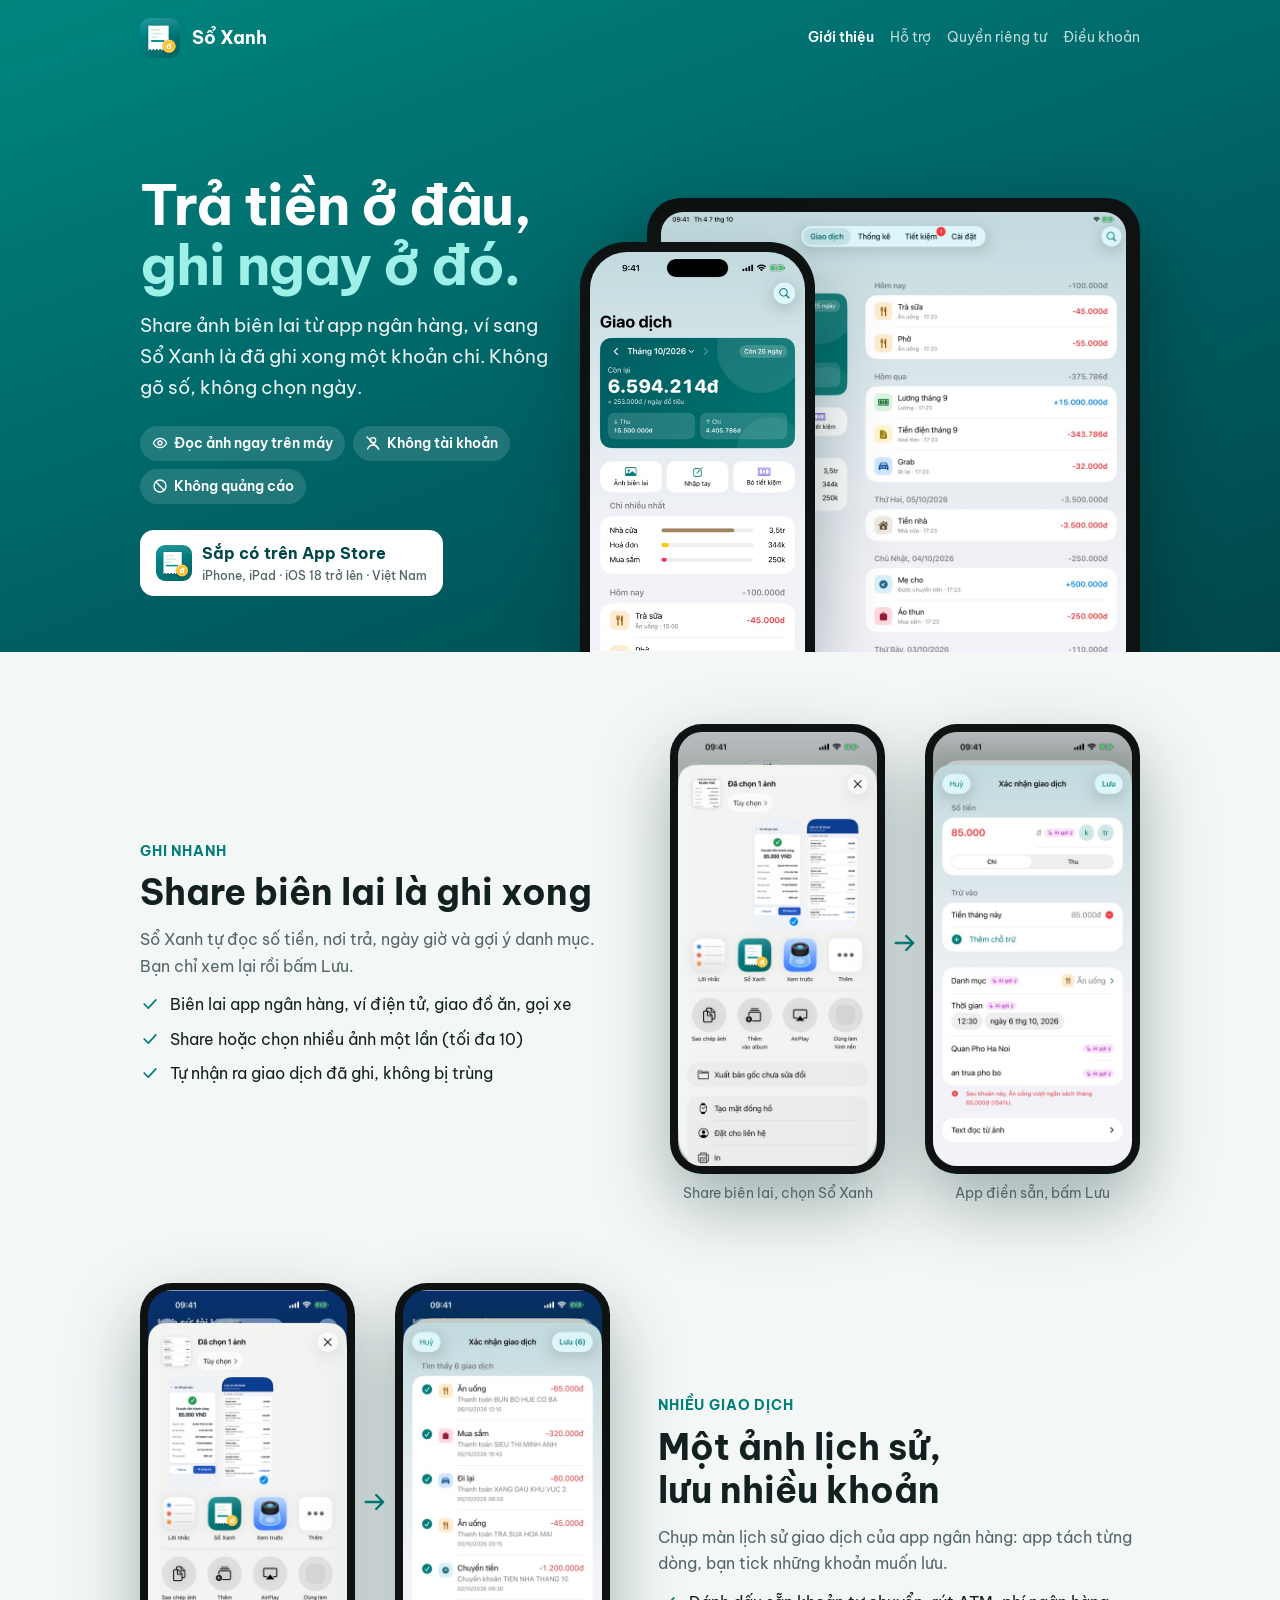
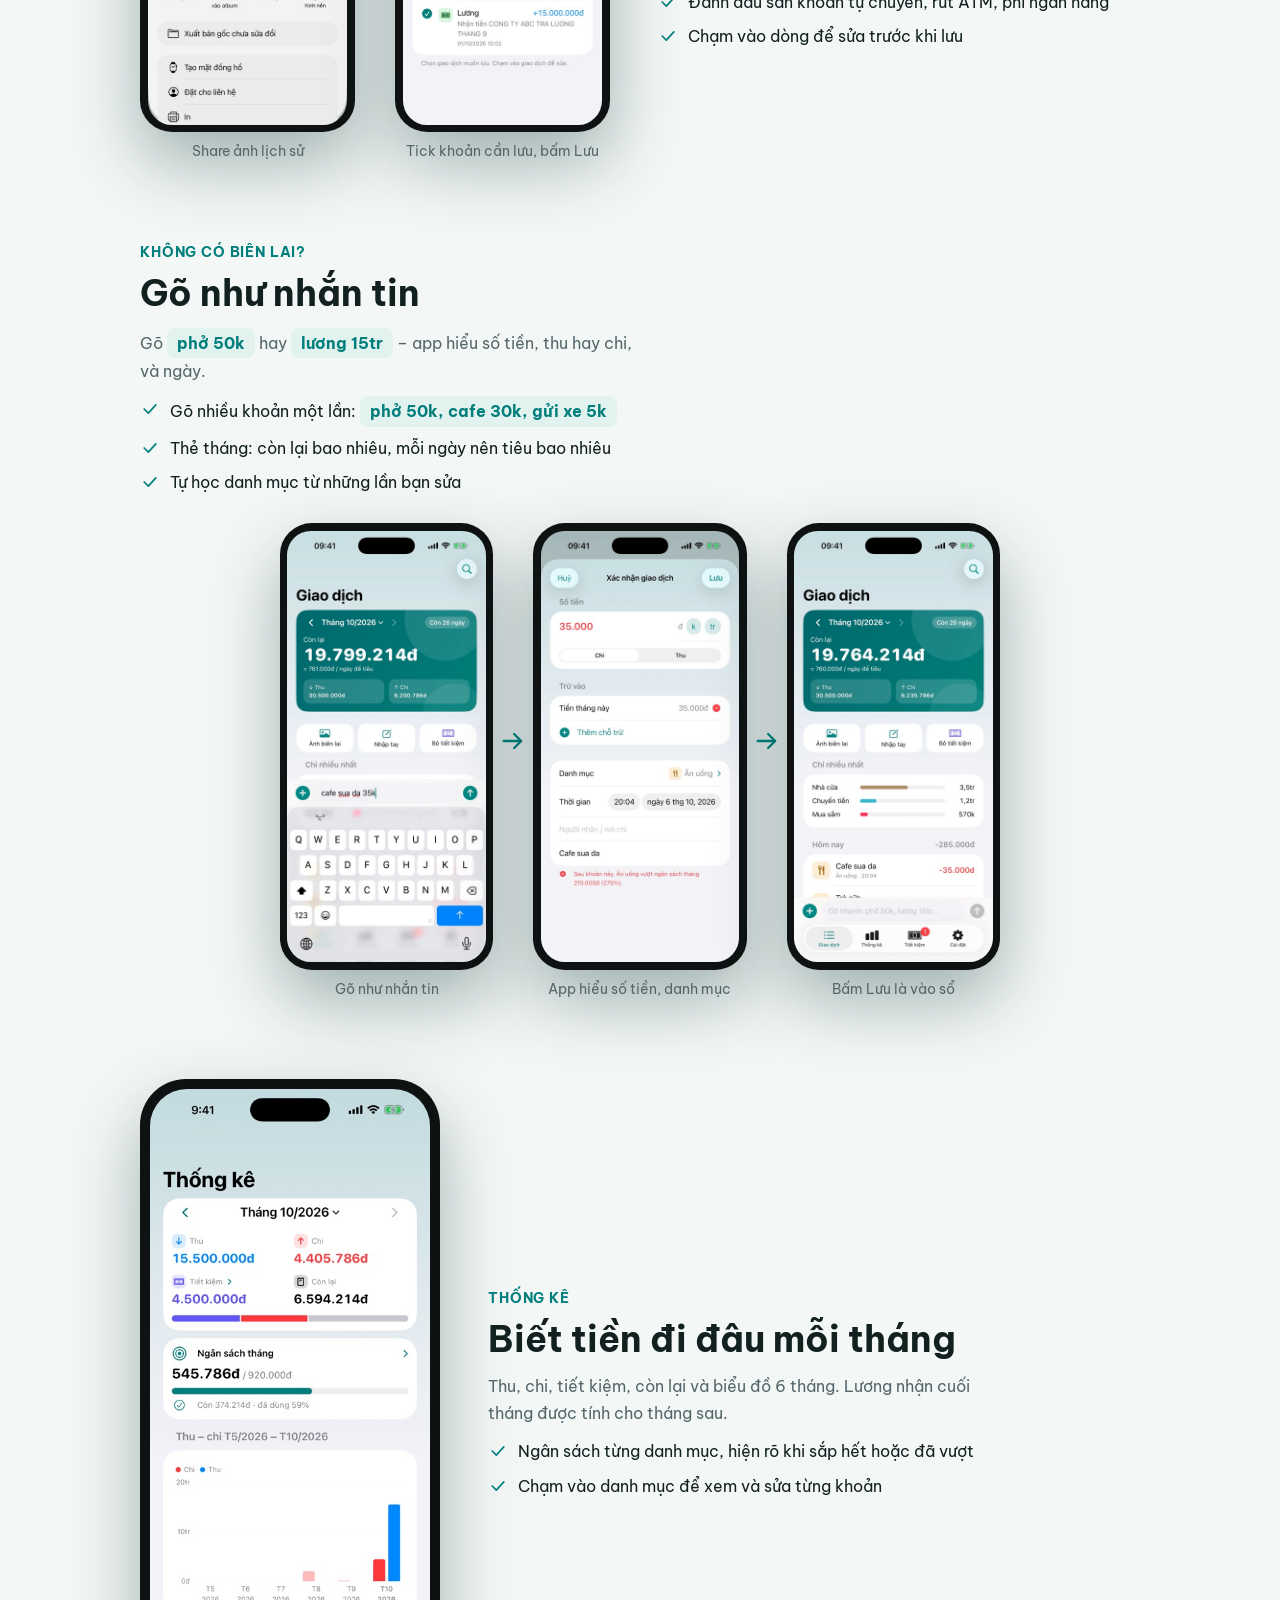
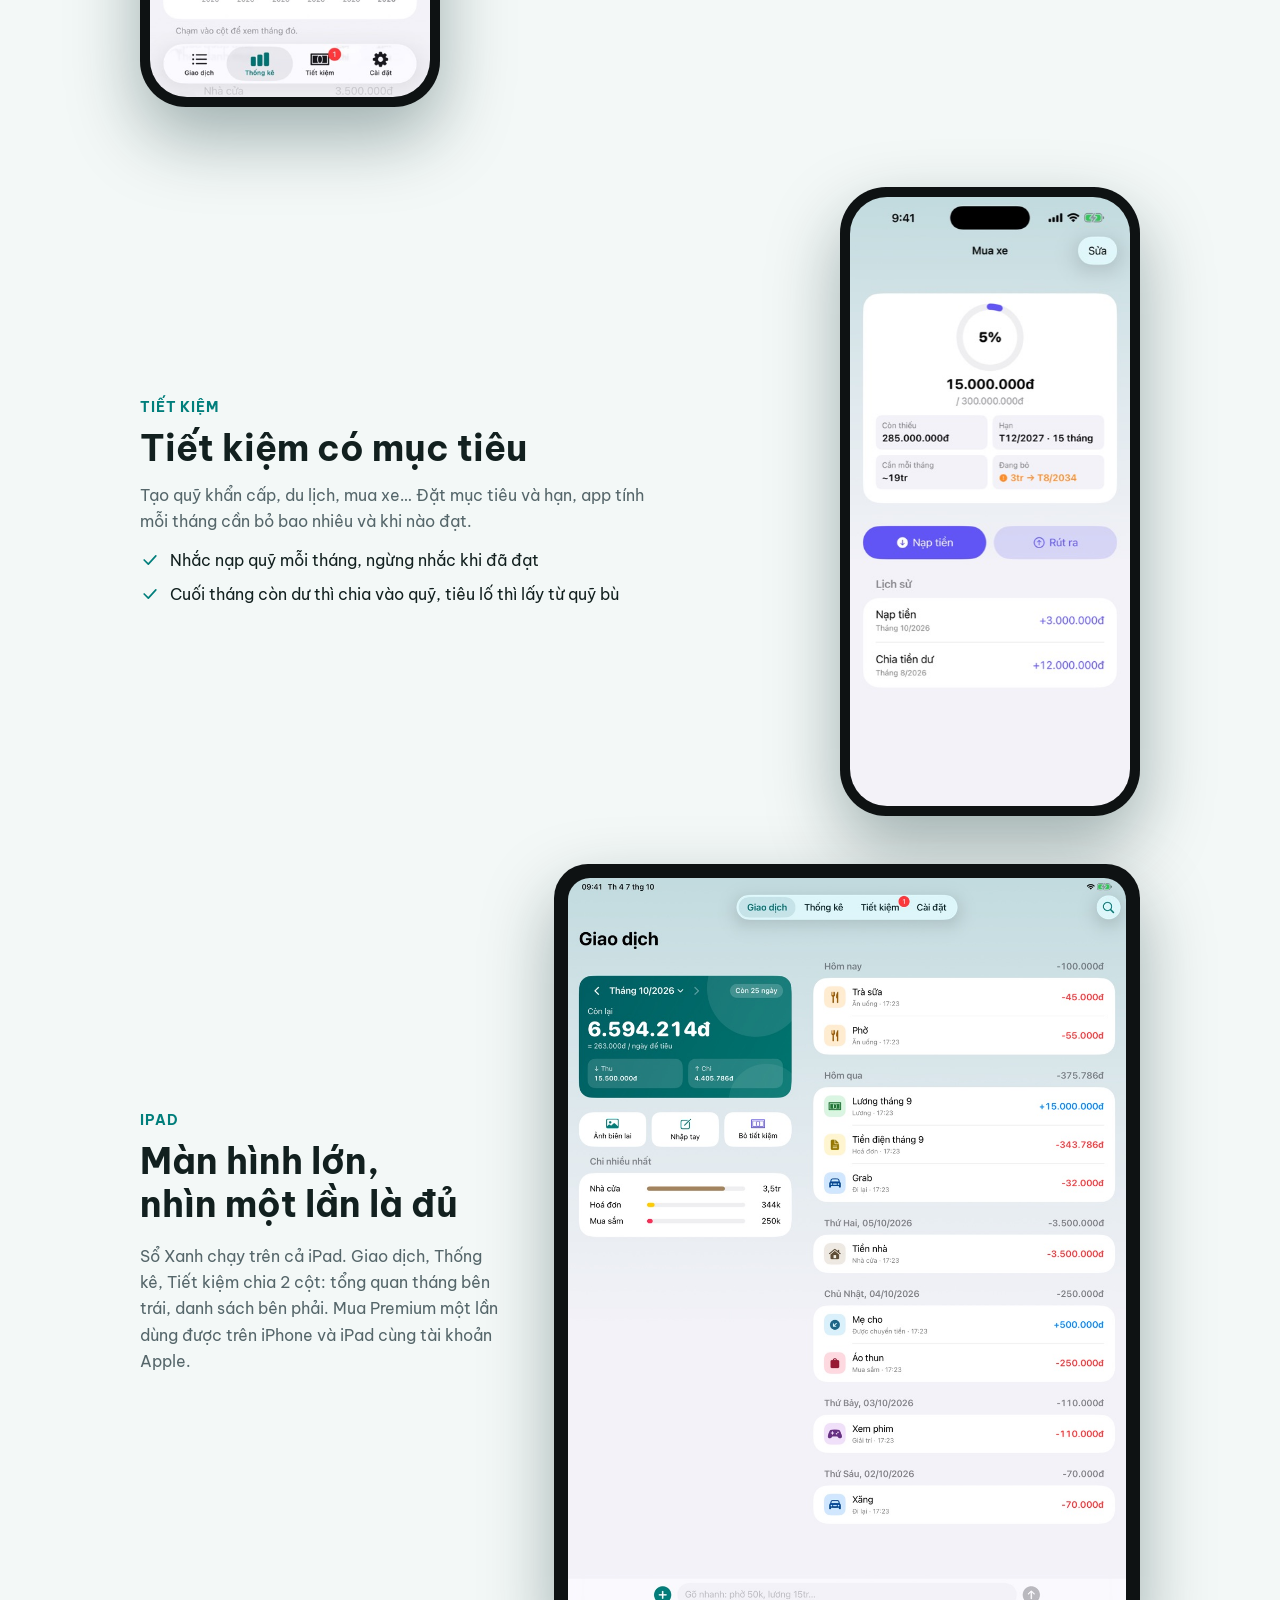
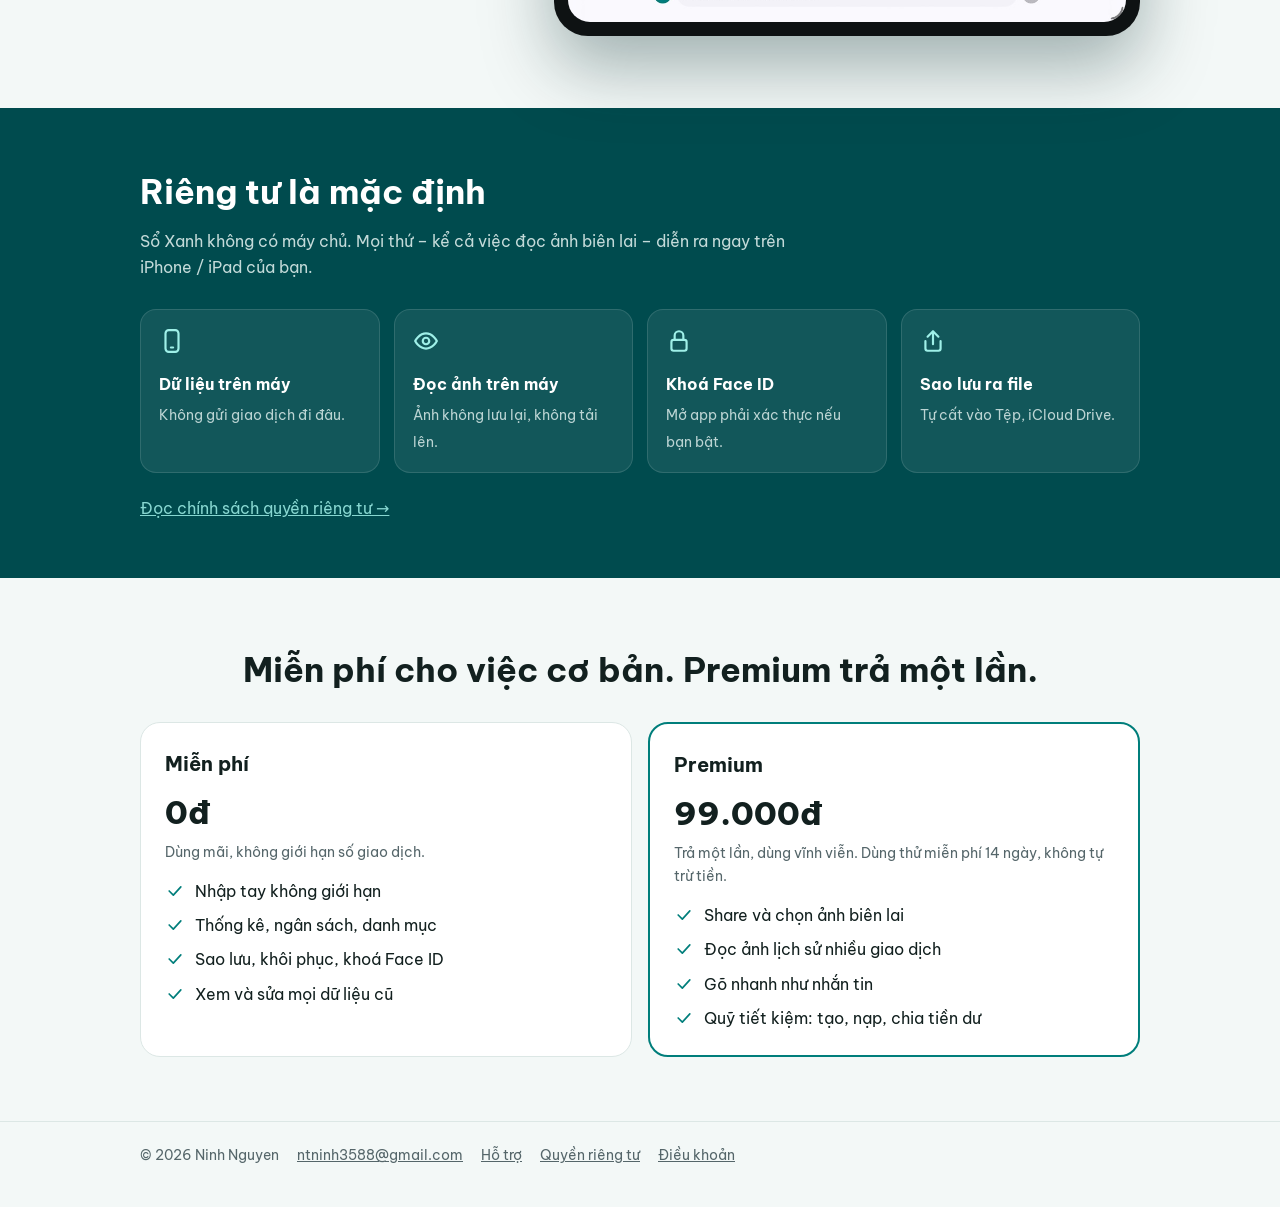
==== index.html @ c9057c03 "Đầu trang: iPad phía sau, iPhone phía trước" ====
<!doctype html>
<html lang="vi">
<head>
<meta charset="utf-8">
<meta name="viewport" content="width=device-width, initial-scale=1">
<title>Sổ Xanh – Chi Tiêu Thông Minh</title>
<meta name="description" content="Sổ Xanh: share ảnh biên lai là ghi xong khoản chi. Đọc ảnh ngay trên máy, không tài khoản, không quảng cáo. Có cho iPhone và iPad.">
<link rel="preconnect" href="https://fonts.googleapis.com"><link rel="preconnect" href="https://fonts.gstatic.com" crossorigin>
<link rel="stylesheet" href="https://fonts.googleapis.com/css2?family=Be+Vietnam+Pro:wght@400;500;600;700;800&display=swap">
<link rel="stylesheet" href="style.css?v=f14e13b2">
<link rel="icon" href="icon.png">
<link rel="apple-touch-icon" href="icon.png">
</head>
<body>

<div class="hero">
<header class="wrap top" style="color:#fff"><img src="icon.png" alt=""><a class="brand" href="index.html">Sổ Xanh</a>
<nav style="--muted:rgba(255,255,255,.75);--accent:#fff"><a href="index.html" aria-current="page">Giới thiệu</a><a href="support.html">Hỗ trợ</a><a href="privacy.html">Quyền riêng tư</a><a href="terms.html">Điều khoản</a></nav></header>
<div class="wrap inner">
<div>
<h1>Trả tiền ở đâu,<br><span>ghi ngay ở đó.</span></h1>
<p class="lead">Share ảnh biên lai từ app ngân hàng, ví sang Sổ Xanh là đã ghi xong một khoản chi. Không gõ số, không chọn ngày.</p>
<ul class="badges"><li><svg class="i" viewBox="0 0 24 24" fill="none" stroke="currentColor" stroke-width="2" stroke-linecap="round" stroke-linejoin="round" aria-hidden="true"><path d="M2 12s3.5-7 10-7 10 7 10 7-3.5 7-10 7S2 12 2 12z"/><circle cx="12" cy="12" r="3"/></svg>Đọc ảnh ngay trên máy</li><li><svg class="i" viewBox="0 0 24 24" fill="none" stroke="currentColor" stroke-width="2" stroke-linecap="round" stroke-linejoin="round" aria-hidden="true"><circle cx="12" cy="8" r="4"/><path d="M4 21c1.5-4 4.5-6 8-6s6.5 2 8 6"/><path d="M3 3l18 18"/></svg>Không tài khoản</li><li><svg class="i" viewBox="0 0 24 24" fill="none" stroke="currentColor" stroke-width="2" stroke-linecap="round" stroke-linejoin="round" aria-hidden="true"><circle cx="12" cy="12" r="9"/><path d="M6 6l12 12"/></svg>Không quảng cáo</li></ul>
<div class="soon"><img src="icon.png" alt="" width="36" height="36" style="border-radius:9px"><div>Sắp có trên App Store<small>iPhone, iPad · iOS 18 trở lên · Việt Nam</small></div></div>
</div>
<div class="shot duo"><div class="tablet hero-tablet"><img src="img/ipad-giao-dich.jpg" alt="Sổ Xanh trên iPad: màn Giao dịch 2 cột"></div><div class="device"><img src="img/2-main.jpg" alt="Tab Giao dịch trên iPhone: thẻ tháng còn lại 6.594.214đ, chi nhiều nhất, danh sách hôm nay"></div></div>
</div>
</div>
<main class="wrap features"><div class="feature pair"><div class="text"><p class="kicker">Ghi nhanh</p><h2>Share biên lai là ghi xong</h2><p>Sổ Xanh tự đọc số tiền, nơi trả, ngày giờ và gợi ý danh mục. Bạn chỉ xem lại rồi bấm Lưu.</p><ul><li><svg class="i" viewBox="0 0 24 24" fill="none" stroke="currentColor" stroke-width="2" stroke-linecap="round" stroke-linejoin="round" aria-hidden="true"><path d="M5 12l5 5 9-10"/></svg><span>Biên lai app ngân hàng, ví điện tử, giao đồ ăn, gọi xe</span></li><li><svg class="i" viewBox="0 0 24 24" fill="none" stroke="currentColor" stroke-width="2" stroke-linecap="round" stroke-linejoin="round" aria-hidden="true"><path d="M5 12l5 5 9-10"/></svg><span>Share hoặc chọn nhiều ảnh một lần (tối đa 10)</span></li><li><svg class="i" viewBox="0 0 24 24" fill="none" stroke="currentColor" stroke-width="2" stroke-linecap="round" stroke-linejoin="round" aria-hidden="true"><path d="M5 12l5 5 9-10"/></svg><span>Tự nhận ra giao dịch đã ghi, không bị trùng</span></li></ul></div><div class="flow"><figure><div class="device"><img src="img/share-receipt.jpg" alt="Bảng chia sẻ của ảnh biên lai chuyển tiền 85.000 VND, có icon Sổ Xanh" loading="lazy" width="220"></div><figcaption>Share biên lai, chọn Sổ Xanh</figcaption></figure><svg class="i" viewBox="0 0 24 24" fill="none" stroke="currentColor" stroke-width="2" stroke-linecap="round" stroke-linejoin="round" aria-hidden="true"><path d="M4 12h15M13 6l6 6-6 6"/></svg><figure><div class="device"><img src="img/share-receipt-form.jpg" alt="Màn xác nhận điền sẵn 85.000đ, danh mục Ăn uống, ngày giờ, nơi trả" loading="lazy" width="220"></div><figcaption>App điền sẵn, bấm Lưu</figcaption></figure></div></div>
<div class="feature pair flip"><div class="text"><p class="kicker">Nhiều giao dịch</p><h2>Một ảnh lịch sử, lưu nhiều khoản</h2><p>Chụp màn lịch sử giao dịch của app ngân hàng: app tách từng dòng, bạn tick những khoản muốn lưu.</p><ul><li><svg class="i" viewBox="0 0 24 24" fill="none" stroke="currentColor" stroke-width="2" stroke-linecap="round" stroke-linejoin="round" aria-hidden="true"><path d="M5 12l5 5 9-10"/></svg><span>Đánh dấu sẵn khoản tự chuyển, rút ATM, phí ngân hàng</span></li><li><svg class="i" viewBox="0 0 24 24" fill="none" stroke="currentColor" stroke-width="2" stroke-linecap="round" stroke-linejoin="round" aria-hidden="true"><path d="M5 12l5 5 9-10"/></svg><span>Chạm vào dòng để sửa trước khi lưu</span></li></ul></div><div class="flow"><figure><div class="device"><img src="img/share-history.jpg" alt="Bảng chia sẻ của ảnh lịch sử tài khoản có 6 giao dịch, có icon Sổ Xanh" loading="lazy" width="220"></div><figcaption>Share ảnh lịch sử</figcaption></figure><svg class="i" viewBox="0 0 24 24" fill="none" stroke="currentColor" stroke-width="2" stroke-linecap="round" stroke-linejoin="round" aria-hidden="true"><path d="M4 12h15M13 6l6 6-6 6"/></svg><figure><div class="device"><img src="img/share-history-list.jpg" alt="Danh sách các giao dịch đọc từ một ảnh lịch sử, tick sẵn, nút Lưu" loading="lazy" width="220"></div><figcaption>Tick khoản cần lưu, bấm Lưu</figcaption></figure></div></div>
<div class="feature trio"><div class="text"><p class="kicker">Không có biên lai?</p><h2>Gõ như nhắn tin</h2><p>Gõ <span class="example">phở 50k</span> hay <span class="example">lương 15tr</span> – app hiểu số tiền, thu hay chi, và ngày.</p><ul><li><svg class="i" viewBox="0 0 24 24" fill="none" stroke="currentColor" stroke-width="2" stroke-linecap="round" stroke-linejoin="round" aria-hidden="true"><path d="M5 12l5 5 9-10"/></svg><span>Gõ nhiều khoản một lần: <span class="example">phở 50k, cafe 30k, gửi xe 5k</span></span></li><li><svg class="i" viewBox="0 0 24 24" fill="none" stroke="currentColor" stroke-width="2" stroke-linecap="round" stroke-linejoin="round" aria-hidden="true"><path d="M5 12l5 5 9-10"/></svg><span>Thẻ tháng: còn lại bao nhiêu, mỗi ngày nên tiêu bao nhiêu</span></li><li><svg class="i" viewBox="0 0 24 24" fill="none" stroke="currentColor" stroke-width="2" stroke-linecap="round" stroke-linejoin="round" aria-hidden="true"><path d="M5 12l5 5 9-10"/></svg><span>Tự học danh mục từ những lần bạn sửa</span></li></ul></div><div class="flow"><figure><div class="device"><img src="img/quick-type.jpg" alt="Ô gõ nhanh cuối màn Giao dịch, đang gõ cafe sua da 35k" loading="lazy" width="220"></div><figcaption>Gõ như nhắn tin</figcaption></figure><svg class="i" viewBox="0 0 24 24" fill="none" stroke="currentColor" stroke-width="2" stroke-linecap="round" stroke-linejoin="round" aria-hidden="true"><path d="M4 12h15M13 6l6 6-6 6"/></svg><figure><div class="device"><img src="img/quick-form.jpg" alt="Màn xác nhận: 35.000đ, chi, danh mục Ăn uống, ghi chú Cafe sua da" loading="lazy" width="220"></div><figcaption>App hiểu số tiền, danh mục</figcaption></figure><svg class="i" viewBox="0 0 24 24" fill="none" stroke="currentColor" stroke-width="2" stroke-linecap="round" stroke-linejoin="round" aria-hidden="true"><path d="M4 12h15M13 6l6 6-6 6"/></svg><figure><div class="device"><img src="img/quick-list.jpg" alt="Màn Giao dịch: khoản Cafe sua da −35.000đ ở đầu mục Hôm nay" loading="lazy" width="220"></div><figcaption>Bấm Lưu là vào sổ</figcaption></figure></div></div>
<div class="feature flip"><div class="text"><p class="kicker">Thống kê</p><h2>Biết tiền đi đâu mỗi tháng</h2><p>Thu, chi, tiết kiệm, còn lại và biểu đồ 6 tháng. Lương nhận cuối tháng được tính cho tháng sau.</p><ul><li><svg class="i" viewBox="0 0 24 24" fill="none" stroke="currentColor" stroke-width="2" stroke-linecap="round" stroke-linejoin="round" aria-hidden="true"><path d="M5 12l5 5 9-10"/></svg><span>Ngân sách từng danh mục, hiện rõ khi sắp hết hoặc đã vượt</span></li><li><svg class="i" viewBox="0 0 24 24" fill="none" stroke="currentColor" stroke-width="2" stroke-linecap="round" stroke-linejoin="round" aria-hidden="true"><path d="M5 12l5 5 9-10"/></svg><span>Chạm vào danh mục để xem và sửa từng khoản</span></li></ul></div><div class="device"><img src="img/3-stats.jpg" alt="Tab Thống kê với thu, chi, tiết kiệm và biểu đồ" loading="lazy" width="300"></div></div>
<div class="feature"><div class="text"><p class="kicker">Tiết kiệm</p><h2>Tiết kiệm có mục tiêu</h2><p>Tạo quỹ khẩn cấp, du lịch, mua xe… Đặt mục tiêu và hạn, app tính mỗi tháng cần bỏ bao nhiêu và khi nào đạt.</p><ul><li><svg class="i" viewBox="0 0 24 24" fill="none" stroke="currentColor" stroke-width="2" stroke-linecap="round" stroke-linejoin="round" aria-hidden="true"><path d="M5 12l5 5 9-10"/></svg><span>Nhắc nạp quỹ mỗi tháng, ngừng nhắc khi đã đạt</span></li><li><svg class="i" viewBox="0 0 24 24" fill="none" stroke="currentColor" stroke-width="2" stroke-linecap="round" stroke-linejoin="round" aria-hidden="true"><path d="M5 12l5 5 9-10"/></svg><span>Cuối tháng còn dư thì chia vào quỹ, tiêu lố thì lấy từ quỹ bù</span></li></ul></div><div class="device"><img src="img/6-goal.jpg" alt="Chi tiết quỹ Mua xe: 5% mục tiêu, còn thiếu, hạn, cần mỗi tháng" loading="lazy" width="300"></div></div></main>
<div class="wrap ipad-band">
<div class="text"><p class="kicker">iPad</p><h2>Màn hình lớn, nhìn một lần là đủ</h2>
<p>Sổ Xanh chạy trên cả iPad. Giao dịch, Thống kê, Tiết kiệm chia 2 cột: tổng quan tháng bên trái, danh sách bên phải. Mua Premium một lần dùng được trên iPhone và iPad cùng tài khoản Apple.</p></div>
<div class="tablet"><img src="img/ipad-giao-dich.jpg" alt="Sổ Xanh trên iPad: thẻ tháng và chi nhiều nhất bên trái, danh sách giao dịch bên phải" loading="lazy"></div>
</div><div class="privacy-band"><div class="wrap">
<h2>Riêng tư là mặc định</h2>
<p>Sổ Xanh không có máy chủ. Mọi thứ – kể cả việc đọc ảnh biên lai – diễn ra ngay trên iPhone / iPad của bạn.</p>
<div class="grid4">
<div class="tile"><svg class="i" viewBox="0 0 24 24" fill="none" stroke="currentColor" stroke-width="2" stroke-linecap="round" stroke-linejoin="round" aria-hidden="true"><rect x="6" y="2" width="12" height="20" rx="3"/><path d="M11 18h2"/></svg><b>Dữ liệu trên máy</b><span>Không gửi giao dịch đi đâu.</span></div>
<div class="tile"><svg class="i" viewBox="0 0 24 24" fill="none" stroke="currentColor" stroke-width="2" stroke-linecap="round" stroke-linejoin="round" aria-hidden="true"><path d="M2 12s3.5-7 10-7 10 7 10 7-3.5 7-10 7S2 12 2 12z"/><circle cx="12" cy="12" r="3"/></svg><b>Đọc ảnh trên máy</b><span>Ảnh không lưu lại, không tải lên.</span></div>
<div class="tile"><svg class="i" viewBox="0 0 24 24" fill="none" stroke="currentColor" stroke-width="2" stroke-linecap="round" stroke-linejoin="round" aria-hidden="true"><rect x="5" y="11" width="14" height="10" rx="2"/><path d="M8 11V7a4 4 0 0 1 8 0v4"/></svg><b>Khoá Face ID</b><span>Mở app phải xác thực nếu bạn bật.</span></div>
<div class="tile"><svg class="i" viewBox="0 0 24 24" fill="none" stroke="currentColor" stroke-width="2" stroke-linecap="round" stroke-linejoin="round" aria-hidden="true"><path d="M12 3v12M7 8l5-5 5 5"/><path d="M5 12v7a2 2 0 0 0 2 2h10a2 2 0 0 0 2-2v-7"/></svg><b>Sao lưu ra file</b><span>Tự cất vào Tệp, iCloud Drive.</span></div>
</div>
<p style="margin:22px 0 0"><a href="privacy.html" style="color:var(--mint)">Đọc chính sách quyền riêng tư →</a></p>
</div></div><div class="wrap pricing"><h2>Miễn phí cho việc cơ bản. Premium trả một lần.</h2>
<div class="plans">
<div class="plan"><h3>Miễn phí</h3><div class="price">0đ</div><p class="note">Dùng mãi, không giới hạn số giao dịch.</p>
<ul><li><svg class="i" viewBox="0 0 24 24" fill="none" stroke="currentColor" stroke-width="2" stroke-linecap="round" stroke-linejoin="round" aria-hidden="true"><path d="M5 12l5 5 9-10"/></svg><span>Nhập tay không giới hạn</span></li><li><svg class="i" viewBox="0 0 24 24" fill="none" stroke="currentColor" stroke-width="2" stroke-linecap="round" stroke-linejoin="round" aria-hidden="true"><path d="M5 12l5 5 9-10"/></svg><span>Thống kê, ngân sách, danh mục</span></li><li><svg class="i" viewBox="0 0 24 24" fill="none" stroke="currentColor" stroke-width="2" stroke-linecap="round" stroke-linejoin="round" aria-hidden="true"><path d="M5 12l5 5 9-10"/></svg><span>Sao lưu, khôi phục, khoá Face ID</span></li><li><svg class="i" viewBox="0 0 24 24" fill="none" stroke="currentColor" stroke-width="2" stroke-linecap="round" stroke-linejoin="round" aria-hidden="true"><path d="M5 12l5 5 9-10"/></svg><span>Xem và sửa mọi dữ liệu cũ</span></li></ul></div>
<div class="plan pro"><h3>Premium</h3><div class="price">99.000đ</div><p class="note">Trả một lần, dùng vĩnh viễn. Dùng thử miễn phí 14 ngày, không tự trừ tiền.</p>
<ul><li><svg class="i" viewBox="0 0 24 24" fill="none" stroke="currentColor" stroke-width="2" stroke-linecap="round" stroke-linejoin="round" aria-hidden="true"><path d="M5 12l5 5 9-10"/></svg><span>Share và chọn ảnh biên lai</span></li><li><svg class="i" viewBox="0 0 24 24" fill="none" stroke="currentColor" stroke-width="2" stroke-linecap="round" stroke-linejoin="round" aria-hidden="true"><path d="M5 12l5 5 9-10"/></svg><span>Đọc ảnh lịch sử nhiều giao dịch</span></li><li><svg class="i" viewBox="0 0 24 24" fill="none" stroke="currentColor" stroke-width="2" stroke-linecap="round" stroke-linejoin="round" aria-hidden="true"><path d="M5 12l5 5 9-10"/></svg><span>Gõ nhanh như nhắn tin</span></li><li><svg class="i" viewBox="0 0 24 24" fill="none" stroke="currentColor" stroke-width="2" stroke-linecap="round" stroke-linejoin="round" aria-hidden="true"><path d="M5 12l5 5 9-10"/></svg><span>Quỹ tiết kiệm: tạo, nạp, chia tiền dư</span></li></ul></div>
</div></div>
<footer><div class="wrap"><span>© 2026 Ninh Nguyen</span><a href="mailto:ntninh3588@gmail.com">ntninh3588@gmail.com</a>
<a href="support.html">Hỗ trợ</a><a href="privacy.html">Quyền riêng tư</a><a href="terms.html">Điều khoản</a></div></footer>
</body>
</html>
---- style.css ----
/* Trang web của app Sổ Xanh. Bố cục: cột giữa rộng 1040px; trang giới thiệu xen kẽ chữ – ảnh app trong khung iPhone,
   các trang chữ (chính sách, điều khoản, hỗ trợ) cột hẹp 720px. Màu theo app: xanh ngọc, nền hơi ngả xanh. */
:root {
  --bg: #F3F8F7; --card: #FFFFFF; --fg: #12201F; --muted: #55666A; --line: #DCE7E5;
  --accent: #007E7B; --deep: #004B4E; --tint: #E2F2EF; --mint: #9FF0E8; --coin: #FFB020;
  --body: "Be Vietnam Pro", -apple-system, system-ui, "Segoe UI", Roboto, sans-serif;
}
@media (prefers-color-scheme: dark) {
  :root { --bg: #0A1413; --card: #12201F; --fg: #E6F0EF; --muted: #9AB0AE; --line: #22363A; --accent: #3CC9C0; --deep: #08302F; --tint: #10302E; color-scheme: dark; }
}
* { box-sizing: border-box; }
html { -webkit-text-size-adjust: 100%; }
body { margin: 0; background: var(--bg); color: var(--fg); font: 16px/1.65 var(--body); }
img { max-width: 100%; display: block; }
a { color: var(--accent); overflow-wrap: anywhere; }
.wrap { max-width: 1040px; margin: 0 auto; padding-inline: 20px; }
.narrow { max-width: 720px; }
.i { width: 22px; height: 22px; flex: none; }

header.top { display: flex; align-items: center; gap: 12px; padding-block: 18px; flex-wrap: wrap; }
header.top img { width: 40px; height: 40px; border-radius: 10px; }
header.top .brand { color: inherit; text-decoration: none; font-weight: 700; font-size: 18px; }
nav { margin-left: auto; display: flex; gap: 16px; flex-wrap: wrap; font-size: 14px; }
nav a { color: var(--muted); text-decoration: none; }
nav a[aria-current] { color: var(--accent); font-weight: 600; }

/* Phần đầu trang giới thiệu */
.hero { background: linear-gradient(160deg, #00857F 0%, #005E62 60%, #00474A 100%); color: #fff; overflow: hidden; }
.hero .inner { display: grid; grid-template-columns: 1.1fr .9fr; gap: 32px; align-items: end; padding-block: 56px 0; }
.hero h1 { font-size: clamp(34px, 6vw, 56px); line-height: 1.08; margin: 0 0 14px; letter-spacing: -.02em; text-wrap: balance; }
.hero h1 span { color: var(--mint); }
.hero p.lead { font-size: 19px; margin: 0 0 22px; max-width: 34ch; opacity: .92; }
.badges { display: flex; flex-wrap: wrap; gap: 8px; margin: 0 0 26px; padding: 0; list-style: none; }
.badges li { display: flex; align-items: center; gap: 6px; background: rgba(255,255,255,.13); border-radius: 999px; padding: 6px 12px; font-size: 14px; font-weight: 600; }
.badges .i { width: 16px; height: 16px; }
.soon { display: inline-flex; align-items: center; gap: 10px; background: #fff; color: #00474A; border-radius: 14px; padding: 10px 16px; font-weight: 700; margin-bottom: 56px; }
.soon small { display: block; font-weight: 500; font-size: 12px; color: #55666A; }
.hero .shot { align-self: end; justify-self: center; width: min(330px, 80vw); margin-inline: auto; }

/* Khung iPhone cho ảnh app */
.device { border-radius: 46px; background: #0E1213; padding: 10px; box-shadow: 0 30px 70px rgba(0, 40, 40, .35); }
.device img { border-radius: 37px; }
.hero .device { border-bottom-left-radius: 0; border-bottom-right-radius: 0; padding-bottom: 0; }
.hero .device img { border-bottom-left-radius: 0; border-bottom-right-radius: 0; width: 100%; height: 520px; object-fit: cover; object-position: top; }
/* Đầu trang (07/10/2026): iPad phía sau, iPhone đè góc trái phía trước – thấy ngay app chạy cả 2 máy. */
.hero .shot.duo { position: relative; width: min(560px, 92vw); height: 520px; justify-self: end; }
.hero .duo .hero-tablet { position: absolute; right: 0; bottom: 0; width: 88%; border-bottom-left-radius: 0; border-bottom-right-radius: 0; padding-bottom: 0; box-shadow: 0 30px 70px rgba(0, 20, 20, .45); }
.hero .duo .hero-tablet img { border-bottom-left-radius: 0; border-bottom-right-radius: 0; height: 440px; object-fit: cover; object-position: top left; }
.hero .duo .device { position: absolute; left: 0; bottom: 0; width: 42%; z-index: 1; }
.hero .duo .device img { height: 400px; }

/* Khối tính năng: chữ + ảnh, xen kẽ trái phải */
.features { padding-block: 72px 24px; display: flex; flex-direction: column; gap: 80px; }
.feature { display: grid; grid-template-columns: 1fr 300px; gap: 48px; align-items: center; }
.feature.flip { grid-template-columns: 300px 1fr; }
.feature.flip .text { order: 2; }
.feature .kicker { color: var(--accent); font-weight: 700; font-size: 14px; letter-spacing: .06em; text-transform: uppercase; margin: 0 0 8px; }
.feature h2 { font-size: clamp(26px, 4vw, 36px); line-height: 1.2; margin: 0 0 12px; text-wrap: balance; }
.feature p { margin: 0 0 10px; color: var(--muted); max-width: 46ch; }
.feature ul { margin: 12px 0 0; padding: 0; list-style: none; display: grid; gap: 8px; }
.feature li { display: flex; gap: 10px; align-items: flex-start; }
.feature li .i { color: var(--accent); width: 20px; height: 20px; margin-top: 3px; }
/* Cặp ảnh "màn chia sẻ → app đọc xong": 2 máy cạnh nhau, mũi tên ở giữa, giữ cạnh nhau cả trên điện thoại */
.feature.pair { grid-template-columns: 1fr 470px; }
.feature.pair.flip { grid-template-columns: 470px 1fr; }
.flow { display: grid; grid-template-columns: 1fr 28px 1fr; align-items: start; gap: 6px; }
.feature.trio { grid-template-columns: 1fr; gap: 28px; }
.feature.trio .flow { grid-template-columns: 1fr 28px 1fr 28px 1fr; max-width: 720px; width: 100%; justify-self: center; }
.flow figure { margin: 0; min-width: 0; }
/* Viền, góc bo theo % chiều rộng máy: máy nhỏ trên điện thoại không bị viền dày như viên thuốc */
.flow .device { border-radius: 15% / 7%; padding: 3.5%; }
.flow .device img { width: 100%; height: auto; border-radius: 12% / 5.6%; }
.flow figcaption { font-size: 14px; color: var(--muted); text-align: center; margin-top: 10px; line-height: 1.35; }
.flow > .i { color: var(--accent); width: 28px; height: 28px; align-self: center; margin-bottom: 40px; }
.ipad-band { display: grid; grid-template-columns: 1fr 1.6fr; gap: 48px; align-items: center; padding-block: 24px 8px; }
.ipad-band h2 { font-size: clamp(26px, 4vw, 36px); line-height: 1.2; margin: 0 0 12px; text-wrap: balance; }
.ipad-band p { color: var(--muted); max-width: 46ch; }
.ipad-band .kicker { color: var(--accent); font-weight: 700; font-size: 14px; letter-spacing: .06em; text-transform: uppercase; margin: 0 0 8px; }
.tablet { background: #0E1213; border-radius: 34px; padding: 14px; box-shadow: 0 30px 70px rgba(0, 40, 40, .35); max-width: 100%; }
.tablet img { display: block; width: 100%; height: auto; border-radius: 22px; }
.example { display: inline-block; font-weight: 700; background: var(--tint); color: var(--accent); padding: 2px 10px; border-radius: 8px; }

/* Dải riêng tư */
.privacy-band { background: var(--deep); color: #E6F4F2; margin-top: 64px; }
.privacy-band .wrap { padding-block: 56px; }
.privacy-band h2 { color: #fff; font-size: clamp(26px, 4vw, 34px); margin: 0 0 8px; }
.privacy-band > .wrap > p { margin: 0 0 28px; max-width: 60ch; opacity: .85; }
.grid4 { display: grid; grid-template-columns: repeat(4, 1fr); gap: 14px; }
.tile { background: rgba(255,255,255,.07); border: 1px solid rgba(255,255,255,.12); border-radius: 16px; padding: 18px; }
.tile .i { color: var(--mint); width: 26px; height: 26px; margin-bottom: 10px; }
.tile b { display: block; color: #fff; margin-bottom: 4px; }
.tile span { font-size: 14px; opacity: .8; }

/* Giá */
.pricing { padding-block: 64px; }
.pricing h2 { font-size: clamp(26px, 4vw, 34px); margin: 0 0 24px; text-align: center; }
.plans { display: grid; grid-template-columns: 1fr 1fr; gap: 16px; }
.plan { background: var(--card); border: 1px solid var(--line); border-radius: 20px; padding: 24px; }
.plan.pro { border: 2px solid var(--accent); }
.plan h3 { margin: 0; font-size: 20px; }
.plan .price { font-size: 32px; font-weight: 800; margin: 6px 0 2px; font-variant-numeric: tabular-nums; }
.plan .note { color: var(--muted); font-size: 14px; margin: 0 0 14px; }
.plan ul { margin: 0; padding: 0; list-style: none; display: grid; gap: 8px; }
.plan li { display: flex; gap: 10px; }
.plan li .i { color: var(--accent); width: 20px; height: 20px; margin-top: 3px; }

/* Trang chữ */
.page { padding-block: 24px 64px; }
.page h1 { font-size: clamp(28px, 5vw, 38px); line-height: 1.2; margin: 8px 0 6px; text-wrap: balance; }
.updated { color: var(--muted); font-size: 14px; margin: 0 0 22px; }
.summary { display: grid; grid-template-columns: repeat(2, 1fr); gap: 10px; margin: 0 0 22px; }
.summary div { display: flex; gap: 10px; align-items: center; background: var(--tint); border-radius: 14px; padding: 12px 14px; font-weight: 600; font-size: 15px; }
.summary .i { color: var(--accent); }
section.card { background: var(--card); border: 1px solid var(--line); border-radius: 16px; padding: 18px 20px; margin-bottom: 12px; }
section.card h2 { font-size: 17px; margin: 0 0 6px; color: var(--accent); }
section.card p { margin: 0; }
details { background: var(--card); border: 1px solid var(--line); border-radius: 16px; margin-bottom: 10px; }
summary { cursor: pointer; padding: 16px 20px; font-weight: 700; list-style: none; display: flex; justify-content: space-between; gap: 12px; }
summary::-webkit-details-marker { display: none; }
summary::after { content: "+"; color: var(--accent); font-size: 22px; line-height: 1; }
details[open] summary::after { content: "–"; }
details .body { padding: 0 20px 18px; }
details .body p { margin: 0 0 12px; }
.faq-group { font-size: 15px; letter-spacing: .06em; text-transform: uppercase; color: var(--accent); margin: 28px 0 10px; }
details .body ul, details .body ol { margin: 0 0 12px; padding-left: 22px; display: grid; gap: 6px; }
.faqshot { margin: 4px 0 0; max-width: 420px; }
.faqshot img { border-radius: 14px; border: 1px solid var(--line); }
.faqshot.phone { max-width: 260px; }
.faqshot.phone img { border-radius: 28px; border: 8px solid #0E1213; }
.faqshot figcaption { font-size: 14px; color: var(--muted); margin-top: 6px; }
.steps { display: grid; grid-template-columns: 1fr 1fr; gap: 12px; margin-top: 6px; }
.steps figure { margin: 0; }
.steps img { border-radius: 14px; border: 1px solid var(--line); }
.steps figcaption { font-size: 14px; color: var(--muted); margin-top: 6px; }
.contact > div { min-width: 0; }
.contact { display: flex; gap: 12px; align-items: center; background: var(--tint); border-radius: 16px; padding: 16px 18px; margin-bottom: 22px; }
.contact .i { color: var(--accent); }

footer { border-top: 1px solid var(--line); color: var(--muted); font-size: 14px; }
footer .wrap { display: flex; flex-wrap: wrap; gap: 8px 18px; padding-block: 22px 40px; }
footer a { color: var(--muted); }
:focus-visible { outline: 2px solid var(--accent); outline-offset: 2px; border-radius: 6px; }

@media (max-width: 760px) {
  .hero .inner, .feature, .feature.flip, .plans { grid-template-columns: 1fr; }
  .feature.flip .text { order: 0; }
  .feature .device { max-width: 280px; justify-self: center; }
  .ipad-band { grid-template-columns: 1fr; gap: 20px; }
  .tablet { border-radius: 22px; padding: 8px; }
  .tablet img { border-radius: 14px; }
  .feature.pair, .feature.pair.flip { grid-template-columns: 1fr; }
  .flow { max-width: 480px; width: 100%; justify-self: center; }
  .feature.trio .flow { grid-template-columns: 1fr 18px 1fr 18px 1fr; gap: 4px; }
  .feature.trio .flow > .i { width: 18px; height: 18px; }
  .feature.trio figcaption { font-size: 12px; }
  .flow .device { max-width: none; }
  .feature .device img { width: 100%; }
  .grid4 { grid-template-columns: 1fr 1fr; }
  .steps, .summary { grid-template-columns: 1fr; }
  .hero .device img { height: 420px; }
  .hero .shot.duo { height: 400px; justify-self: center; }
  .hero .duo .hero-tablet img { height: 330px; }
  .hero .duo .device img { height: 300px; }
}
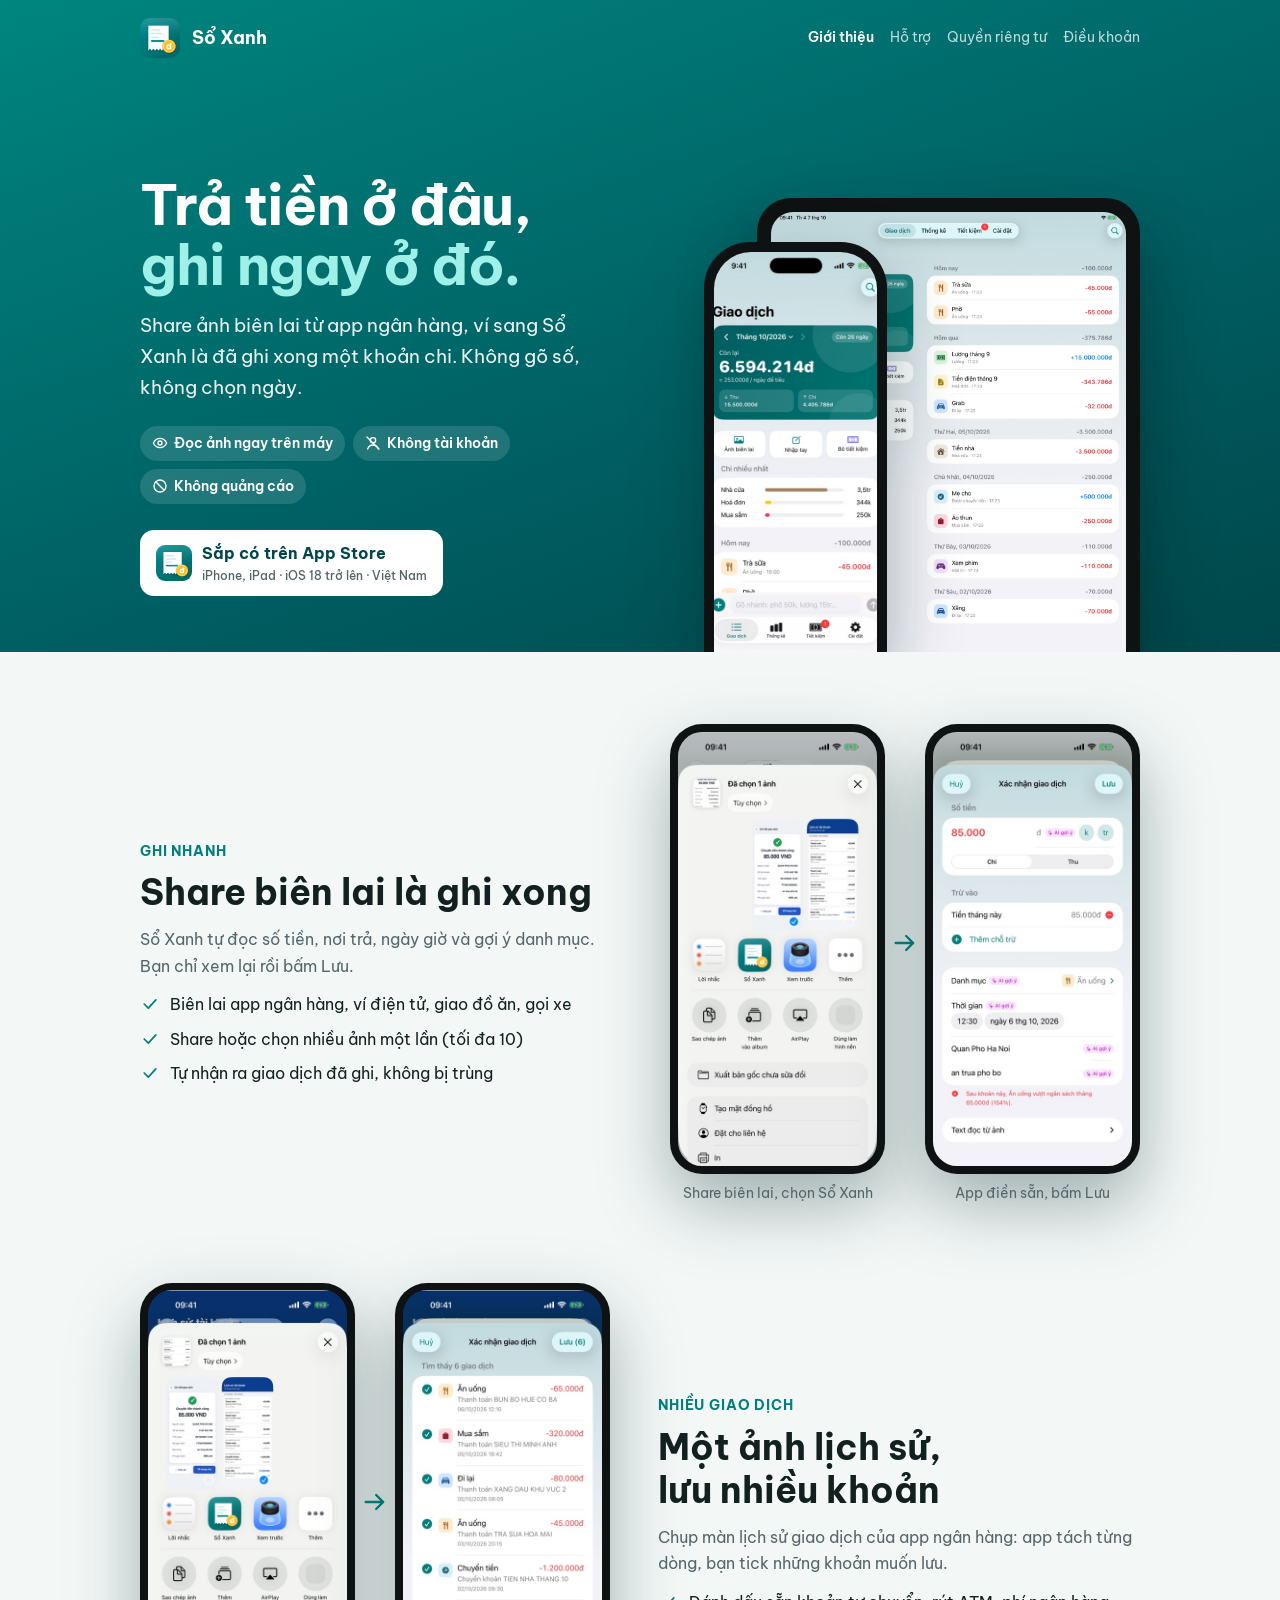
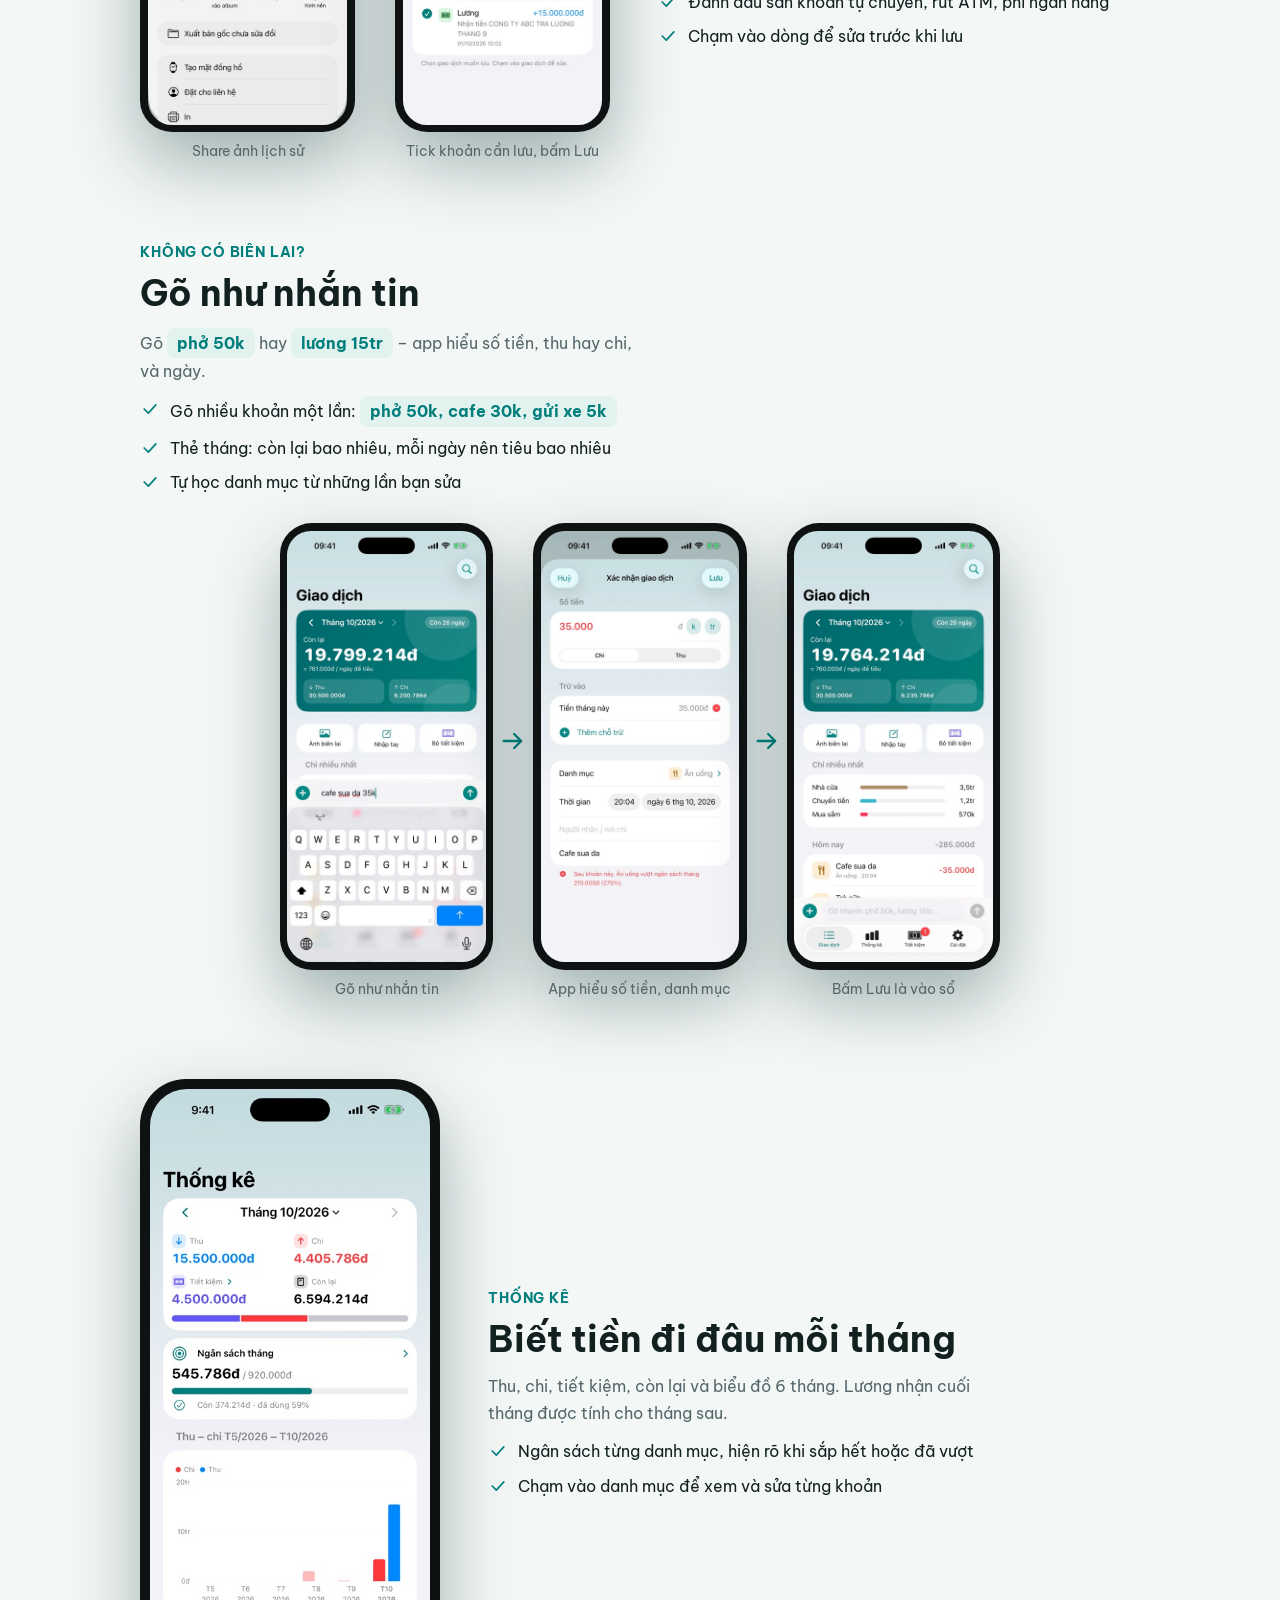
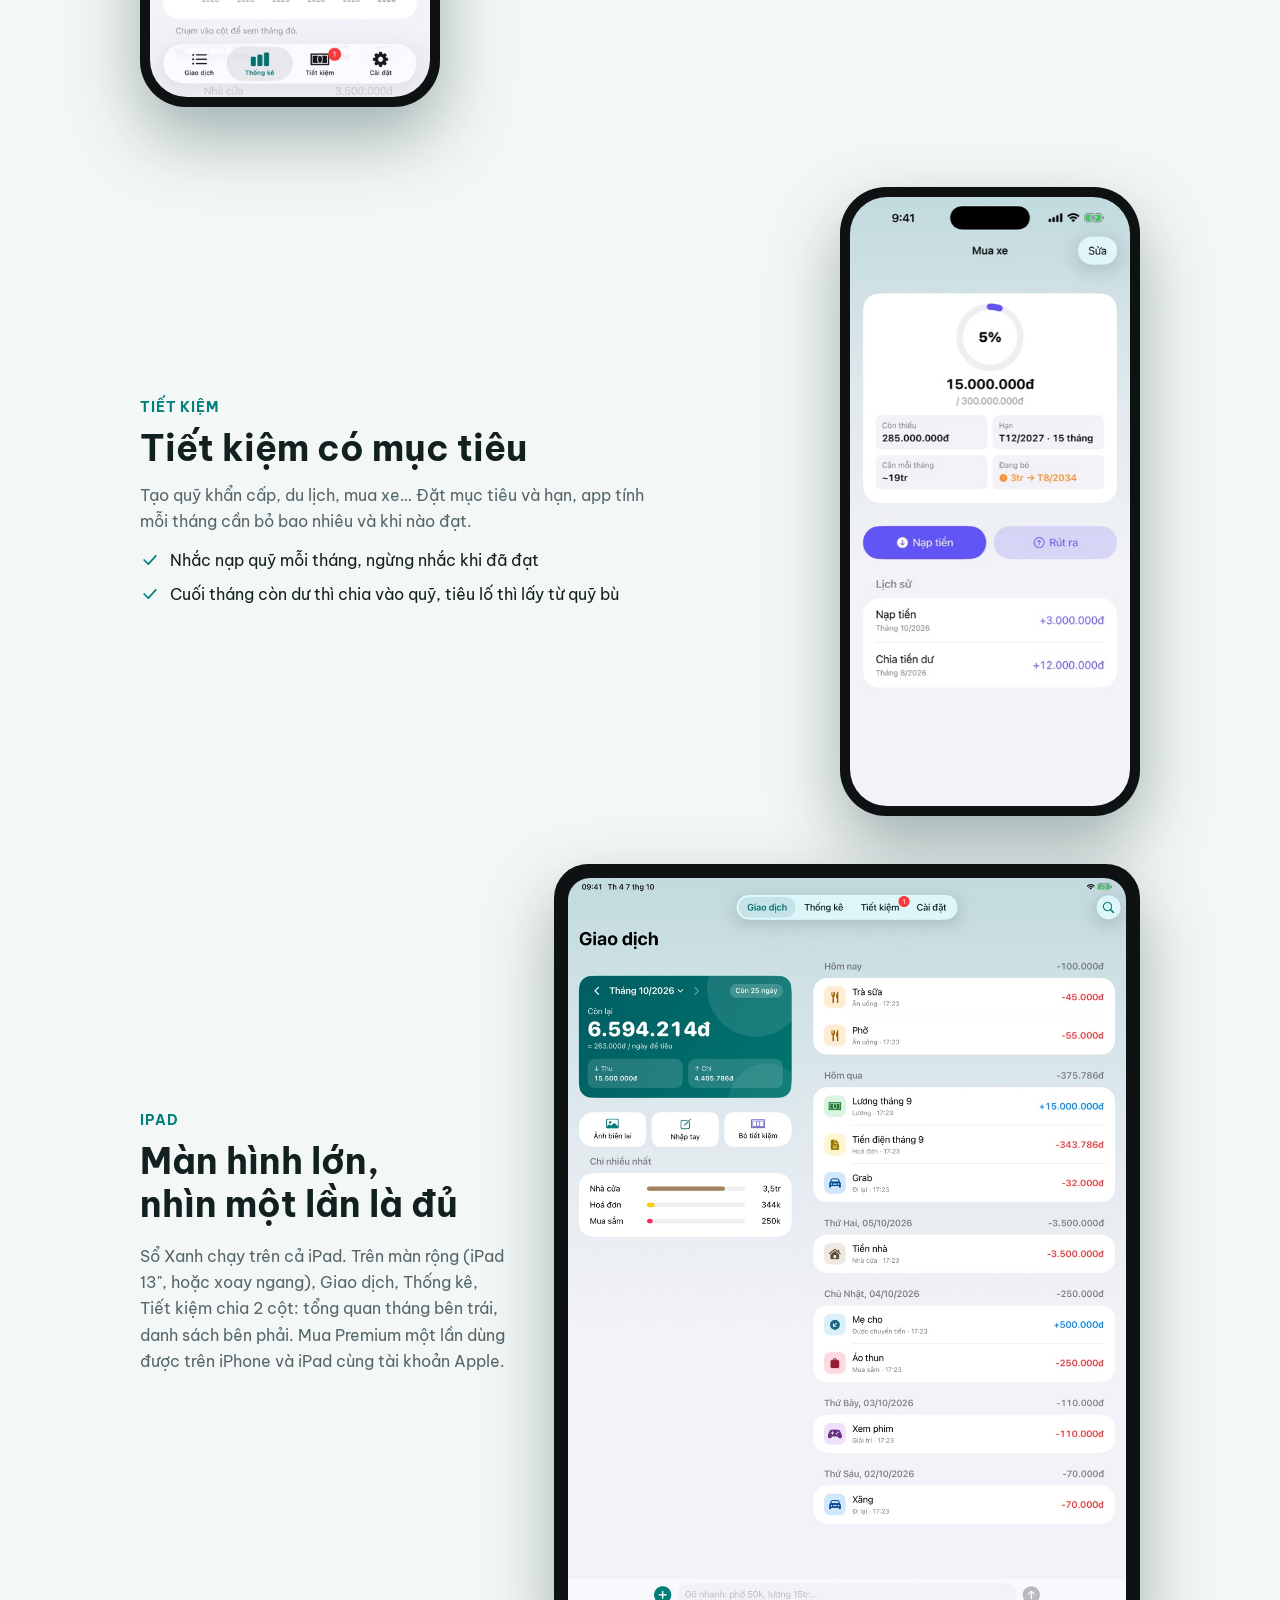
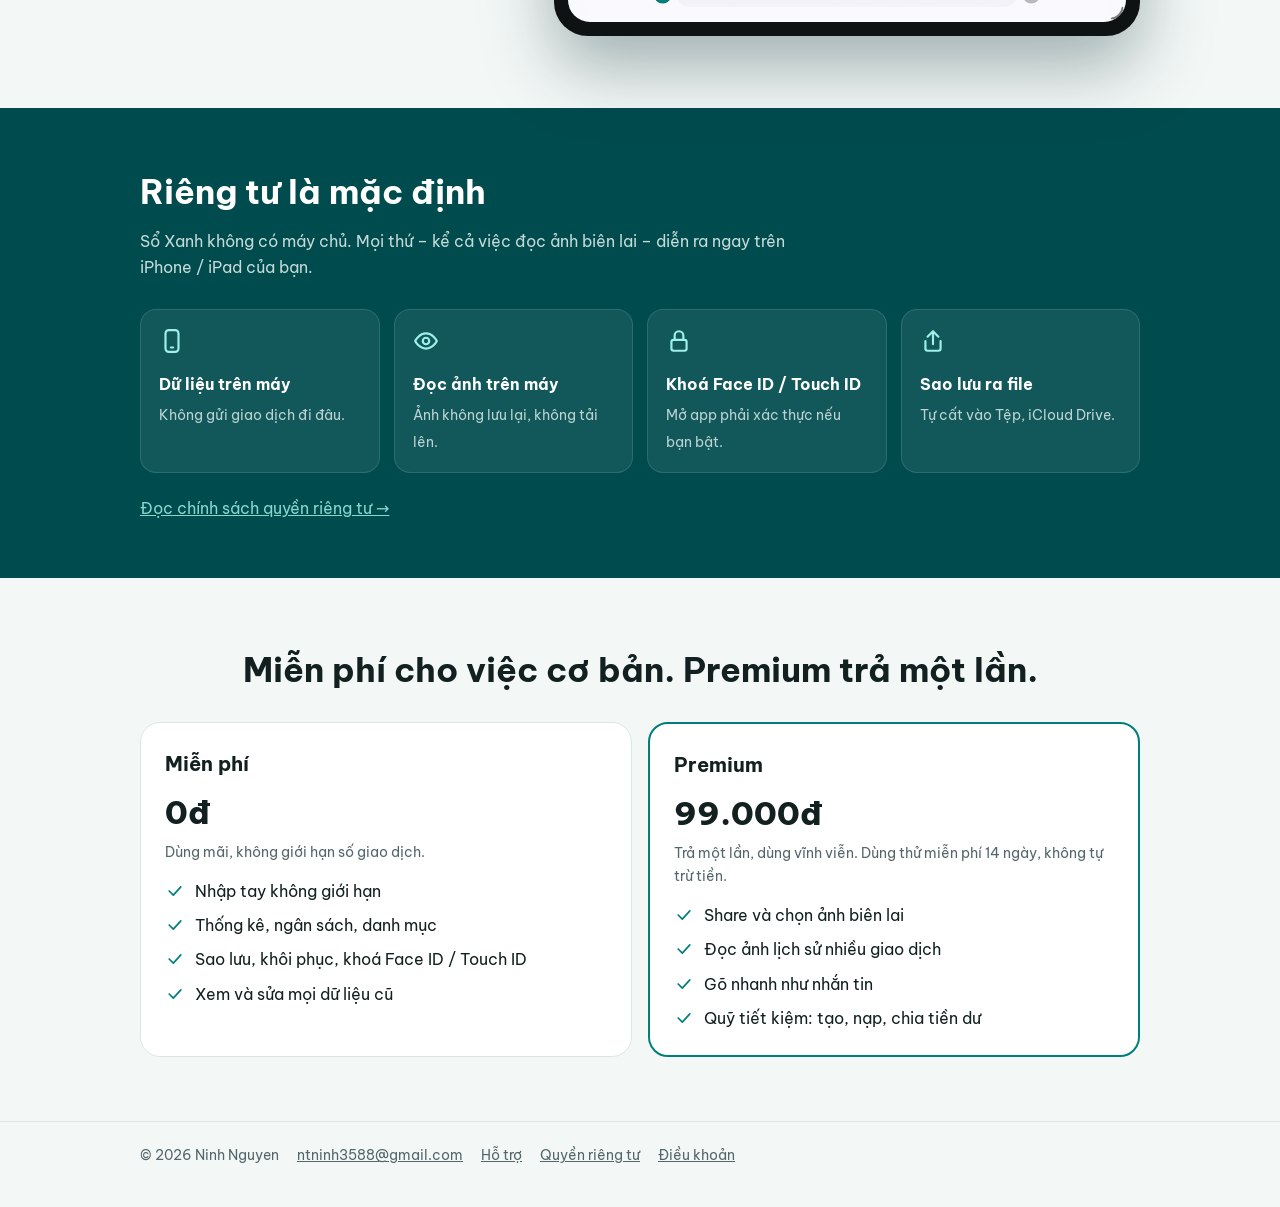
==== commit 32dab137: "Face ID / Touch ID, 2 cột khi màn rộng, căn khối thiết bị đầu trang" ====
--- a/index.html
+++ b/index.html
@@ -7,7 +7,7 @@
 <meta name="description" content="Sổ Xanh: share ảnh biên lai là ghi xong khoản chi. Đọc ảnh ngay trên máy, không tài khoản, không quảng cáo. Có cho iPhone và iPad.">
 <link rel="preconnect" href="https://fonts.googleapis.com"><link rel="preconnect" href="https://fonts.gstatic.com" crossorigin>
 <link rel="stylesheet" href="https://fonts.googleapis.com/css2?family=Be+Vietnam+Pro:wght@400;500;600;700;800&display=swap">
-<link rel="stylesheet" href="style.css?v=f14e13b2">
+<link rel="stylesheet" href="style.css?v=85e58ee9">
 <link rel="icon" href="icon.png">
 <link rel="apple-touch-icon" href="icon.png">
 </head>
@@ -33,7 +33,7 @@
 <div class="feature"><div class="text"><p class="kicker">Tiết kiệm</p><h2>Tiết kiệm có mục tiêu</h2><p>Tạo quỹ khẩn cấp, du lịch, mua xe… Đặt mục tiêu và hạn, app tính mỗi tháng cần bỏ bao nhiêu và khi nào đạt.</p><ul><li><svg class="i" viewBox="0 0 24 24" fill="none" stroke="currentColor" stroke-width="2" stroke-linecap="round" stroke-linejoin="round" aria-hidden="true"><path d="M5 12l5 5 9-10"/></svg><span>Nhắc nạp quỹ mỗi tháng, ngừng nhắc khi đã đạt</span></li><li><svg class="i" viewBox="0 0 24 24" fill="none" stroke="currentColor" stroke-width="2" stroke-linecap="round" stroke-linejoin="round" aria-hidden="true"><path d="M5 12l5 5 9-10"/></svg><span>Cuối tháng còn dư thì chia vào quỹ, tiêu lố thì lấy từ quỹ bù</span></li></ul></div><div class="device"><img src="img/6-goal.jpg" alt="Chi tiết quỹ Mua xe: 5% mục tiêu, còn thiếu, hạn, cần mỗi tháng" loading="lazy" width="300"></div></div></main>
 <div class="wrap ipad-band">
 <div class="text"><p class="kicker">iPad</p><h2>Màn hình lớn, nhìn một lần là đủ</h2>
-<p>Sổ Xanh chạy trên cả iPad. Giao dịch, Thống kê, Tiết kiệm chia 2 cột: tổng quan tháng bên trái, danh sách bên phải. Mua Premium một lần dùng được trên iPhone và iPad cùng tài khoản Apple.</p></div>
+<p>Sổ Xanh chạy trên cả iPad. Trên màn rộng (iPad 13", hoặc xoay ngang), Giao dịch, Thống kê, Tiết kiệm chia 2 cột: tổng quan tháng bên trái, danh sách bên phải. Mua Premium một lần dùng được trên iPhone và iPad cùng tài khoản Apple.</p></div>
 <div class="tablet"><img src="img/ipad-giao-dich.jpg" alt="Sổ Xanh trên iPad: thẻ tháng và chi nhiều nhất bên trái, danh sách giao dịch bên phải" loading="lazy"></div>
 </div><div class="privacy-band"><div class="wrap">
 <h2>Riêng tư là mặc định</h2>
@@ -41,14 +41,14 @@
 <div class="grid4">
 <div class="tile"><svg class="i" viewBox="0 0 24 24" fill="none" stroke="currentColor" stroke-width="2" stroke-linecap="round" stroke-linejoin="round" aria-hidden="true"><rect x="6" y="2" width="12" height="20" rx="3"/><path d="M11 18h2"/></svg><b>Dữ liệu trên máy</b><span>Không gửi giao dịch đi đâu.</span></div>
 <div class="tile"><svg class="i" viewBox="0 0 24 24" fill="none" stroke="currentColor" stroke-width="2" stroke-linecap="round" stroke-linejoin="round" aria-hidden="true"><path d="M2 12s3.5-7 10-7 10 7 10 7-3.5 7-10 7S2 12 2 12z"/><circle cx="12" cy="12" r="3"/></svg><b>Đọc ảnh trên máy</b><span>Ảnh không lưu lại, không tải lên.</span></div>
-<div class="tile"><svg class="i" viewBox="0 0 24 24" fill="none" stroke="currentColor" stroke-width="2" stroke-linecap="round" stroke-linejoin="round" aria-hidden="true"><rect x="5" y="11" width="14" height="10" rx="2"/><path d="M8 11V7a4 4 0 0 1 8 0v4"/></svg><b>Khoá Face ID</b><span>Mở app phải xác thực nếu bạn bật.</span></div>
+<div class="tile"><svg class="i" viewBox="0 0 24 24" fill="none" stroke="currentColor" stroke-width="2" stroke-linecap="round" stroke-linejoin="round" aria-hidden="true"><rect x="5" y="11" width="14" height="10" rx="2"/><path d="M8 11V7a4 4 0 0 1 8 0v4"/></svg><b>Khoá Face ID / Touch ID</b><span>Mở app phải xác thực nếu bạn bật.</span></div>
 <div class="tile"><svg class="i" viewBox="0 0 24 24" fill="none" stroke="currentColor" stroke-width="2" stroke-linecap="round" stroke-linejoin="round" aria-hidden="true"><path d="M12 3v12M7 8l5-5 5 5"/><path d="M5 12v7a2 2 0 0 0 2 2h10a2 2 0 0 0 2-2v-7"/></svg><b>Sao lưu ra file</b><span>Tự cất vào Tệp, iCloud Drive.</span></div>
 </div>
 <p style="margin:22px 0 0"><a href="privacy.html" style="color:var(--mint)">Đọc chính sách quyền riêng tư →</a></p>
 </div></div><div class="wrap pricing"><h2>Miễn phí cho việc cơ bản. Premium trả một lần.</h2>
 <div class="plans">
 <div class="plan"><h3>Miễn phí</h3><div class="price">0đ</div><p class="note">Dùng mãi, không giới hạn số giao dịch.</p>
-<ul><li><svg class="i" viewBox="0 0 24 24" fill="none" stroke="currentColor" stroke-width="2" stroke-linecap="round" stroke-linejoin="round" aria-hidden="true"><path d="M5 12l5 5 9-10"/></svg><span>Nhập tay không giới hạn</span></li><li><svg class="i" viewBox="0 0 24 24" fill="none" stroke="currentColor" stroke-width="2" stroke-linecap="round" stroke-linejoin="round" aria-hidden="true"><path d="M5 12l5 5 9-10"/></svg><span>Thống kê, ngân sách, danh mục</span></li><li><svg class="i" viewBox="0 0 24 24" fill="none" stroke="currentColor" stroke-width="2" stroke-linecap="round" stroke-linejoin="round" aria-hidden="true"><path d="M5 12l5 5 9-10"/></svg><span>Sao lưu, khôi phục, khoá Face ID</span></li><li><svg class="i" viewBox="0 0 24 24" fill="none" stroke="currentColor" stroke-width="2" stroke-linecap="round" stroke-linejoin="round" aria-hidden="true"><path d="M5 12l5 5 9-10"/></svg><span>Xem và sửa mọi dữ liệu cũ</span></li></ul></div>
+<ul><li><svg class="i" viewBox="0 0 24 24" fill="none" stroke="currentColor" stroke-width="2" stroke-linecap="round" stroke-linejoin="round" aria-hidden="true"><path d="M5 12l5 5 9-10"/></svg><span>Nhập tay không giới hạn</span></li><li><svg class="i" viewBox="0 0 24 24" fill="none" stroke="currentColor" stroke-width="2" stroke-linecap="round" stroke-linejoin="round" aria-hidden="true"><path d="M5 12l5 5 9-10"/></svg><span>Thống kê, ngân sách, danh mục</span></li><li><svg class="i" viewBox="0 0 24 24" fill="none" stroke="currentColor" stroke-width="2" stroke-linecap="round" stroke-linejoin="round" aria-hidden="true"><path d="M5 12l5 5 9-10"/></svg><span>Sao lưu, khôi phục, khoá Face ID / Touch ID</span></li><li><svg class="i" viewBox="0 0 24 24" fill="none" stroke="currentColor" stroke-width="2" stroke-linecap="round" stroke-linejoin="round" aria-hidden="true"><path d="M5 12l5 5 9-10"/></svg><span>Xem và sửa mọi dữ liệu cũ</span></li></ul></div>
 <div class="plan pro"><h3>Premium</h3><div class="price">99.000đ</div><p class="note">Trả một lần, dùng vĩnh viễn. Dùng thử miễn phí 14 ngày, không tự trừ tiền.</p>
 <ul><li><svg class="i" viewBox="0 0 24 24" fill="none" stroke="currentColor" stroke-width="2" stroke-linecap="round" stroke-linejoin="round" aria-hidden="true"><path d="M5 12l5 5 9-10"/></svg><span>Share và chọn ảnh biên lai</span></li><li><svg class="i" viewBox="0 0 24 24" fill="none" stroke="currentColor" stroke-width="2" stroke-linecap="round" stroke-linejoin="round" aria-hidden="true"><path d="M5 12l5 5 9-10"/></svg><span>Đọc ảnh lịch sử nhiều giao dịch</span></li><li><svg class="i" viewBox="0 0 24 24" fill="none" stroke="currentColor" stroke-width="2" stroke-linecap="round" stroke-linejoin="round" aria-hidden="true"><path d="M5 12l5 5 9-10"/></svg><span>Gõ nhanh như nhắn tin</span></li><li><svg class="i" viewBox="0 0 24 24" fill="none" stroke="currentColor" stroke-width="2" stroke-linecap="round" stroke-linejoin="round" aria-hidden="true"><path d="M5 12l5 5 9-10"/></svg><span>Quỹ tiết kiệm: tạo, nạp, chia tiền dư</span></li></ul></div>
 </div></div>
--- a/style.css
+++ b/style.css
@@ -43,7 +43,7 @@
 .hero .device { border-bottom-left-radius: 0; border-bottom-right-radius: 0; padding-bottom: 0; }
 .hero .device img { border-bottom-left-radius: 0; border-bottom-right-radius: 0; width: 100%; height: 520px; object-fit: cover; object-position: top; }
 /* Đầu trang (07/10/2026): iPad phía sau, iPhone đè góc trái phía trước – thấy ngay app chạy cả 2 máy. */
-.hero .shot.duo { position: relative; width: min(560px, 92vw); height: 520px; justify-self: end; }
+.hero .shot.duo { position: relative; width: min(560px, 100%); height: 520px; }
 .hero .duo .hero-tablet { position: absolute; right: 0; bottom: 0; width: 88%; border-bottom-left-radius: 0; border-bottom-right-radius: 0; padding-bottom: 0; box-shadow: 0 30px 70px rgba(0, 20, 20, .45); }
 .hero .duo .hero-tablet img { border-bottom-left-radius: 0; border-bottom-right-radius: 0; height: 440px; object-fit: cover; object-position: top left; }
 .hero .duo .device { position: absolute; left: 0; bottom: 0; width: 42%; z-index: 1; }
@@ -158,7 +158,7 @@
   .grid4 { grid-template-columns: 1fr 1fr; }
   .steps, .summary { grid-template-columns: 1fr; }
   .hero .device img { height: 420px; }
-  .hero .shot.duo { height: 400px; justify-self: center; }
+  .hero .shot.duo { height: 400px; }
   .hero .duo .hero-tablet img { height: 330px; }
   .hero .duo .device img { height: 300px; }
 }
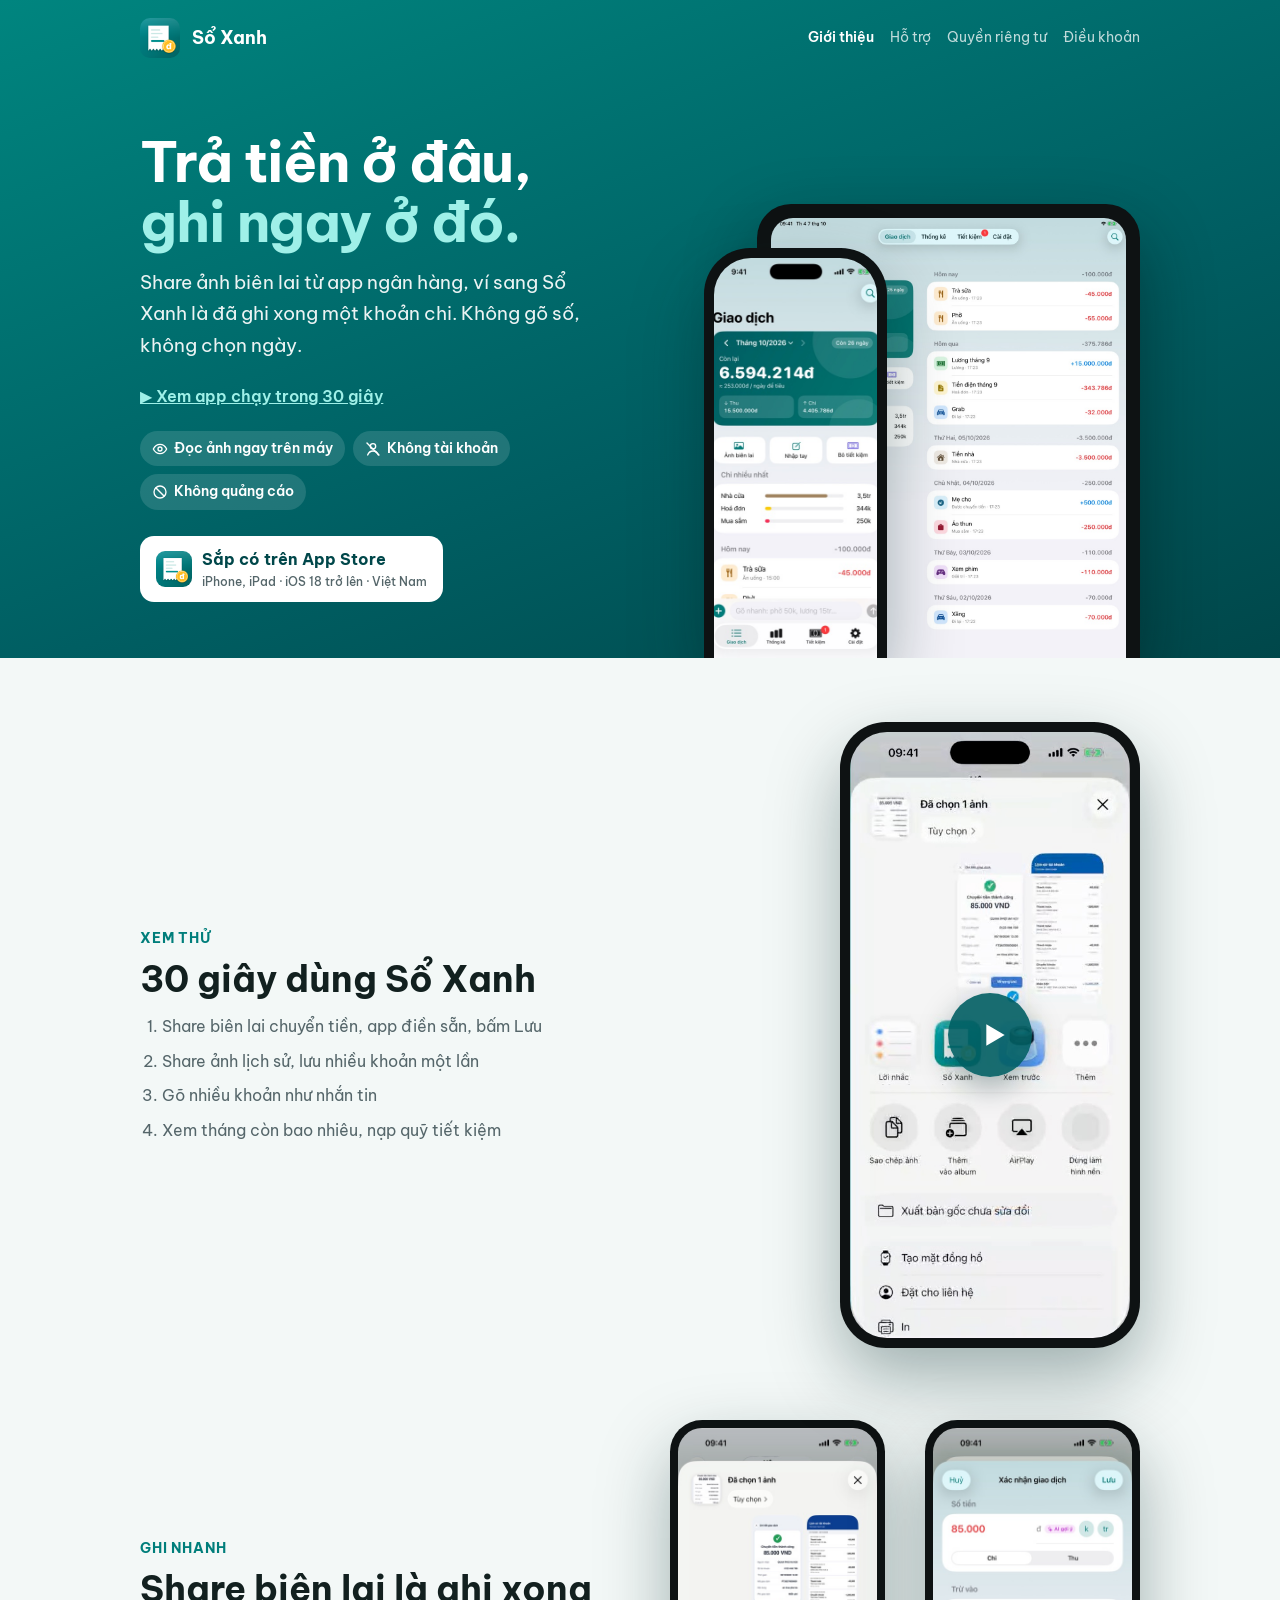
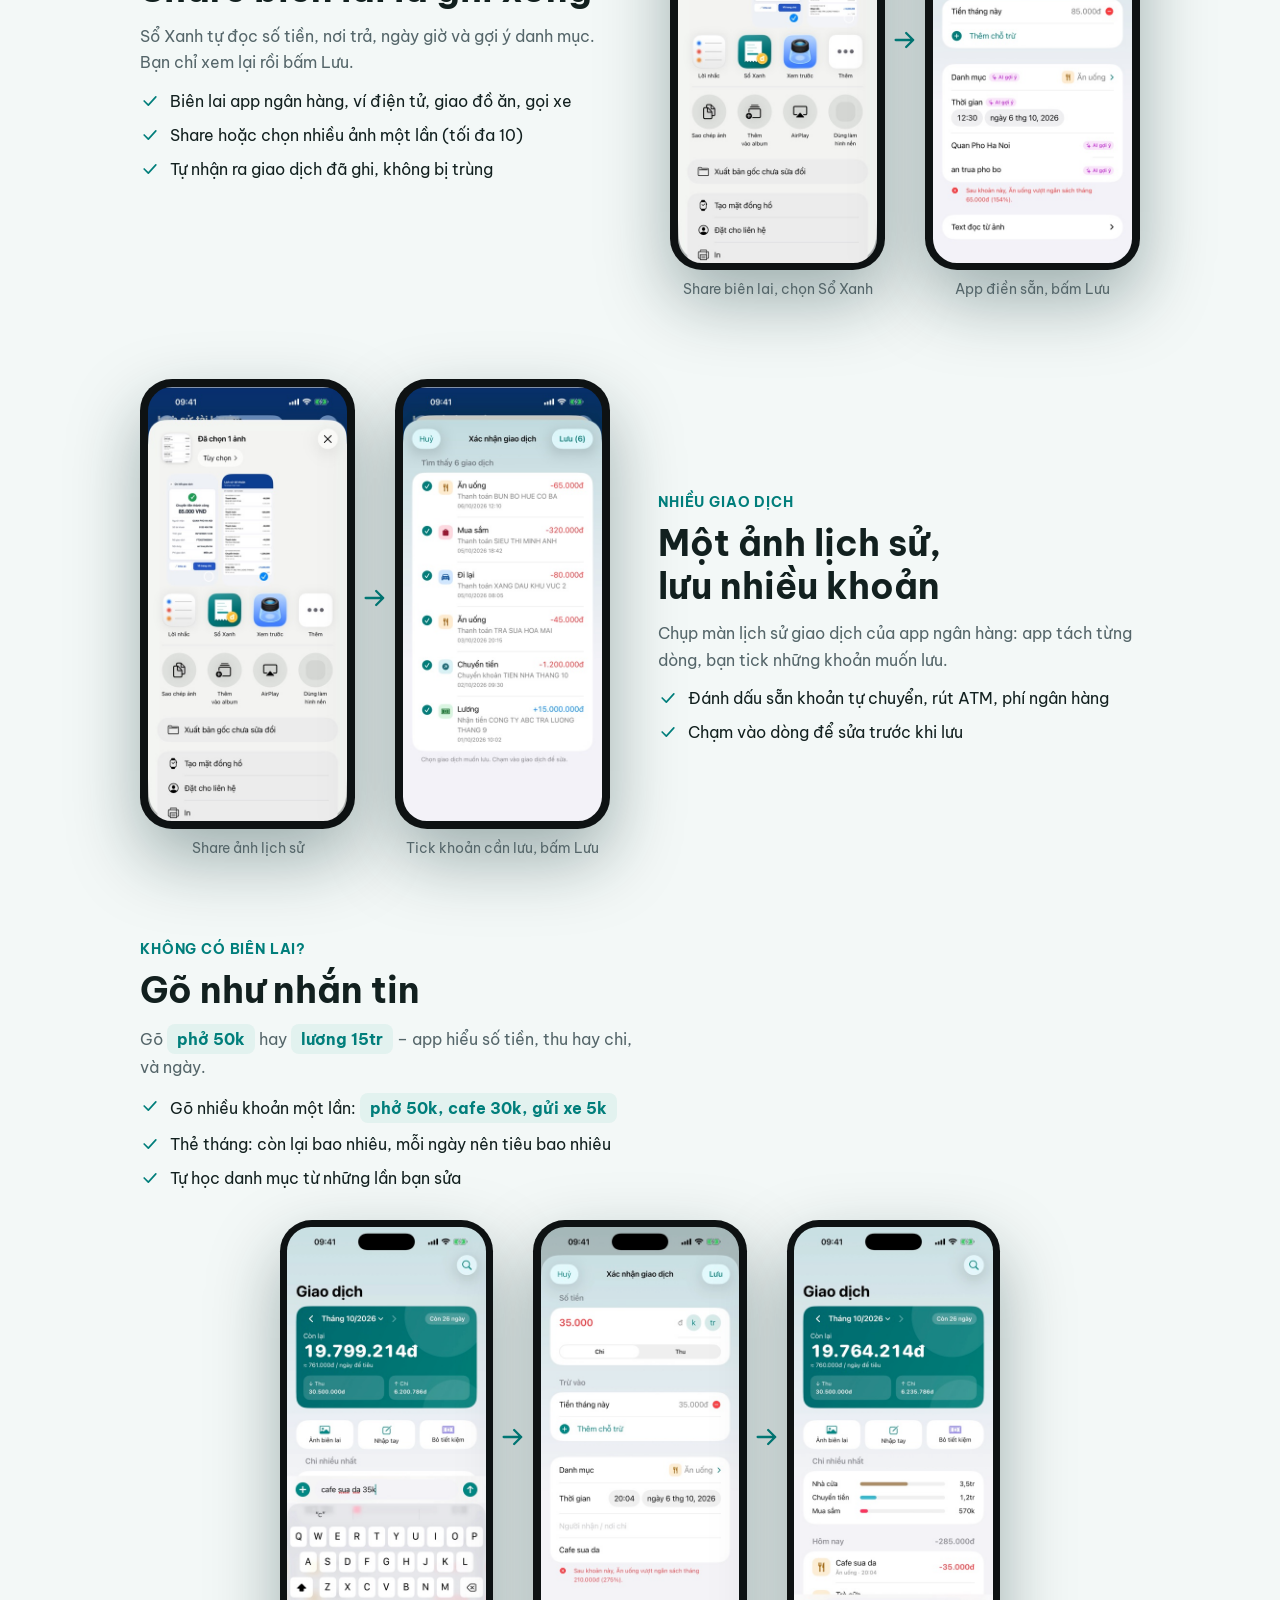
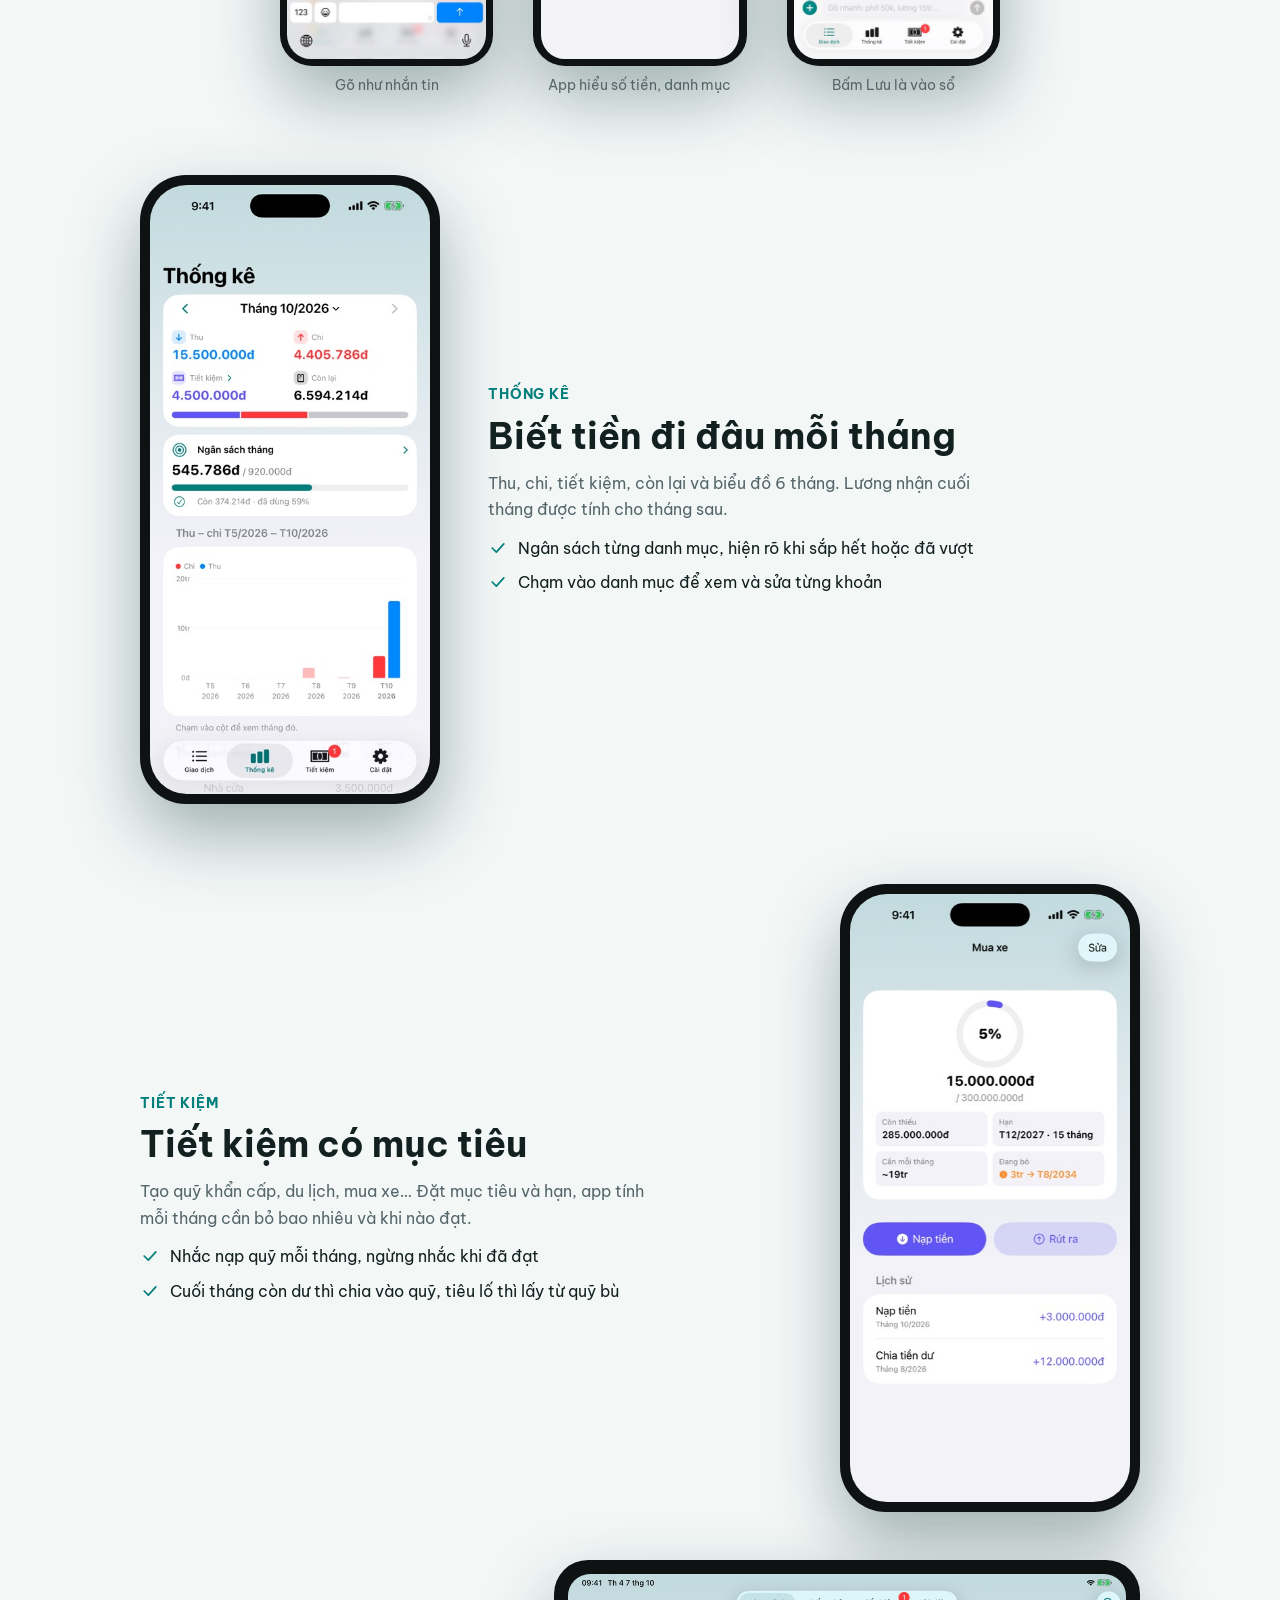
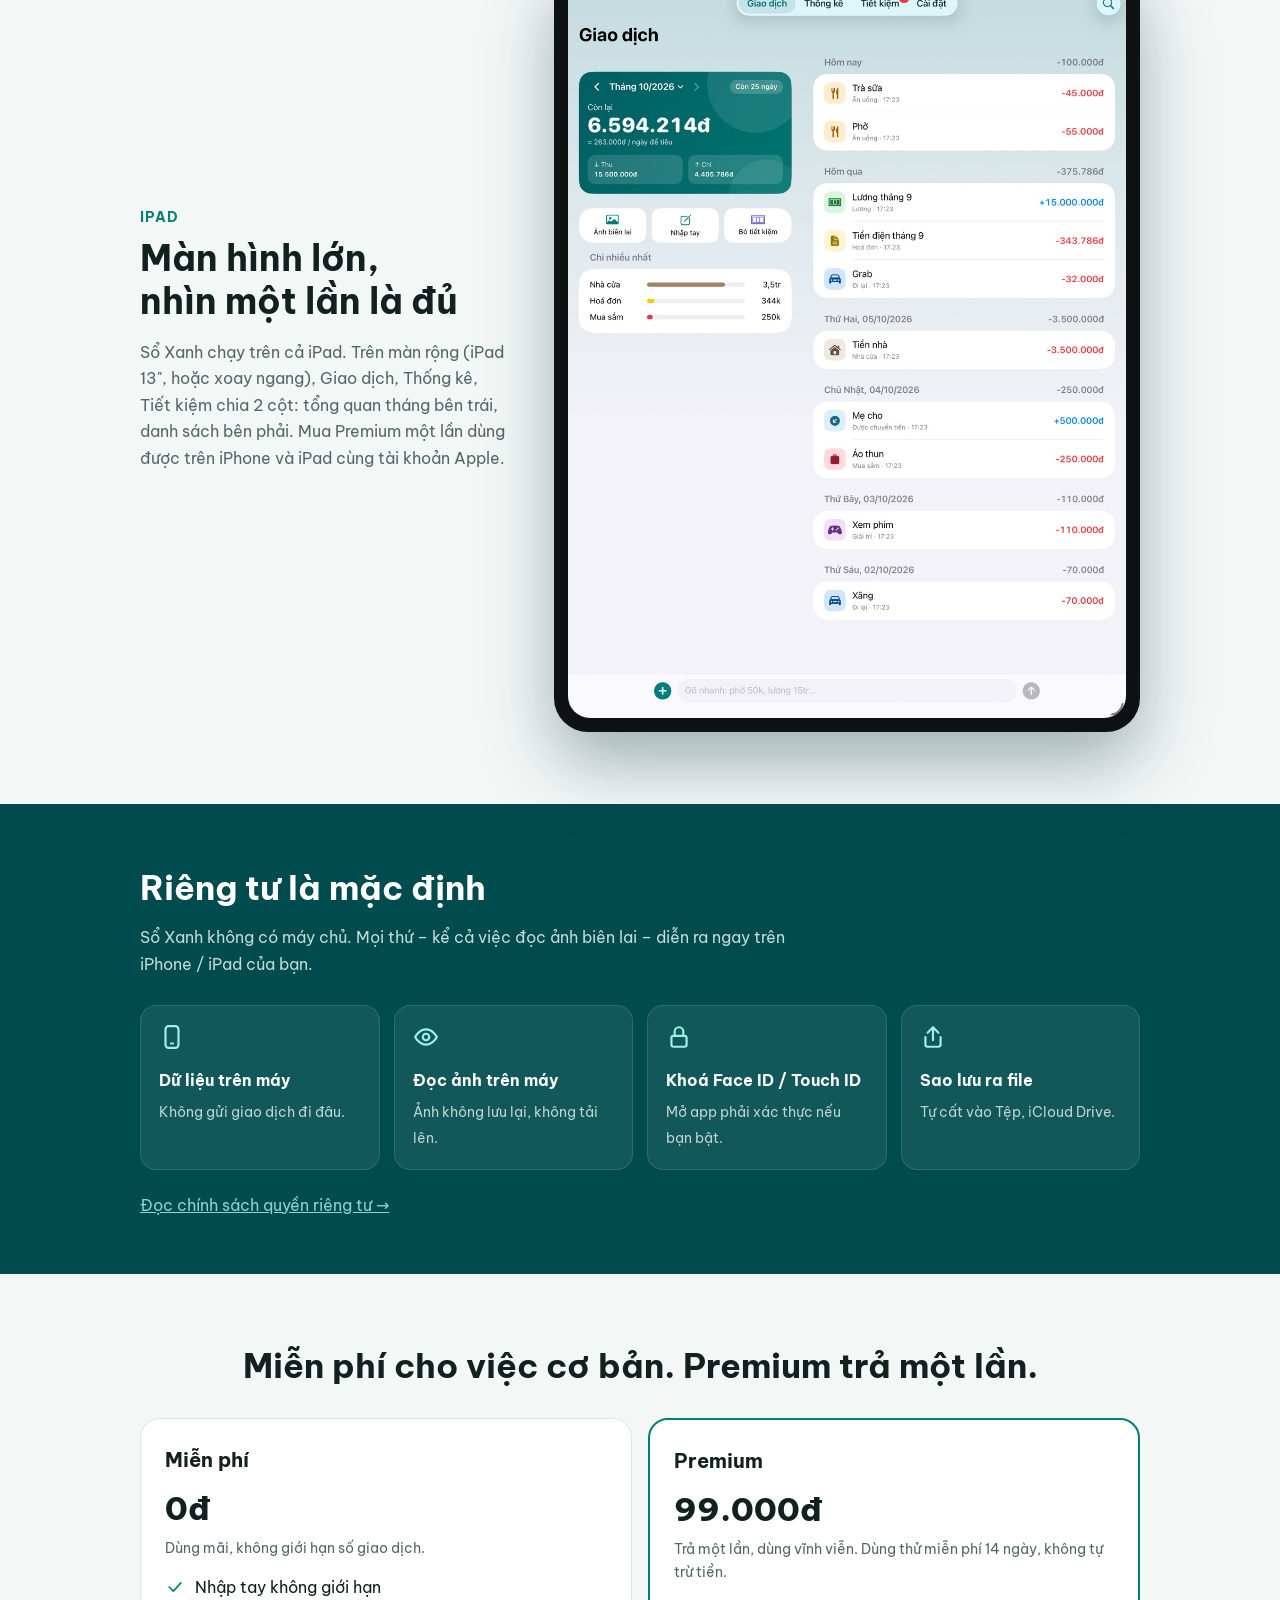
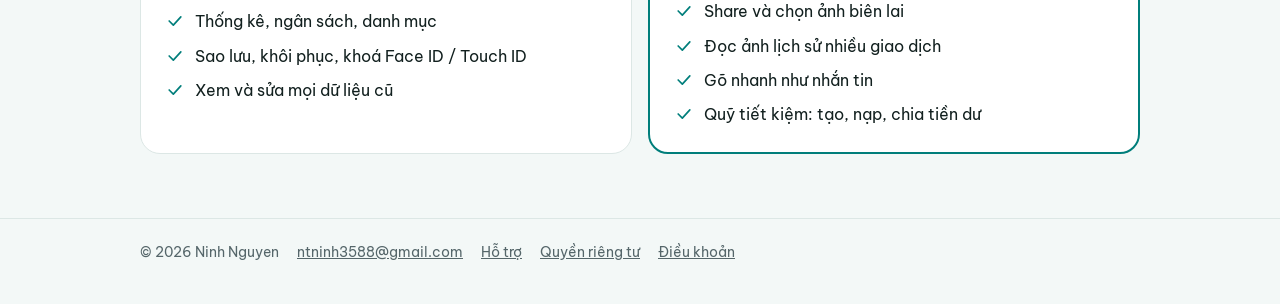
==== commit 7d695b1b: "Thêm video 30 giây dùng Sổ Xanh, nút play lớn Co-Authored-By: Claude Opus 5.5 <noreply@anthropic.com" ====
--- a/index.html
+++ b/index.html
@@ -7,7 +7,7 @@
 <meta name="description" content="Sổ Xanh: share ảnh biên lai là ghi xong khoản chi. Đọc ảnh ngay trên máy, không tài khoản, không quảng cáo. Có cho iPhone và iPad.">
 <link rel="preconnect" href="https://fonts.googleapis.com"><link rel="preconnect" href="https://fonts.gstatic.com" crossorigin>
 <link rel="stylesheet" href="https://fonts.googleapis.com/css2?family=Be+Vietnam+Pro:wght@400;500;600;700;800&display=swap">
-<link rel="stylesheet" href="style.css?v=85e58ee9">
+<link rel="stylesheet" href="style.css?v=46a54ee4">
 <link rel="icon" href="icon.png">
 <link rel="apple-touch-icon" href="icon.png">
 </head>
@@ -20,12 +20,29 @@
 <div>
 <h1>Trả tiền ở đâu,<br><span>ghi ngay ở đó.</span></h1>
 <p class="lead">Share ảnh biên lai từ app ngân hàng, ví sang Sổ Xanh là đã ghi xong một khoản chi. Không gõ số, không chọn ngày.</p>
+<a class="watch" href="#video">▶ Xem app chạy trong 30 giây</a>
 <ul class="badges"><li><svg class="i" viewBox="0 0 24 24" fill="none" stroke="currentColor" stroke-width="2" stroke-linecap="round" stroke-linejoin="round" aria-hidden="true"><path d="M2 12s3.5-7 10-7 10 7 10 7-3.5 7-10 7S2 12 2 12z"/><circle cx="12" cy="12" r="3"/></svg>Đọc ảnh ngay trên máy</li><li><svg class="i" viewBox="0 0 24 24" fill="none" stroke="currentColor" stroke-width="2" stroke-linecap="round" stroke-linejoin="round" aria-hidden="true"><circle cx="12" cy="8" r="4"/><path d="M4 21c1.5-4 4.5-6 8-6s6.5 2 8 6"/><path d="M3 3l18 18"/></svg>Không tài khoản</li><li><svg class="i" viewBox="0 0 24 24" fill="none" stroke="currentColor" stroke-width="2" stroke-linecap="round" stroke-linejoin="round" aria-hidden="true"><circle cx="12" cy="12" r="9"/><path d="M6 6l12 12"/></svg>Không quảng cáo</li></ul>
 <div class="soon"><img src="icon.png" alt="" width="36" height="36" style="border-radius:9px"><div>Sắp có trên App Store<small>iPhone, iPad · iOS 18 trở lên · Việt Nam</small></div></div>
 </div>
 <div class="shot duo"><div class="tablet hero-tablet"><img src="img/ipad-giao-dich.jpg" alt="Sổ Xanh trên iPad: màn Giao dịch 2 cột"></div><div class="device"><img src="img/2-main.jpg" alt="Tab Giao dịch trên iPhone: thẻ tháng còn lại 6.594.214đ, chi nhiều nhất, danh sách hôm nay"></div></div>
 </div>
+</div><div class="wrap demo" id="video">
+<div><p class="kicker">Xem thử</p><h2>30 giây dùng Sổ Xanh</h2>
+<ol><li>Share biên lai chuyển tiền, app điền sẵn, bấm Lưu</li><li>Share ảnh lịch sử, lưu nhiều khoản một lần</li>
+<li>Gõ nhiều khoản như nhắn tin</li><li>Xem tháng còn bao nhiêu, nạp quỹ tiết kiệm</li></ol></div>
+<div class="device player"><video playsinline preload="none" poster="img/video-poster.jpg" width="444" height="962"
+aria-label="Video giới thiệu Sổ Xanh, không có tiếng"><source src="img/so-xanh.mp4" type="video/mp4"></video>
+<button class="play" type="button" aria-label="Phát video"><svg viewBox="0 0 24 24" aria-hidden="true"><path d="M8 5.5v13l11-6.5z"/></svg></button></div>
 </div>
+<script>
+// Nút play lớn giữa ảnh bìa – nút mặc định của trình duyệt nhỏ ở góc dưới, khó thấy. Bấm rồi mới hiện thanh điều khiển.
+document.querySelectorAll(".player").forEach(p => {
+  const v = p.querySelector("video"), b = p.querySelector(".play");
+  b.addEventListener("click", () => { v.controls = true; v.play(); });
+  v.addEventListener("play", () => { b.hidden = true; });
+  v.addEventListener("ended", () => { b.hidden = false; });
+});
+</script>
 <main class="wrap features"><div class="feature pair"><div class="text"><p class="kicker">Ghi nhanh</p><h2>Share biên lai là ghi xong</h2><p>Sổ Xanh tự đọc số tiền, nơi trả, ngày giờ và gợi ý danh mục. Bạn chỉ xem lại rồi bấm Lưu.</p><ul><li><svg class="i" viewBox="0 0 24 24" fill="none" stroke="currentColor" stroke-width="2" stroke-linecap="round" stroke-linejoin="round" aria-hidden="true"><path d="M5 12l5 5 9-10"/></svg><span>Biên lai app ngân hàng, ví điện tử, giao đồ ăn, gọi xe</span></li><li><svg class="i" viewBox="0 0 24 24" fill="none" stroke="currentColor" stroke-width="2" stroke-linecap="round" stroke-linejoin="round" aria-hidden="true"><path d="M5 12l5 5 9-10"/></svg><span>Share hoặc chọn nhiều ảnh một lần (tối đa 10)</span></li><li><svg class="i" viewBox="0 0 24 24" fill="none" stroke="currentColor" stroke-width="2" stroke-linecap="round" stroke-linejoin="round" aria-hidden="true"><path d="M5 12l5 5 9-10"/></svg><span>Tự nhận ra giao dịch đã ghi, không bị trùng</span></li></ul></div><div class="flow"><figure><div class="device"><img src="img/share-receipt.jpg" alt="Bảng chia sẻ của ảnh biên lai chuyển tiền 85.000 VND, có icon Sổ Xanh" loading="lazy" width="220"></div><figcaption>Share biên lai, chọn Sổ Xanh</figcaption></figure><svg class="i" viewBox="0 0 24 24" fill="none" stroke="currentColor" stroke-width="2" stroke-linecap="round" stroke-linejoin="round" aria-hidden="true"><path d="M4 12h15M13 6l6 6-6 6"/></svg><figure><div class="device"><img src="img/share-receipt-form.jpg" alt="Màn xác nhận điền sẵn 85.000đ, danh mục Ăn uống, ngày giờ, nơi trả" loading="lazy" width="220"></div><figcaption>App điền sẵn, bấm Lưu</figcaption></figure></div></div>
 <div class="feature pair flip"><div class="text"><p class="kicker">Nhiều giao dịch</p><h2>Một ảnh lịch sử, lưu nhiều khoản</h2><p>Chụp màn lịch sử giao dịch của app ngân hàng: app tách từng dòng, bạn tick những khoản muốn lưu.</p><ul><li><svg class="i" viewBox="0 0 24 24" fill="none" stroke="currentColor" stroke-width="2" stroke-linecap="round" stroke-linejoin="round" aria-hidden="true"><path d="M5 12l5 5 9-10"/></svg><span>Đánh dấu sẵn khoản tự chuyển, rút ATM, phí ngân hàng</span></li><li><svg class="i" viewBox="0 0 24 24" fill="none" stroke="currentColor" stroke-width="2" stroke-linecap="round" stroke-linejoin="round" aria-hidden="true"><path d="M5 12l5 5 9-10"/></svg><span>Chạm vào dòng để sửa trước khi lưu</span></li></ul></div><div class="flow"><figure><div class="device"><img src="img/share-history.jpg" alt="Bảng chia sẻ của ảnh lịch sử tài khoản có 6 giao dịch, có icon Sổ Xanh" loading="lazy" width="220"></div><figcaption>Share ảnh lịch sử</figcaption></figure><svg class="i" viewBox="0 0 24 24" fill="none" stroke="currentColor" stroke-width="2" stroke-linecap="round" stroke-linejoin="round" aria-hidden="true"><path d="M4 12h15M13 6l6 6-6 6"/></svg><figure><div class="device"><img src="img/share-history-list.jpg" alt="Danh sách các giao dịch đọc từ một ảnh lịch sử, tick sẵn, nút Lưu" loading="lazy" width="220"></div><figcaption>Tick khoản cần lưu, bấm Lưu</figcaption></figure></div></div>
 <div class="feature trio"><div class="text"><p class="kicker">Không có biên lai?</p><h2>Gõ như nhắn tin</h2><p>Gõ <span class="example">phở 50k</span> hay <span class="example">lương 15tr</span> – app hiểu số tiền, thu hay chi, và ngày.</p><ul><li><svg class="i" viewBox="0 0 24 24" fill="none" stroke="currentColor" stroke-width="2" stroke-linecap="round" stroke-linejoin="round" aria-hidden="true"><path d="M5 12l5 5 9-10"/></svg><span>Gõ nhiều khoản một lần: <span class="example">phở 50k, cafe 30k, gửi xe 5k</span></span></li><li><svg class="i" viewBox="0 0 24 24" fill="none" stroke="currentColor" stroke-width="2" stroke-linecap="round" stroke-linejoin="round" aria-hidden="true"><path d="M5 12l5 5 9-10"/></svg><span>Thẻ tháng: còn lại bao nhiêu, mỗi ngày nên tiêu bao nhiêu</span></li><li><svg class="i" viewBox="0 0 24 24" fill="none" stroke="currentColor" stroke-width="2" stroke-linecap="round" stroke-linejoin="round" aria-hidden="true"><path d="M5 12l5 5 9-10"/></svg><span>Tự học danh mục từ những lần bạn sửa</span></li></ul></div><div class="flow"><figure><div class="device"><img src="img/quick-type.jpg" alt="Ô gõ nhanh cuối màn Giao dịch, đang gõ cafe sua da 35k" loading="lazy" width="220"></div><figcaption>Gõ như nhắn tin</figcaption></figure><svg class="i" viewBox="0 0 24 24" fill="none" stroke="currentColor" stroke-width="2" stroke-linecap="round" stroke-linejoin="round" aria-hidden="true"><path d="M4 12h15M13 6l6 6-6 6"/></svg><figure><div class="device"><img src="img/quick-form.jpg" alt="Màn xác nhận: 35.000đ, chi, danh mục Ăn uống, ghi chú Cafe sua da" loading="lazy" width="220"></div><figcaption>App hiểu số tiền, danh mục</figcaption></figure><svg class="i" viewBox="0 0 24 24" fill="none" stroke="currentColor" stroke-width="2" stroke-linecap="round" stroke-linejoin="round" aria-hidden="true"><path d="M4 12h15M13 6l6 6-6 6"/></svg><figure><div class="device"><img src="img/quick-list.jpg" alt="Màn Giao dịch: khoản Cafe sua da −35.000đ ở đầu mục Hôm nay" loading="lazy" width="220"></div><figcaption>Bấm Lưu là vào sổ</figcaption></figure></div></div>
--- a/style.css
+++ b/style.css
@@ -78,6 +78,19 @@
 .ipad-band .kicker { color: var(--accent); font-weight: 700; font-size: 14px; letter-spacing: .06em; text-transform: uppercase; margin: 0 0 8px; }
 .tablet { background: #0E1213; border-radius: 34px; padding: 14px; box-shadow: 0 30px 70px rgba(0, 40, 40, .35); max-width: 100%; }
 .tablet img { display: block; width: 100%; height: auto; border-radius: 22px; }
+.demo { display: grid; grid-template-columns: 1fr auto; gap: 48px; align-items: center; padding-block: 64px 0; }
+.demo h2 { font-size: clamp(26px, 4vw, 36px); line-height: 1.2; margin: 0 0 12px; text-wrap: balance; }
+.demo .kicker { color: var(--accent); font-weight: 700; font-size: 14px; letter-spacing: .06em; text-transform: uppercase; margin: 0 0 8px; }
+.demo ol { margin: 0; padding-left: 22px; display: grid; gap: 8px; color: var(--muted); }
+.demo .device { width: min(300px, 80vw); }
+.demo video { display: block; width: 100%; height: auto; aspect-ratio: 444 / 962; border-radius: 37px; background: #0E1213; }
+.player { position: relative; }
+.play { position: absolute; left: 50%; top: 50%; translate: -50% -50%; width: 84px; height: 84px; border: 0; border-radius: 50%; cursor: pointer;
+  background: rgba(0, 94, 98, .9); color: #fff; box-shadow: 0 10px 30px rgba(0, 40, 40, .35); display: grid; place-items: center; }
+.play svg { width: 40px; height: 40px; fill: currentColor; margin-left: 5px; }
+.play:hover { background: #00857F; scale: 1.05; }
+.play[hidden] { display: none; }
+.watch { display: inline-block; margin: 0 0 22px; color: var(--mint); font-weight: 600; }
 .example { display: inline-block; font-weight: 700; background: var(--tint); color: var(--accent); padding: 2px 10px; border-radius: 8px; }
 
 /* Dải riêng tư */
@@ -146,6 +159,7 @@
   .feature.flip .text { order: 0; }
   .feature .device { max-width: 280px; justify-self: center; }
   .ipad-band { grid-template-columns: 1fr; gap: 20px; }
+  .demo { grid-template-columns: 1fr; gap: 24px; justify-items: center; padding-block: 48px 0; }
   .tablet { border-radius: 22px; padding: 8px; }
   .tablet img { border-radius: 14px; }
   .feature.pair, .feature.pair.flip { grid-template-columns: 1fr; }
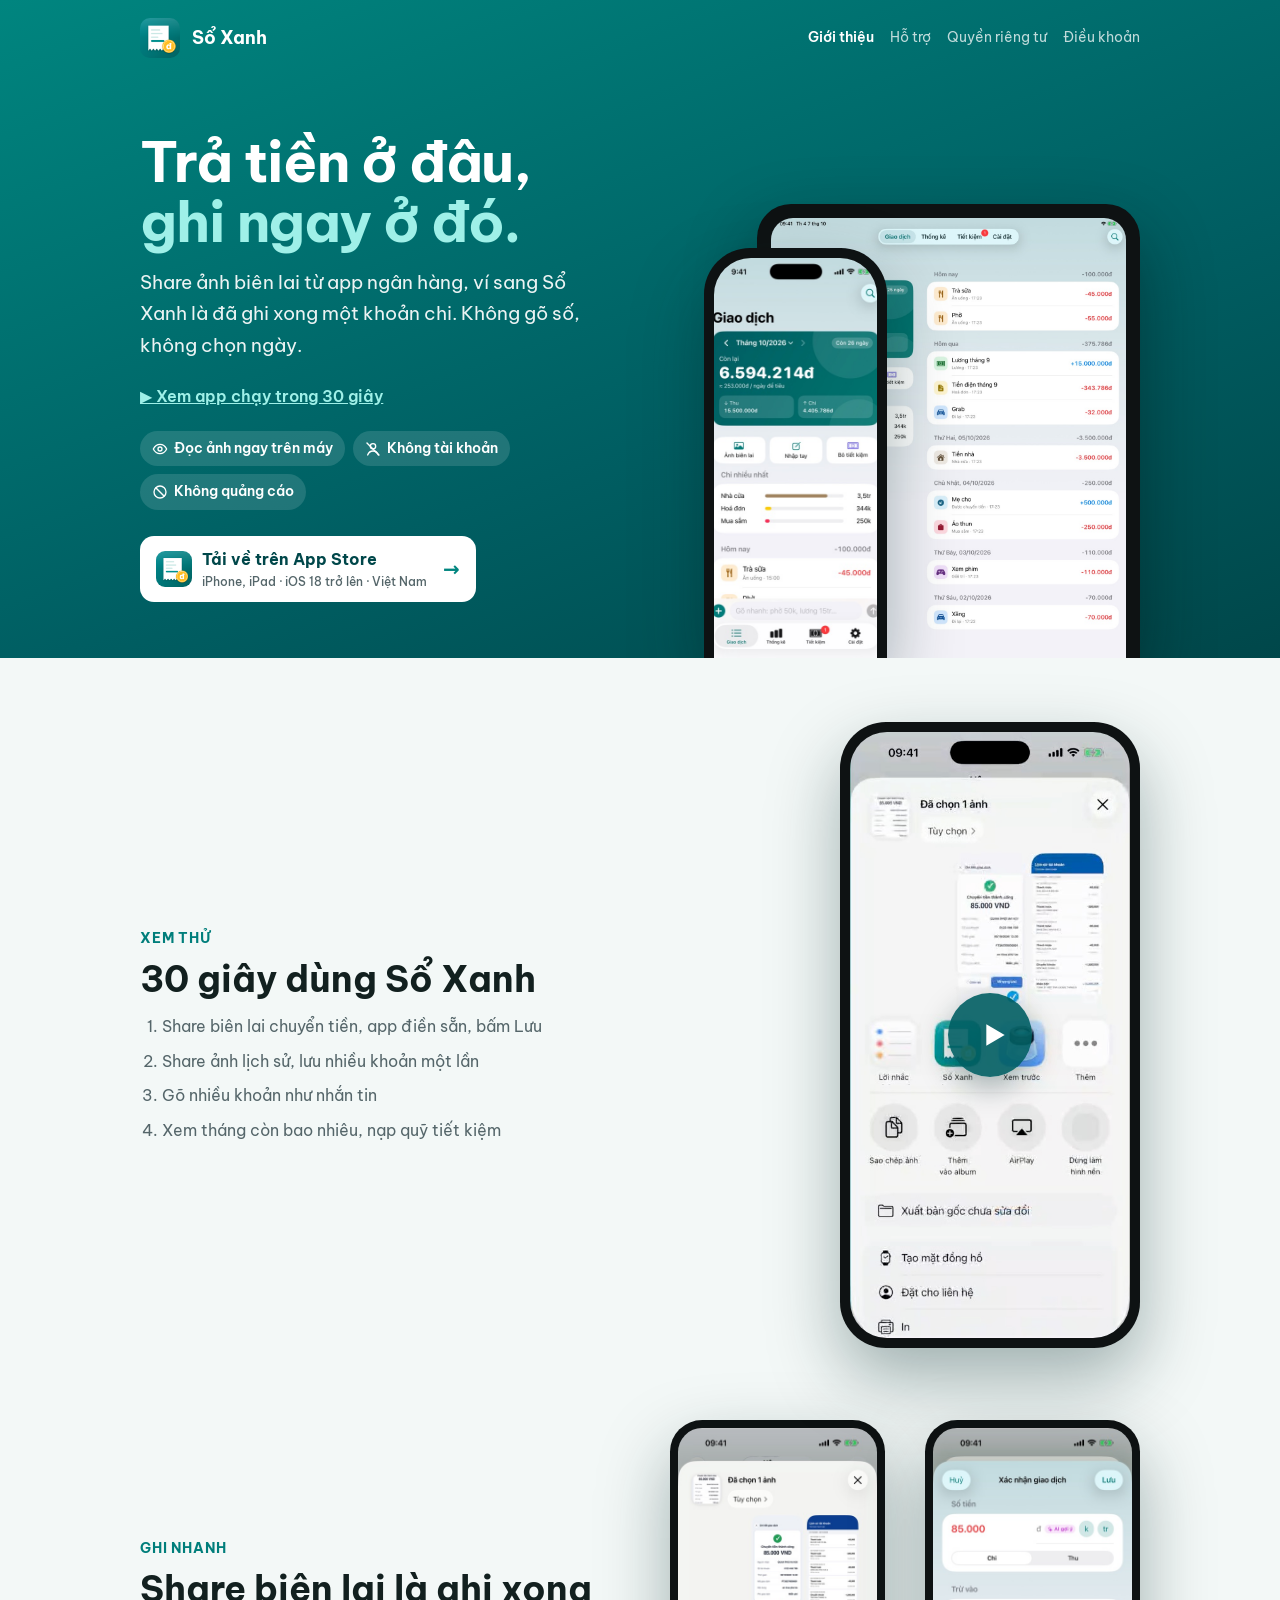
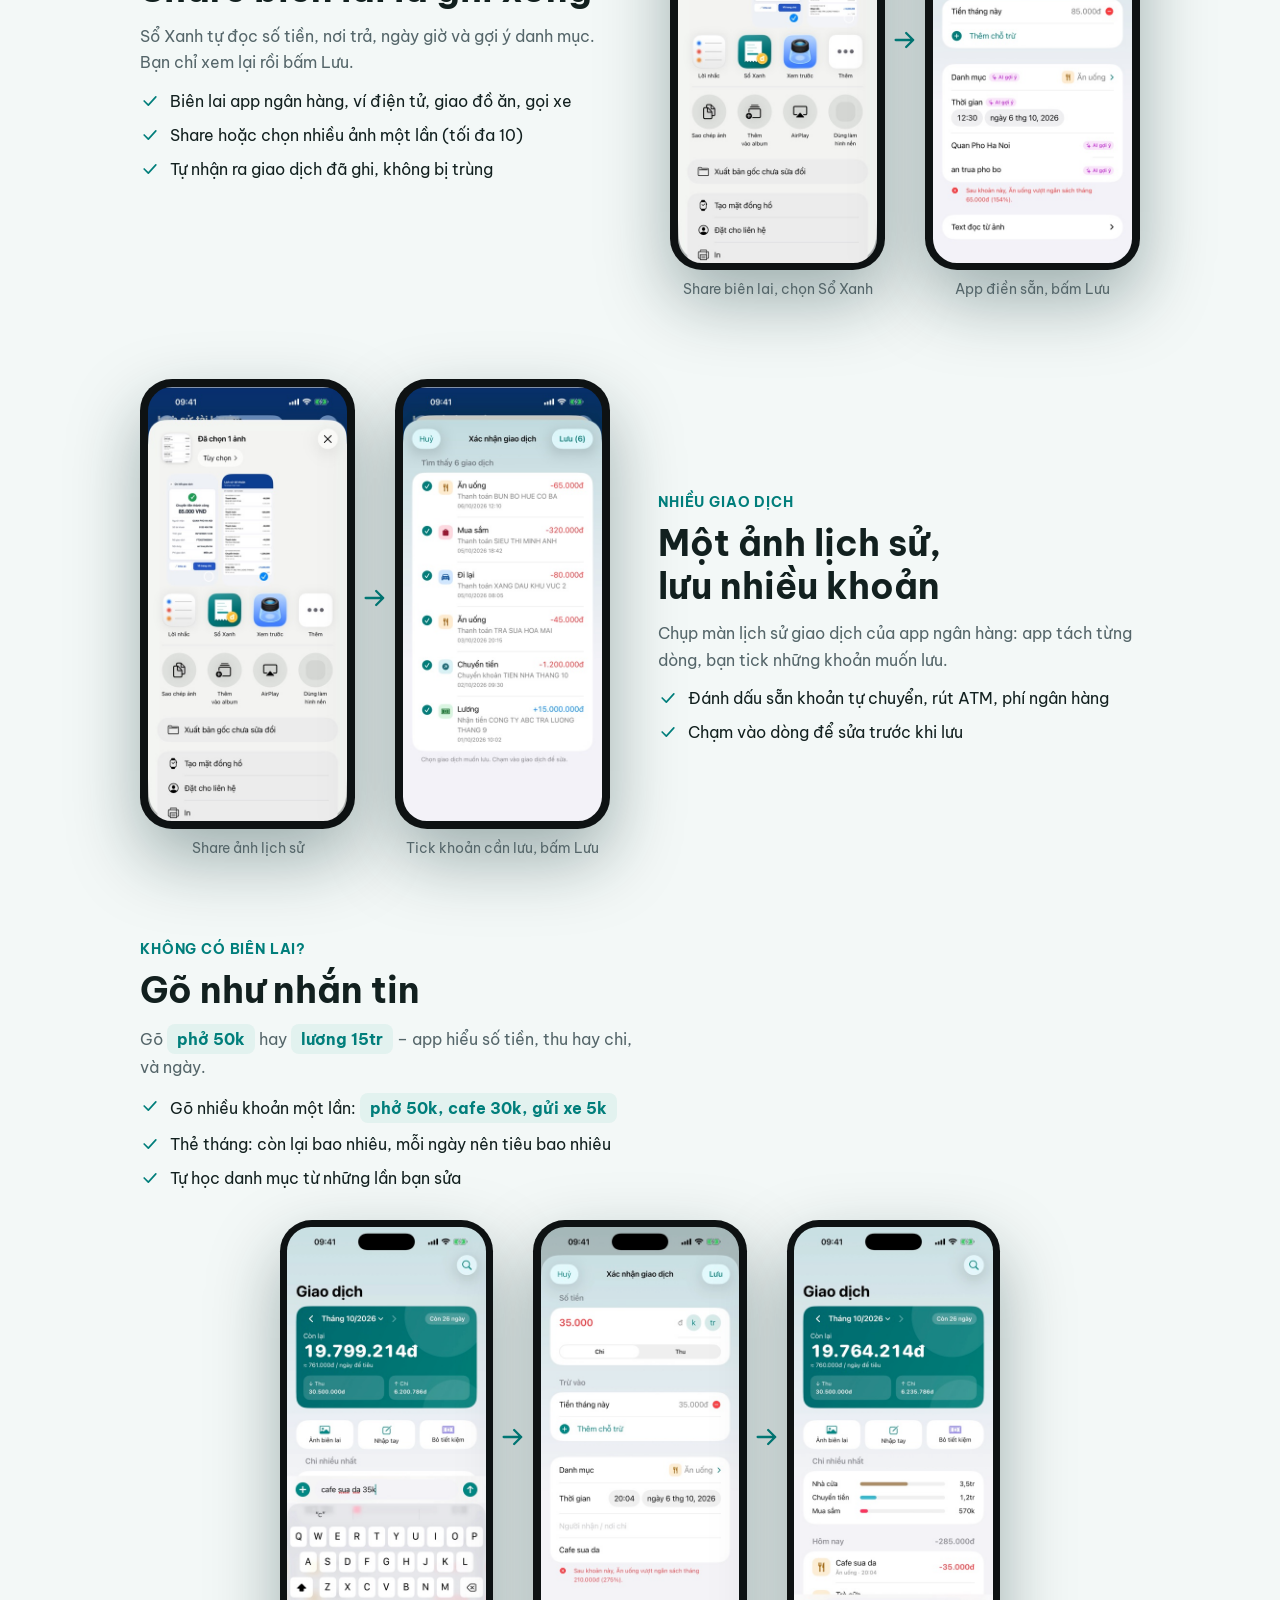
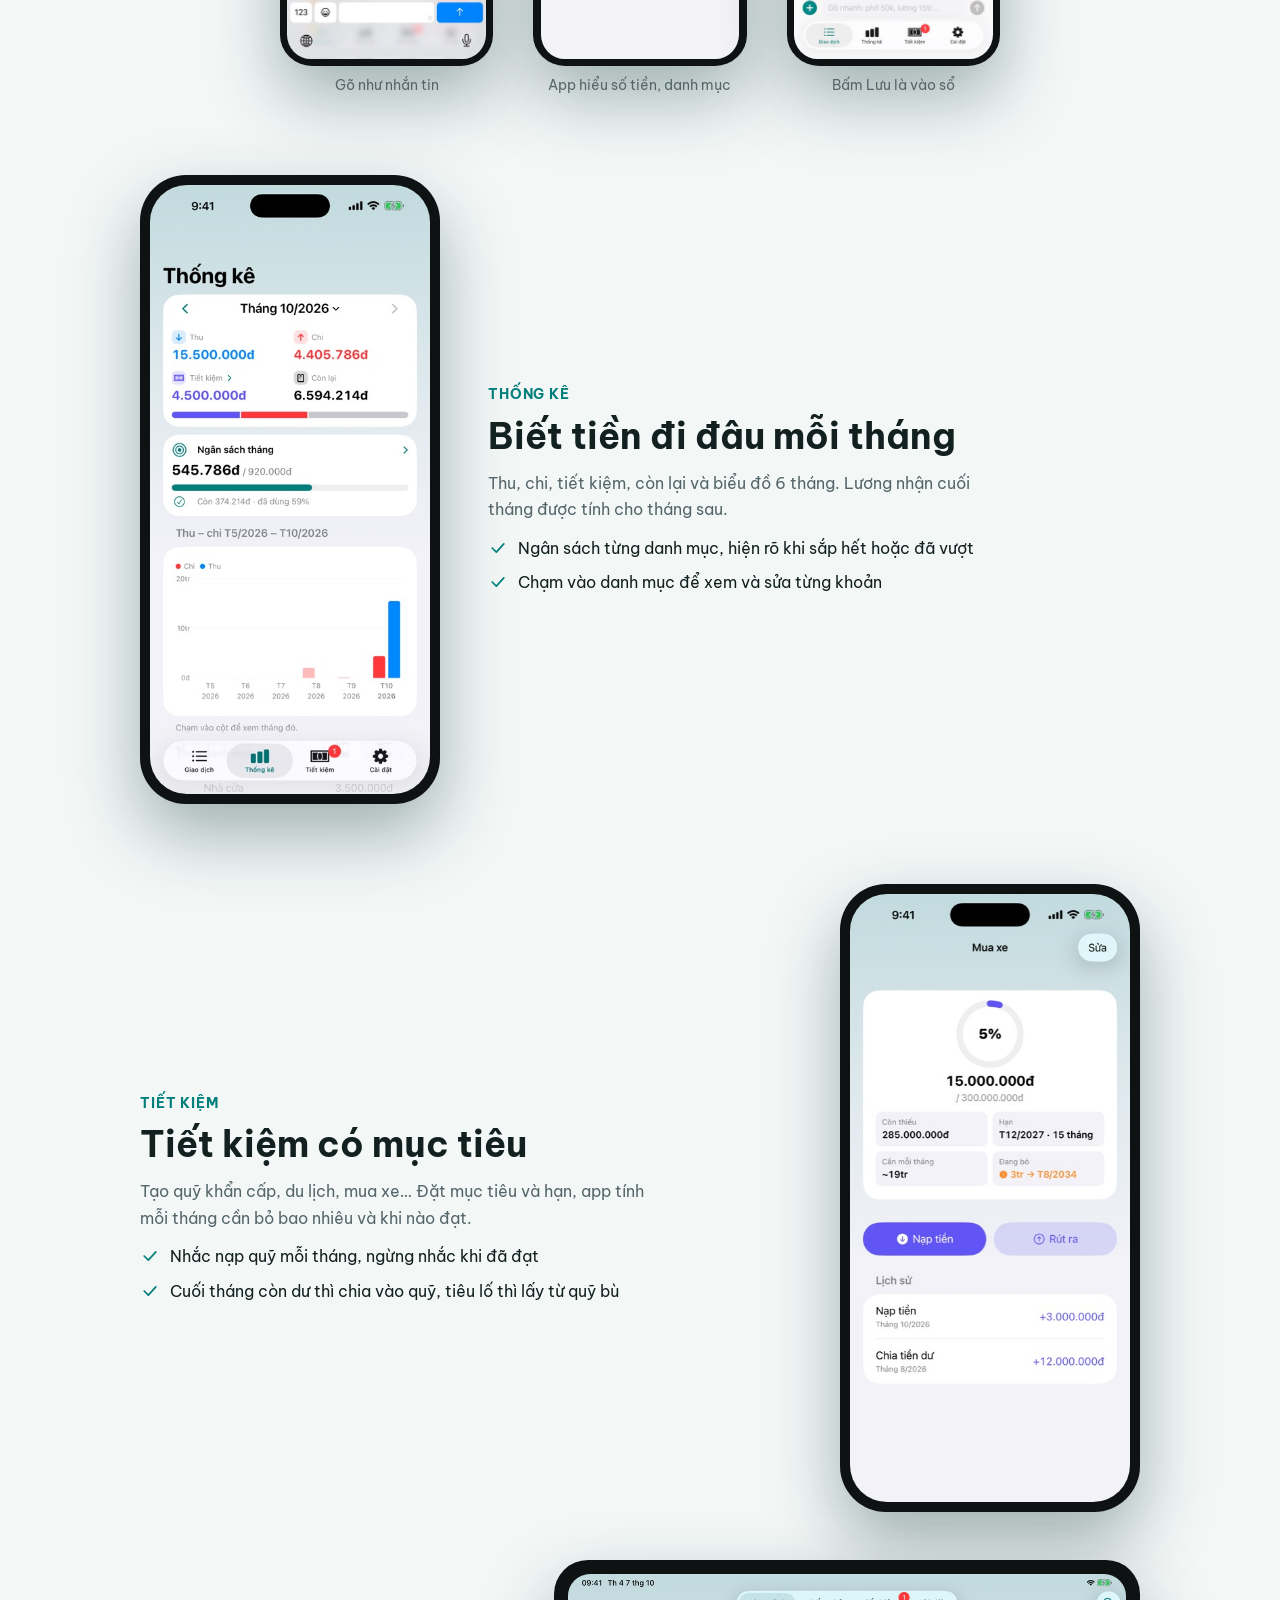
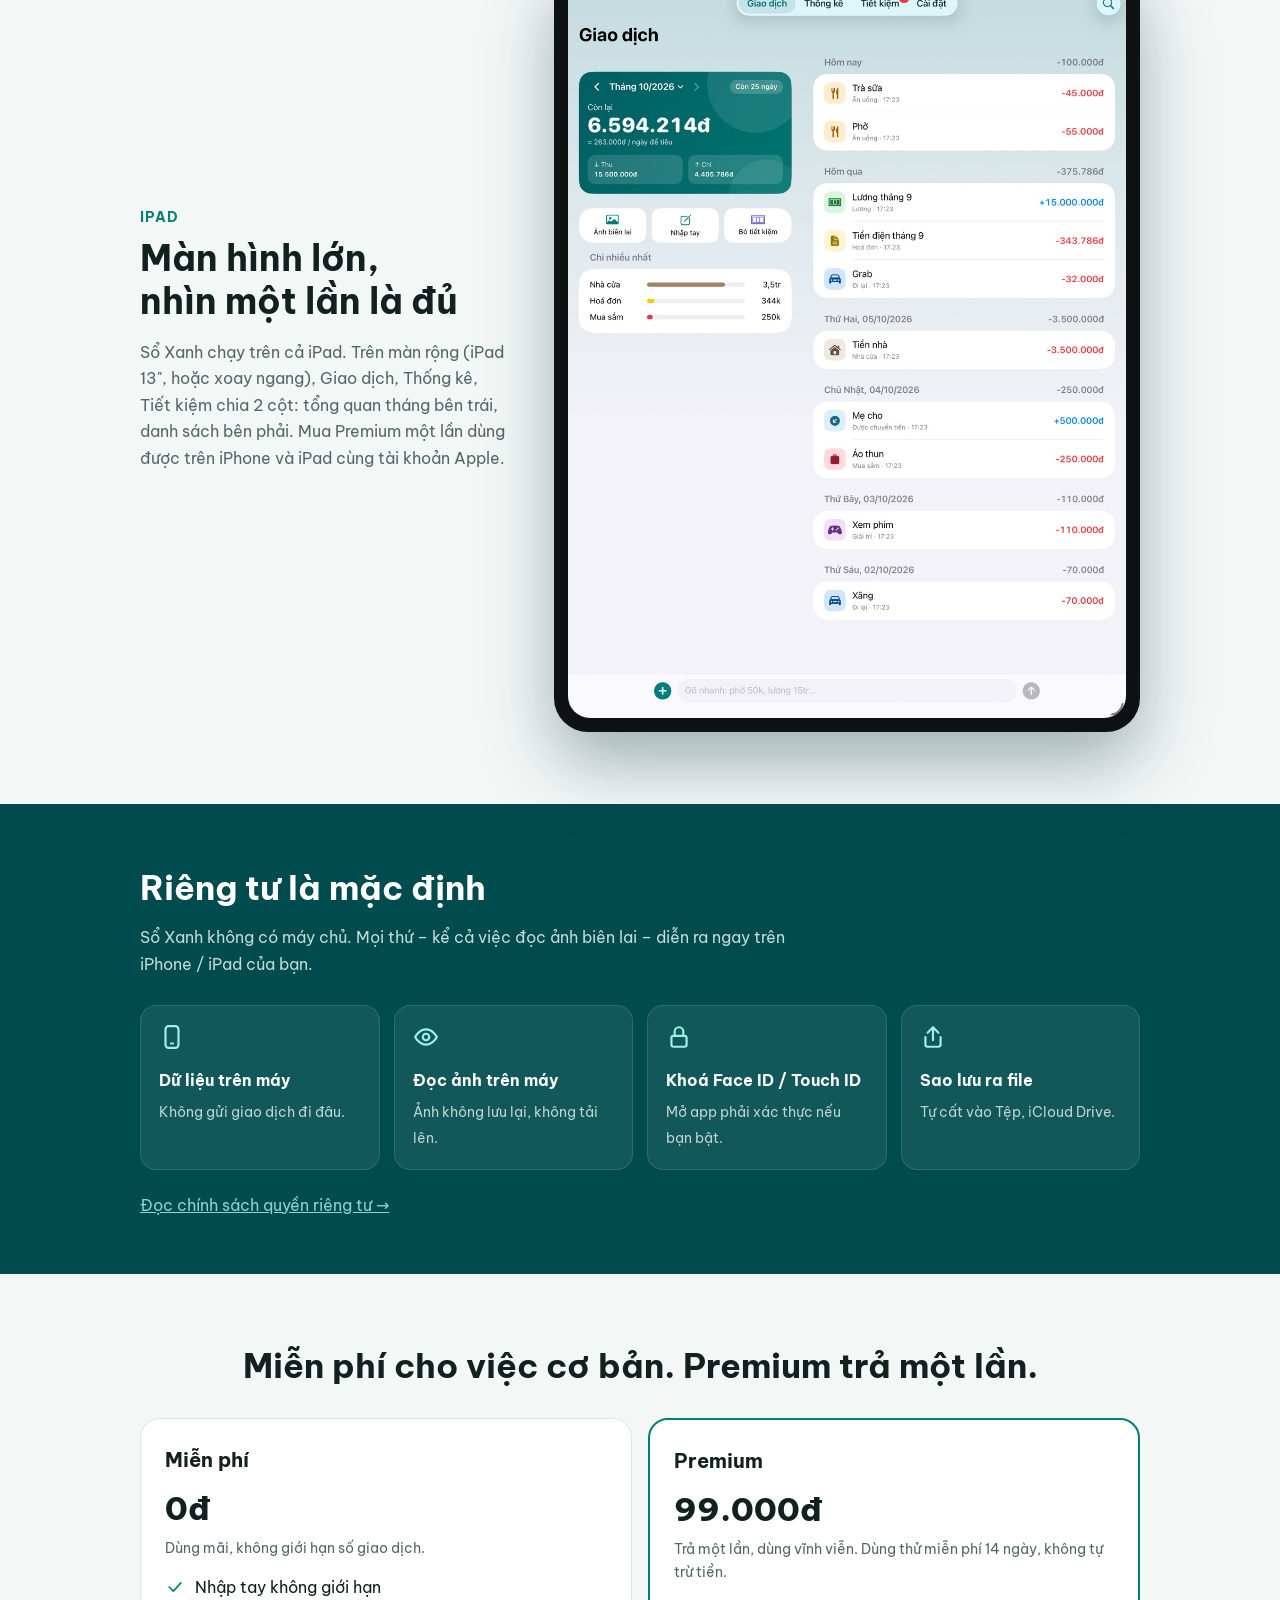
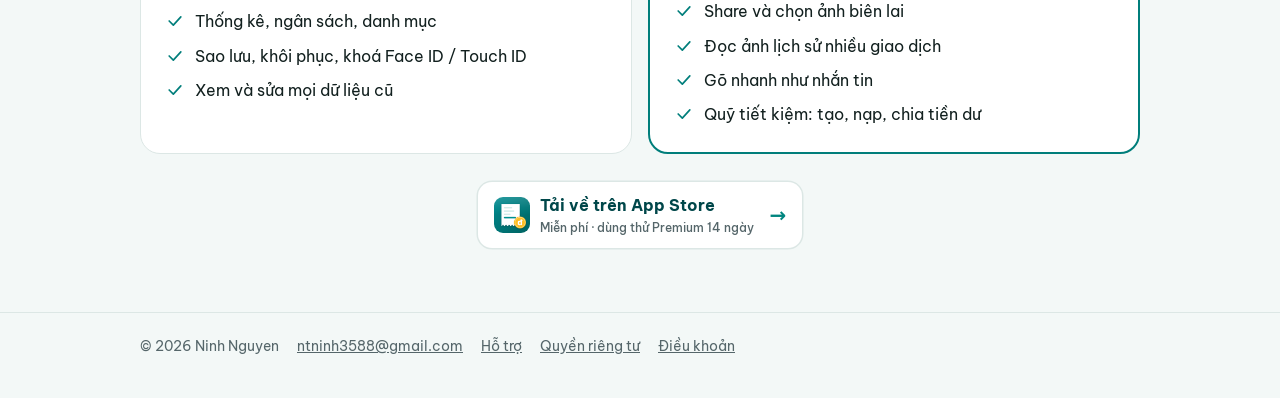
==== commit a5f6ac05: "Nút Tải về trên App Store (app đã lên store 16/10/2026) Co-Authored-By: Claude Opus 5.5 <noreply@ant" ====
--- a/index.html
+++ b/index.html
@@ -7,7 +7,7 @@
 <meta name="description" content="Sổ Xanh: share ảnh biên lai là ghi xong khoản chi. Đọc ảnh ngay trên máy, không tài khoản, không quảng cáo. Có cho iPhone và iPad.">
 <link rel="preconnect" href="https://fonts.googleapis.com"><link rel="preconnect" href="https://fonts.gstatic.com" crossorigin>
 <link rel="stylesheet" href="https://fonts.googleapis.com/css2?family=Be+Vietnam+Pro:wght@400;500;600;700;800&display=swap">
-<link rel="stylesheet" href="style.css?v=46a54ee4">
+<link rel="stylesheet" href="style.css?v=313633b8">
 <link rel="icon" href="icon.png">
 <link rel="apple-touch-icon" href="icon.png">
 </head>
@@ -22,7 +22,7 @@
 <p class="lead">Share ảnh biên lai từ app ngân hàng, ví sang Sổ Xanh là đã ghi xong một khoản chi. Không gõ số, không chọn ngày.</p>
 <a class="watch" href="#video">▶ Xem app chạy trong 30 giây</a>
 <ul class="badges"><li><svg class="i" viewBox="0 0 24 24" fill="none" stroke="currentColor" stroke-width="2" stroke-linecap="round" stroke-linejoin="round" aria-hidden="true"><path d="M2 12s3.5-7 10-7 10 7 10 7-3.5 7-10 7S2 12 2 12z"/><circle cx="12" cy="12" r="3"/></svg>Đọc ảnh ngay trên máy</li><li><svg class="i" viewBox="0 0 24 24" fill="none" stroke="currentColor" stroke-width="2" stroke-linecap="round" stroke-linejoin="round" aria-hidden="true"><circle cx="12" cy="8" r="4"/><path d="M4 21c1.5-4 4.5-6 8-6s6.5 2 8 6"/><path d="M3 3l18 18"/></svg>Không tài khoản</li><li><svg class="i" viewBox="0 0 24 24" fill="none" stroke="currentColor" stroke-width="2" stroke-linecap="round" stroke-linejoin="round" aria-hidden="true"><circle cx="12" cy="12" r="9"/><path d="M6 6l12 12"/></svg>Không quảng cáo</li></ul>
-<div class="soon"><img src="icon.png" alt="" width="36" height="36" style="border-radius:9px"><div>Sắp có trên App Store<small>iPhone, iPad · iOS 18 trở lên · Việt Nam</small></div></div>
+<a class="soon" href="https://apps.apple.com/vn/app/s%E1%BB%95-xanh-chi-ti%C3%AAu-th%C3%B4ng-minh/id6819318860"><img src="icon.png" alt="" width="36" height="36" style="border-radius:9px"><div>Tải về trên App Store<small>iPhone, iPad · iOS 18 trở lên · Việt Nam</small></div><span class="go" aria-hidden="true">→</span></a>
 </div>
 <div class="shot duo"><div class="tablet hero-tablet"><img src="img/ipad-giao-dich.jpg" alt="Sổ Xanh trên iPad: màn Giao dịch 2 cột"></div><div class="device"><img src="img/2-main.jpg" alt="Tab Giao dịch trên iPhone: thẻ tháng còn lại 6.594.214đ, chi nhiều nhất, danh sách hôm nay"></div></div>
 </div>
@@ -68,7 +68,9 @@
 <ul><li><svg class="i" viewBox="0 0 24 24" fill="none" stroke="currentColor" stroke-width="2" stroke-linecap="round" stroke-linejoin="round" aria-hidden="true"><path d="M5 12l5 5 9-10"/></svg><span>Nhập tay không giới hạn</span></li><li><svg class="i" viewBox="0 0 24 24" fill="none" stroke="currentColor" stroke-width="2" stroke-linecap="round" stroke-linejoin="round" aria-hidden="true"><path d="M5 12l5 5 9-10"/></svg><span>Thống kê, ngân sách, danh mục</span></li><li><svg class="i" viewBox="0 0 24 24" fill="none" stroke="currentColor" stroke-width="2" stroke-linecap="round" stroke-linejoin="round" aria-hidden="true"><path d="M5 12l5 5 9-10"/></svg><span>Sao lưu, khôi phục, khoá Face ID / Touch ID</span></li><li><svg class="i" viewBox="0 0 24 24" fill="none" stroke="currentColor" stroke-width="2" stroke-linecap="round" stroke-linejoin="round" aria-hidden="true"><path d="M5 12l5 5 9-10"/></svg><span>Xem và sửa mọi dữ liệu cũ</span></li></ul></div>
 <div class="plan pro"><h3>Premium</h3><div class="price">99.000đ</div><p class="note">Trả một lần, dùng vĩnh viễn. Dùng thử miễn phí 14 ngày, không tự trừ tiền.</p>
 <ul><li><svg class="i" viewBox="0 0 24 24" fill="none" stroke="currentColor" stroke-width="2" stroke-linecap="round" stroke-linejoin="round" aria-hidden="true"><path d="M5 12l5 5 9-10"/></svg><span>Share và chọn ảnh biên lai</span></li><li><svg class="i" viewBox="0 0 24 24" fill="none" stroke="currentColor" stroke-width="2" stroke-linecap="round" stroke-linejoin="round" aria-hidden="true"><path d="M5 12l5 5 9-10"/></svg><span>Đọc ảnh lịch sử nhiều giao dịch</span></li><li><svg class="i" viewBox="0 0 24 24" fill="none" stroke="currentColor" stroke-width="2" stroke-linecap="round" stroke-linejoin="round" aria-hidden="true"><path d="M5 12l5 5 9-10"/></svg><span>Gõ nhanh như nhắn tin</span></li><li><svg class="i" viewBox="0 0 24 24" fill="none" stroke="currentColor" stroke-width="2" stroke-linecap="round" stroke-linejoin="round" aria-hidden="true"><path d="M5 12l5 5 9-10"/></svg><span>Quỹ tiết kiệm: tạo, nạp, chia tiền dư</span></li></ul></div>
-</div></div>
+</div>
+<div class="get"><a class="soon" href="https://apps.apple.com/vn/app/s%E1%BB%95-xanh-chi-ti%C3%AAu-th%C3%B4ng-minh/id6819318860"><img src="icon.png" alt="" width="36" height="36" style="border-radius:9px"><div>Tải về trên App Store<small>Miễn phí · dùng thử Premium 14 ngày</small></div><span class="go" aria-hidden="true">→</span></a></div>
+</div>
 <footer><div class="wrap"><span>© 2026 Ninh Nguyen</span><a href="mailto:ntninh3588@gmail.com">ntninh3588@gmail.com</a>
 <a href="support.html">Hỗ trợ</a><a href="privacy.html">Quyền riêng tư</a><a href="terms.html">Điều khoản</a></div></footer>
 </body>
--- a/style.css
+++ b/style.css
@@ -33,8 +33,12 @@
 .badges { display: flex; flex-wrap: wrap; gap: 8px; margin: 0 0 26px; padding: 0; list-style: none; }
 .badges li { display: flex; align-items: center; gap: 6px; background: rgba(255,255,255,.13); border-radius: 999px; padding: 6px 12px; font-size: 14px; font-weight: 600; }
 .badges .i { width: 16px; height: 16px; }
-.soon { display: inline-flex; align-items: center; gap: 10px; background: #fff; color: #00474A; border-radius: 14px; padding: 10px 16px; font-weight: 700; margin-bottom: 56px; }
+.soon { text-decoration: none; transition: transform .15s; display: inline-flex; align-items: center; gap: 10px; background: #fff; color: #00474A; border-radius: 14px; padding: 10px 16px; font-weight: 700; margin-bottom: 56px; }
 .soon small { display: block; font-weight: 500; font-size: 12px; color: #55666A; }
+.soon:hover { transform: translateY(-2px); }
+.soon .go { margin-left: 6px; font-size: 20px; color: #00857F; }
+.get { text-align: center; margin-top: 28px; }
+.get .soon { margin-bottom: 0; text-align: left; box-shadow: 0 0 0 1.5px var(--line); }
 .hero .shot { align-self: end; justify-self: center; width: min(330px, 80vw); margin-inline: auto; }
 
 /* Khung iPhone cho ảnh app */
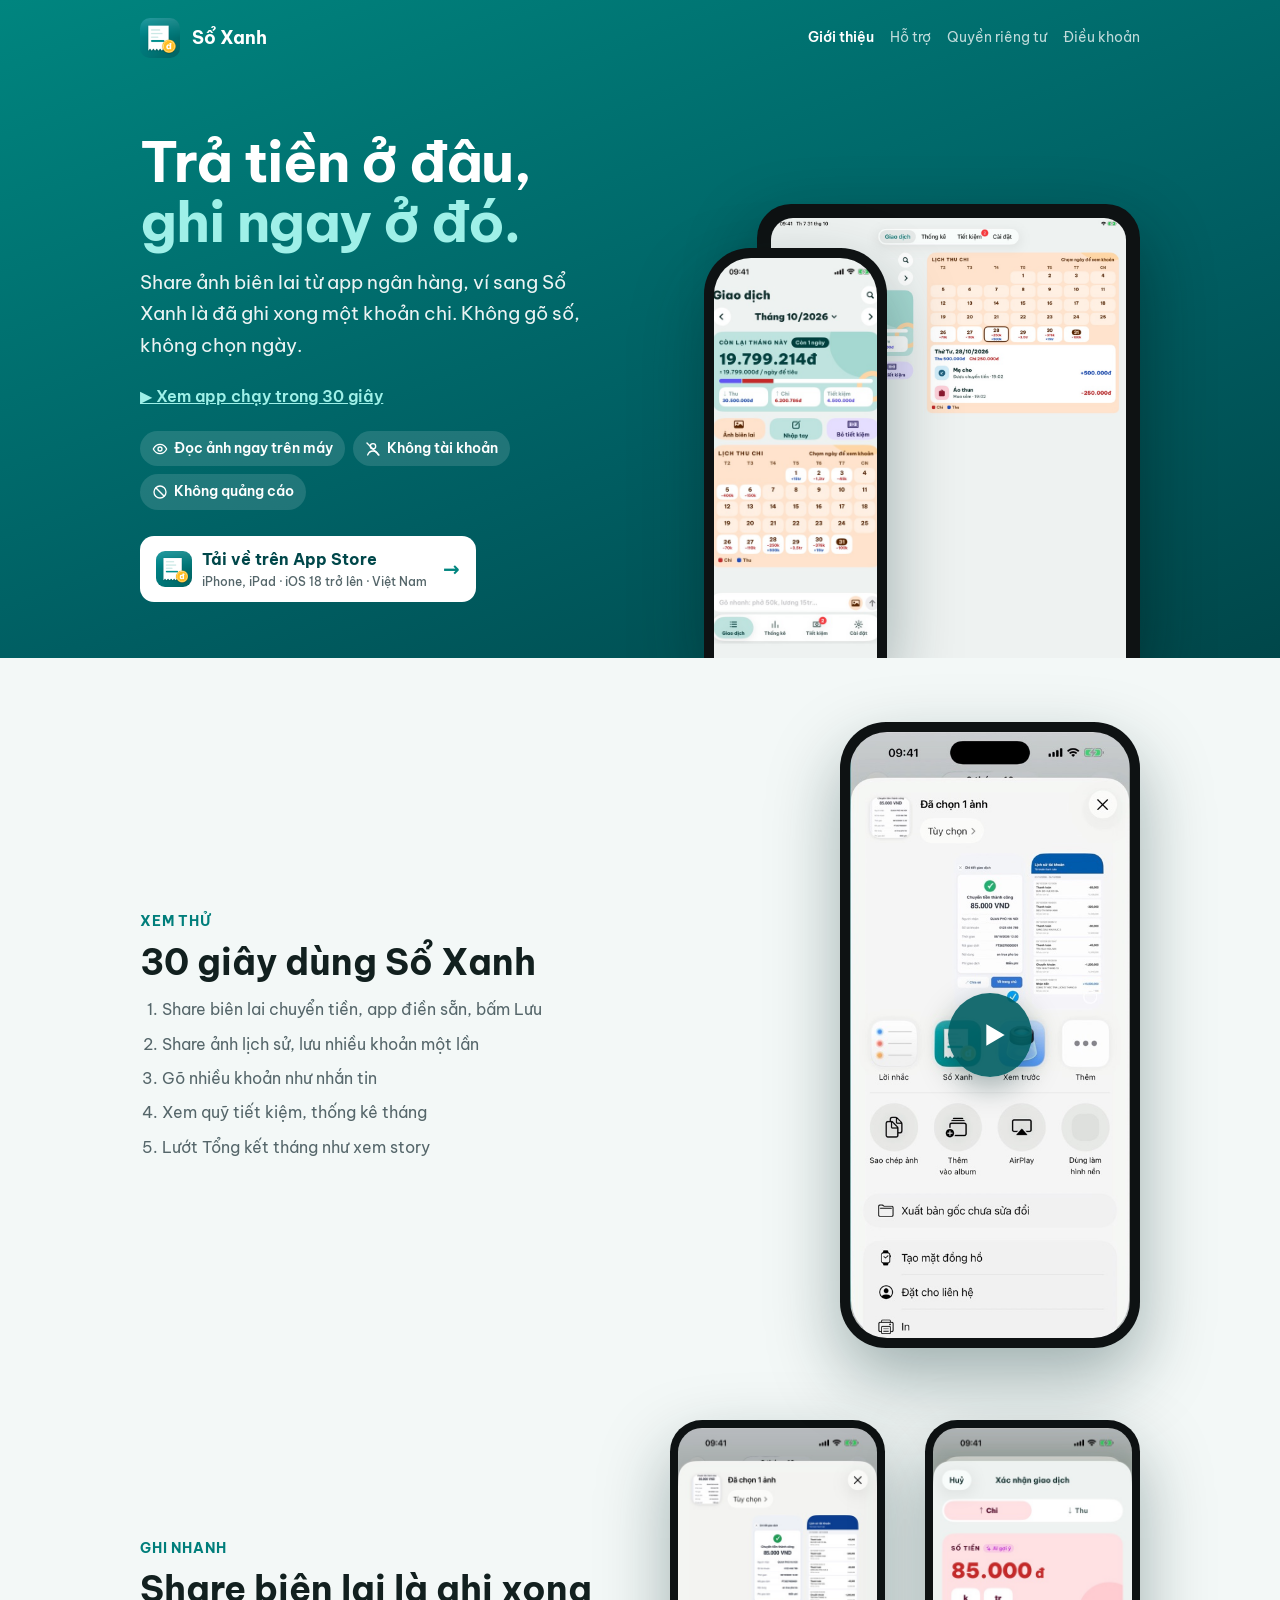
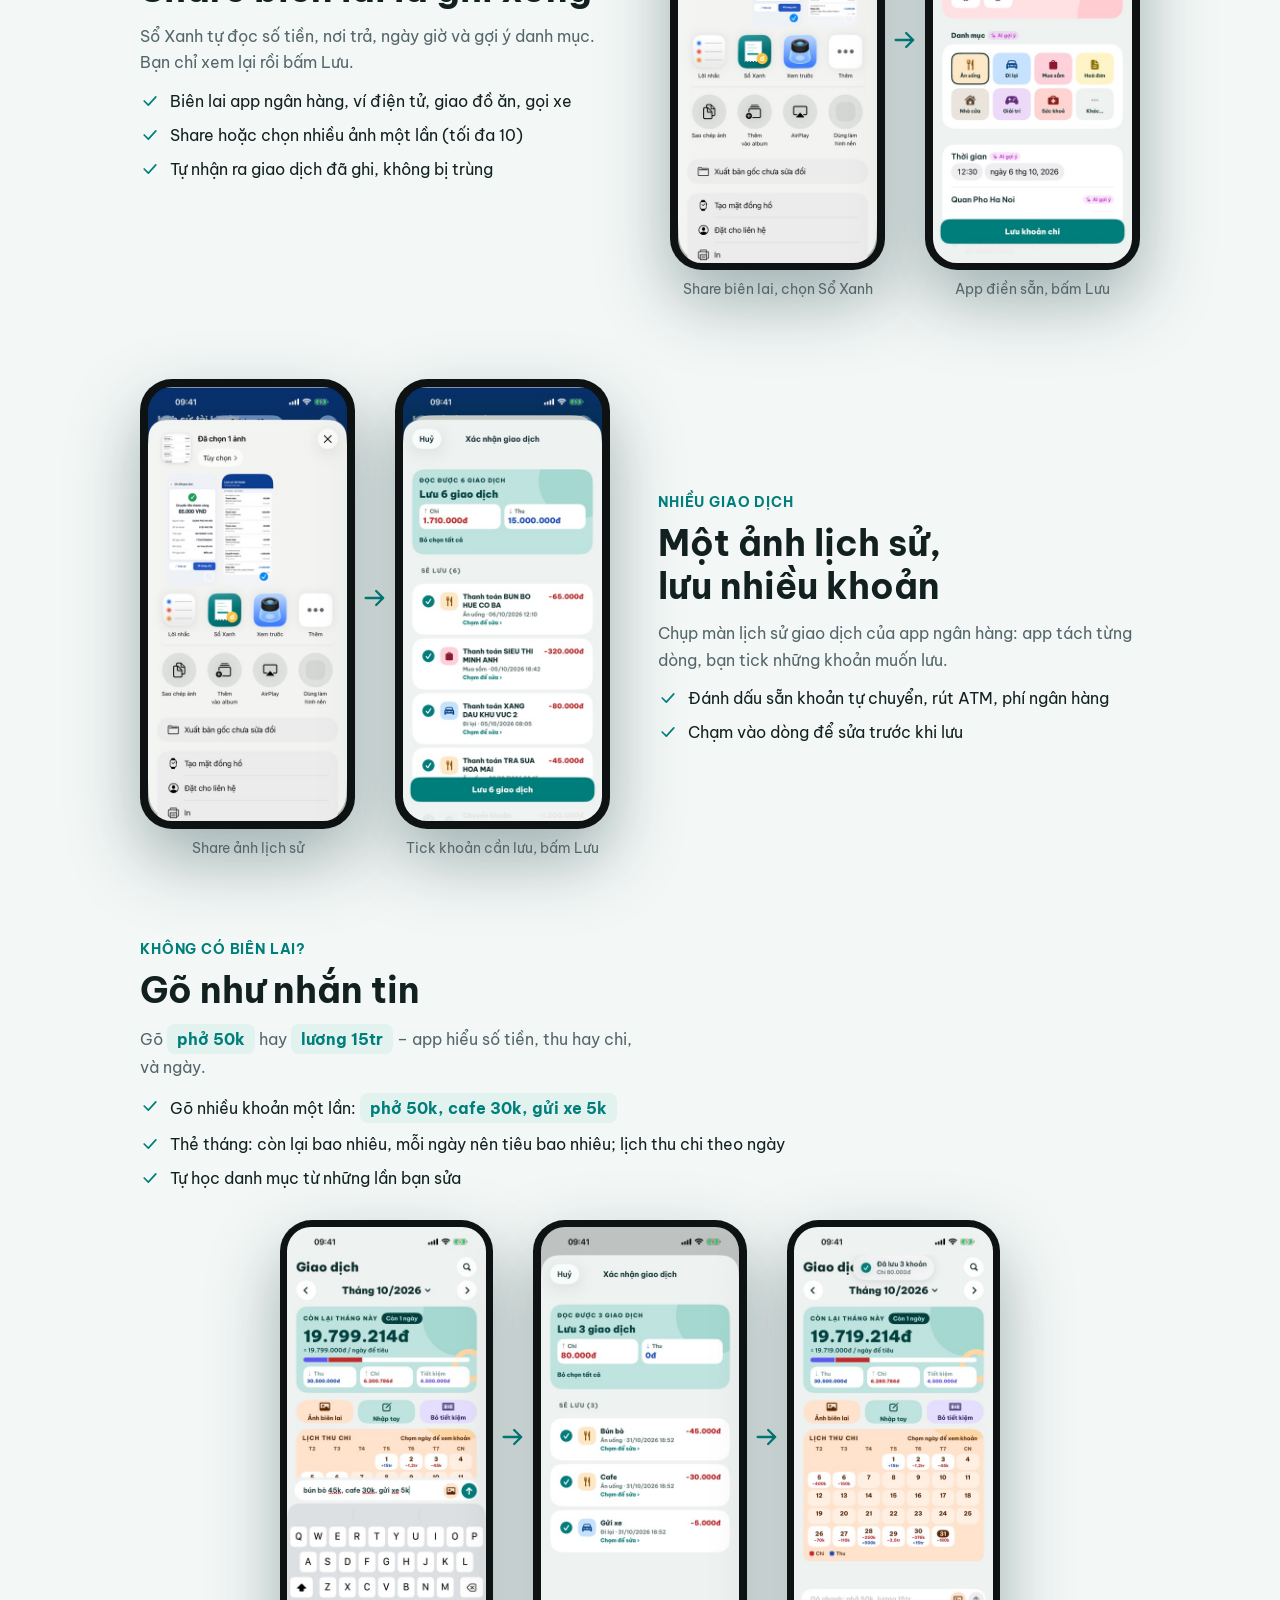
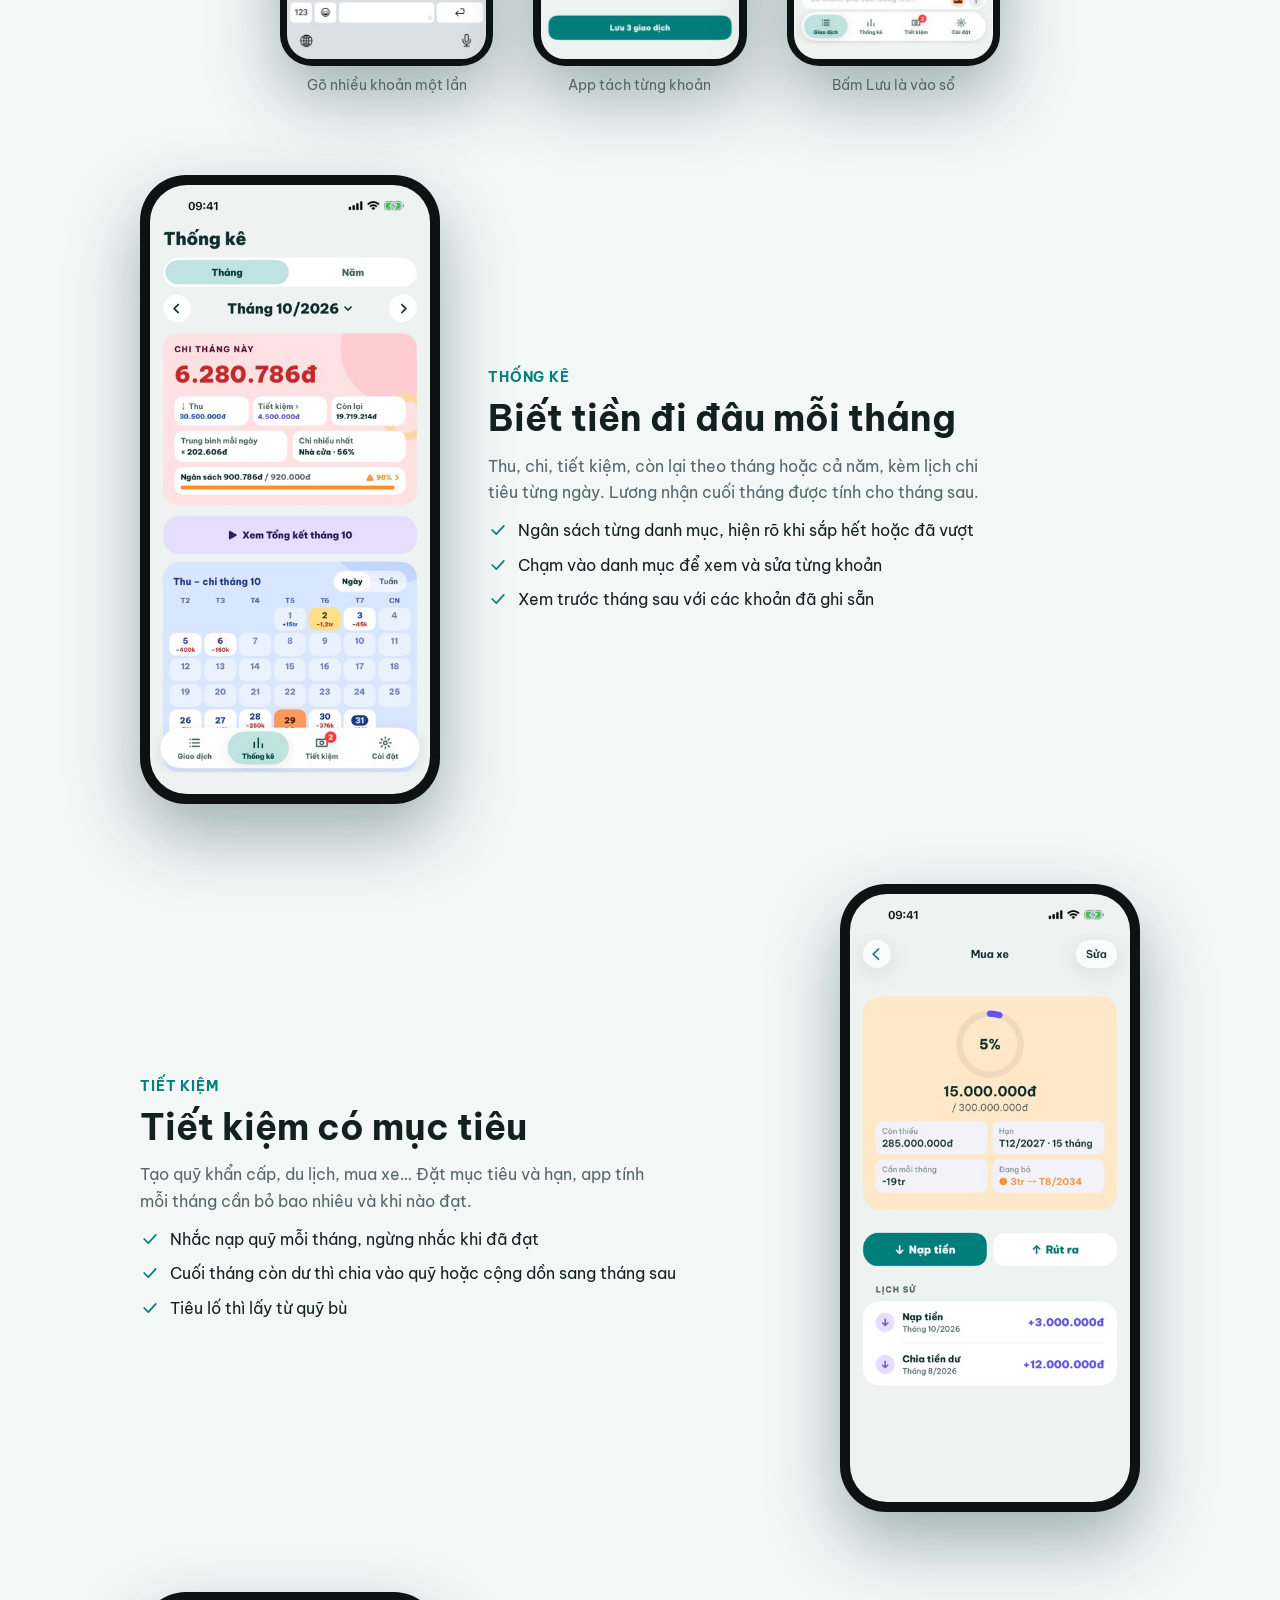
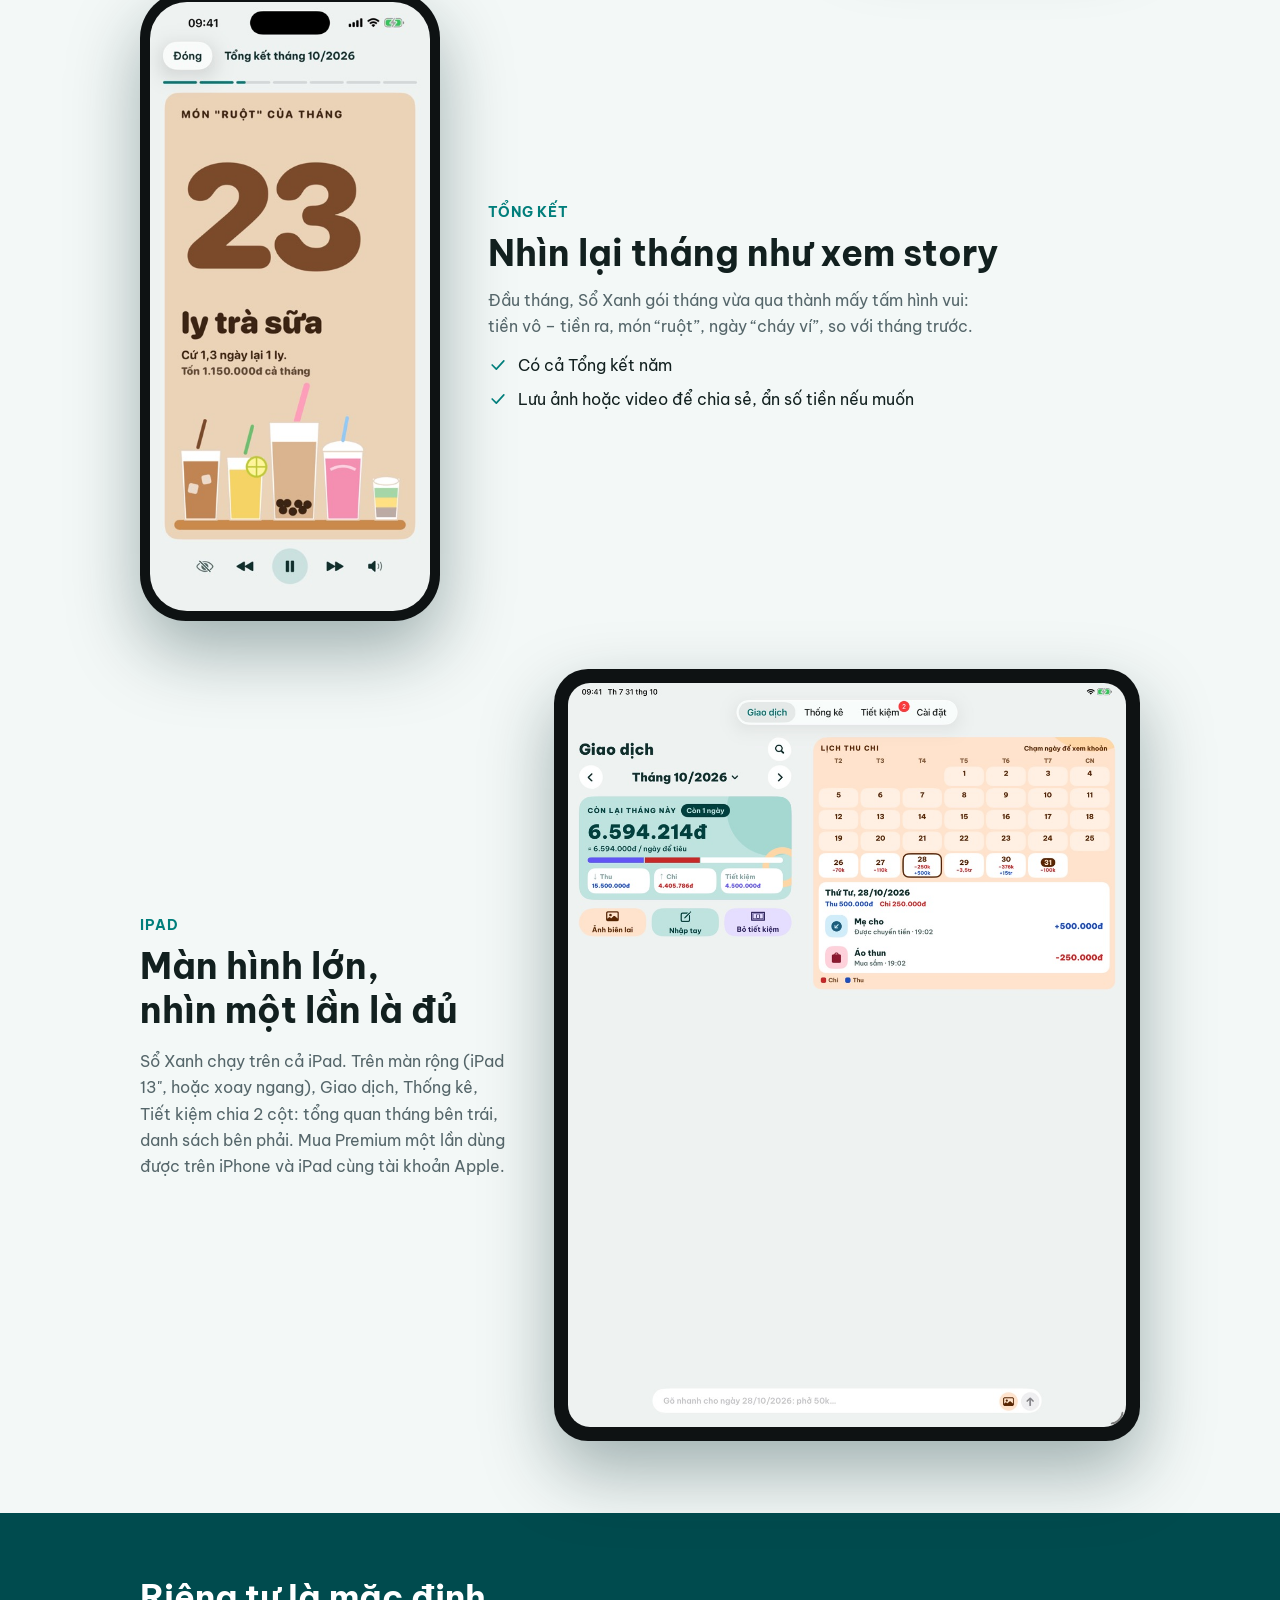
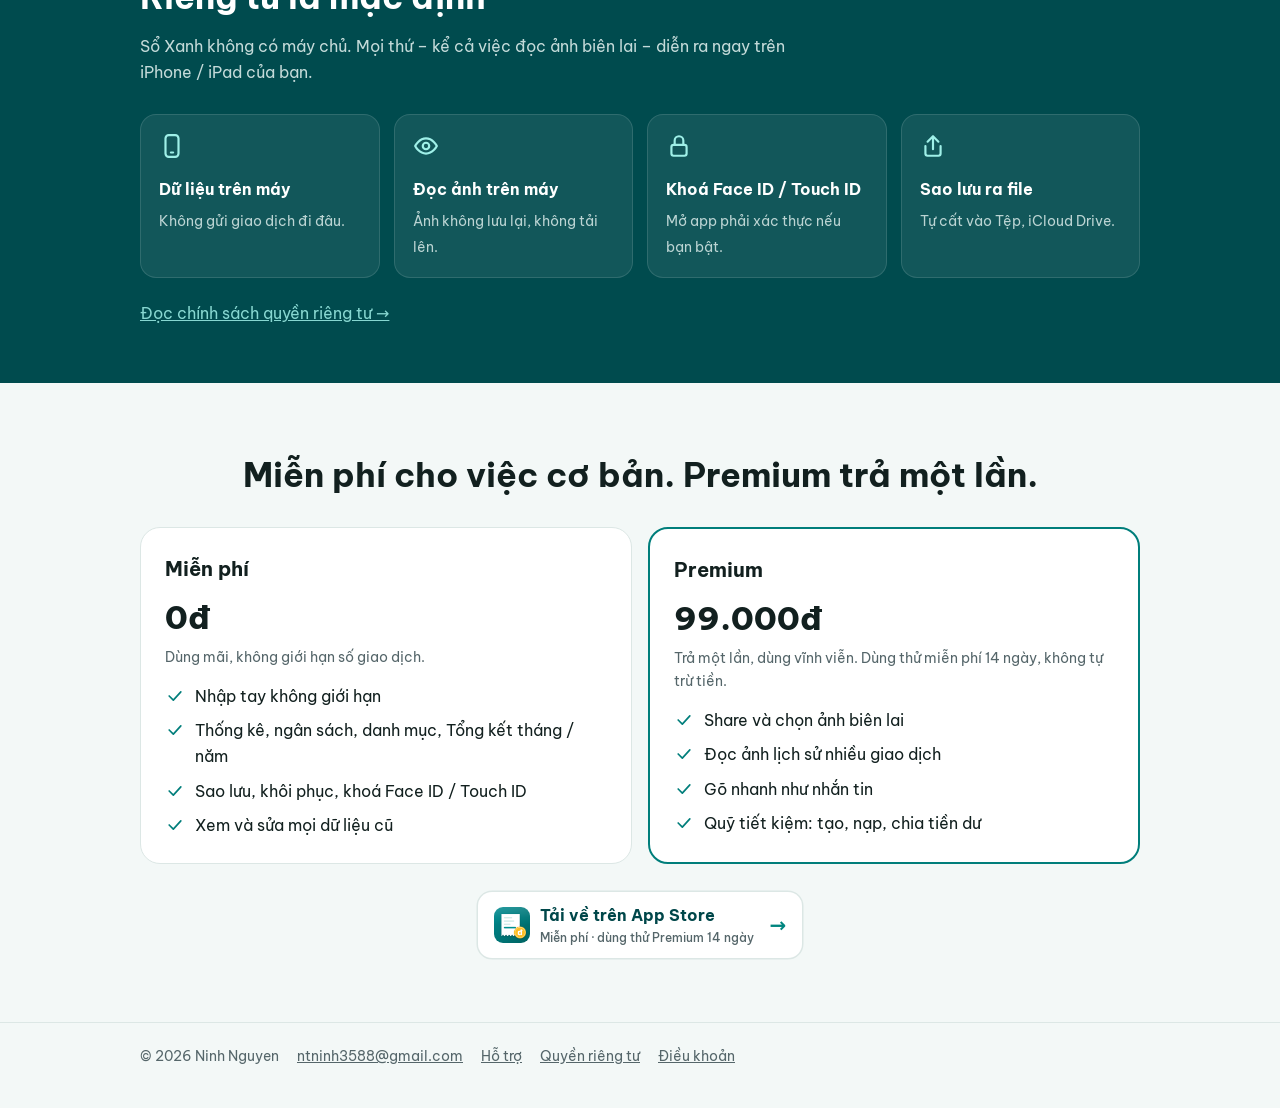
==== commit 4f9af39c: "Cập nhật theo giao diện mới: ảnh, video, Tổng kết tháng, câu hỏi mới; chính sách 31/10/2026" ====
--- a/index.html
+++ b/index.html
@@ -22,14 +22,14 @@
 <p class="lead">Share ảnh biên lai từ app ngân hàng, ví sang Sổ Xanh là đã ghi xong một khoản chi. Không gõ số, không chọn ngày.</p>
 <a class="watch" href="#video">▶ Xem app chạy trong 30 giây</a>
 <ul class="badges"><li><svg class="i" viewBox="0 0 24 24" fill="none" stroke="currentColor" stroke-width="2" stroke-linecap="round" stroke-linejoin="round" aria-hidden="true"><path d="M2 12s3.5-7 10-7 10 7 10 7-3.5 7-10 7S2 12 2 12z"/><circle cx="12" cy="12" r="3"/></svg>Đọc ảnh ngay trên máy</li><li><svg class="i" viewBox="0 0 24 24" fill="none" stroke="currentColor" stroke-width="2" stroke-linecap="round" stroke-linejoin="round" aria-hidden="true"><circle cx="12" cy="8" r="4"/><path d="M4 21c1.5-4 4.5-6 8-6s6.5 2 8 6"/><path d="M3 3l18 18"/></svg>Không tài khoản</li><li><svg class="i" viewBox="0 0 24 24" fill="none" stroke="currentColor" stroke-width="2" stroke-linecap="round" stroke-linejoin="round" aria-hidden="true"><circle cx="12" cy="12" r="9"/><path d="M6 6l12 12"/></svg>Không quảng cáo</li></ul>
-<a class="soon" href="https://apps.apple.com/vn/app/s%E1%BB%95-xanh-chi-ti%C3%AAu-th%C3%B4ng-minh/id6819318860"><img src="icon.png" alt="" width="36" height="36" style="border-radius:9px"><div>Tải về trên App Store<small>iPhone, iPad · iOS 18 trở lên · Việt Nam</small></div><span class="go" aria-hidden="true">→</span></a>
+<a class="soon" href="https://apps.apple.com/vn/app/so-xanh/id6819318860"><img src="icon.png" alt="" width="36" height="36" style="border-radius:9px"><div>Tải về trên App Store<small>iPhone, iPad · iOS 18 trở lên · Việt Nam</small></div><span class="go" aria-hidden="true">→</span></a>
 </div>
-<div class="shot duo"><div class="tablet hero-tablet"><img src="img/ipad-giao-dich.jpg" alt="Sổ Xanh trên iPad: màn Giao dịch 2 cột"></div><div class="device"><img src="img/2-main.jpg" alt="Tab Giao dịch trên iPhone: thẻ tháng còn lại 6.594.214đ, chi nhiều nhất, danh sách hôm nay"></div></div>
+<div class="shot duo"><div class="tablet hero-tablet"><img src="img/ipad-giao-dich.jpg" alt="Sổ Xanh trên iPad: màn Giao dịch 2 cột"></div><div class="device"><img src="img/2-main.jpg" alt="Tab Giao dịch trên iPhone: thẻ tháng còn lại 19.799.214đ, lối tắt nhập, lịch thu chi theo ngày"></div></div>
 </div>
 </div><div class="wrap demo" id="video">
 <div><p class="kicker">Xem thử</p><h2>30 giây dùng Sổ Xanh</h2>
 <ol><li>Share biên lai chuyển tiền, app điền sẵn, bấm Lưu</li><li>Share ảnh lịch sử, lưu nhiều khoản một lần</li>
-<li>Gõ nhiều khoản như nhắn tin</li><li>Xem tháng còn bao nhiêu, nạp quỹ tiết kiệm</li></ol></div>
+<li>Gõ nhiều khoản như nhắn tin</li><li>Xem quỹ tiết kiệm, thống kê tháng</li><li>Lướt Tổng kết tháng như xem story</li></ol></div>
 <div class="device player"><video playsinline preload="none" poster="img/video-poster.jpg" width="444" height="962"
 aria-label="Video giới thiệu Sổ Xanh, không có tiếng"><source src="img/so-xanh.mp4" type="video/mp4"></video>
 <button class="play" type="button" aria-label="Phát video"><svg viewBox="0 0 24 24" aria-hidden="true"><path d="M8 5.5v13l11-6.5z"/></svg></button></div>
@@ -45,9 +45,10 @@
 </script>
 <main class="wrap features"><div class="feature pair"><div class="text"><p class="kicker">Ghi nhanh</p><h2>Share biên lai là ghi xong</h2><p>Sổ Xanh tự đọc số tiền, nơi trả, ngày giờ và gợi ý danh mục. Bạn chỉ xem lại rồi bấm Lưu.</p><ul><li><svg class="i" viewBox="0 0 24 24" fill="none" stroke="currentColor" stroke-width="2" stroke-linecap="round" stroke-linejoin="round" aria-hidden="true"><path d="M5 12l5 5 9-10"/></svg><span>Biên lai app ngân hàng, ví điện tử, giao đồ ăn, gọi xe</span></li><li><svg class="i" viewBox="0 0 24 24" fill="none" stroke="currentColor" stroke-width="2" stroke-linecap="round" stroke-linejoin="round" aria-hidden="true"><path d="M5 12l5 5 9-10"/></svg><span>Share hoặc chọn nhiều ảnh một lần (tối đa 10)</span></li><li><svg class="i" viewBox="0 0 24 24" fill="none" stroke="currentColor" stroke-width="2" stroke-linecap="round" stroke-linejoin="round" aria-hidden="true"><path d="M5 12l5 5 9-10"/></svg><span>Tự nhận ra giao dịch đã ghi, không bị trùng</span></li></ul></div><div class="flow"><figure><div class="device"><img src="img/share-receipt.jpg" alt="Bảng chia sẻ của ảnh biên lai chuyển tiền 85.000 VND, có icon Sổ Xanh" loading="lazy" width="220"></div><figcaption>Share biên lai, chọn Sổ Xanh</figcaption></figure><svg class="i" viewBox="0 0 24 24" fill="none" stroke="currentColor" stroke-width="2" stroke-linecap="round" stroke-linejoin="round" aria-hidden="true"><path d="M4 12h15M13 6l6 6-6 6"/></svg><figure><div class="device"><img src="img/share-receipt-form.jpg" alt="Màn xác nhận điền sẵn 85.000đ, danh mục Ăn uống, ngày giờ, nơi trả" loading="lazy" width="220"></div><figcaption>App điền sẵn, bấm Lưu</figcaption></figure></div></div>
 <div class="feature pair flip"><div class="text"><p class="kicker">Nhiều giao dịch</p><h2>Một ảnh lịch sử, lưu nhiều khoản</h2><p>Chụp màn lịch sử giao dịch của app ngân hàng: app tách từng dòng, bạn tick những khoản muốn lưu.</p><ul><li><svg class="i" viewBox="0 0 24 24" fill="none" stroke="currentColor" stroke-width="2" stroke-linecap="round" stroke-linejoin="round" aria-hidden="true"><path d="M5 12l5 5 9-10"/></svg><span>Đánh dấu sẵn khoản tự chuyển, rút ATM, phí ngân hàng</span></li><li><svg class="i" viewBox="0 0 24 24" fill="none" stroke="currentColor" stroke-width="2" stroke-linecap="round" stroke-linejoin="round" aria-hidden="true"><path d="M5 12l5 5 9-10"/></svg><span>Chạm vào dòng để sửa trước khi lưu</span></li></ul></div><div class="flow"><figure><div class="device"><img src="img/share-history.jpg" alt="Bảng chia sẻ của ảnh lịch sử tài khoản có 6 giao dịch, có icon Sổ Xanh" loading="lazy" width="220"></div><figcaption>Share ảnh lịch sử</figcaption></figure><svg class="i" viewBox="0 0 24 24" fill="none" stroke="currentColor" stroke-width="2" stroke-linecap="round" stroke-linejoin="round" aria-hidden="true"><path d="M4 12h15M13 6l6 6-6 6"/></svg><figure><div class="device"><img src="img/share-history-list.jpg" alt="Danh sách các giao dịch đọc từ một ảnh lịch sử, tick sẵn, nút Lưu" loading="lazy" width="220"></div><figcaption>Tick khoản cần lưu, bấm Lưu</figcaption></figure></div></div>
-<div class="feature trio"><div class="text"><p class="kicker">Không có biên lai?</p><h2>Gõ như nhắn tin</h2><p>Gõ <span class="example">phở 50k</span> hay <span class="example">lương 15tr</span> – app hiểu số tiền, thu hay chi, và ngày.</p><ul><li><svg class="i" viewBox="0 0 24 24" fill="none" stroke="currentColor" stroke-width="2" stroke-linecap="round" stroke-linejoin="round" aria-hidden="true"><path d="M5 12l5 5 9-10"/></svg><span>Gõ nhiều khoản một lần: <span class="example">phở 50k, cafe 30k, gửi xe 5k</span></span></li><li><svg class="i" viewBox="0 0 24 24" fill="none" stroke="currentColor" stroke-width="2" stroke-linecap="round" stroke-linejoin="round" aria-hidden="true"><path d="M5 12l5 5 9-10"/></svg><span>Thẻ tháng: còn lại bao nhiêu, mỗi ngày nên tiêu bao nhiêu</span></li><li><svg class="i" viewBox="0 0 24 24" fill="none" stroke="currentColor" stroke-width="2" stroke-linecap="round" stroke-linejoin="round" aria-hidden="true"><path d="M5 12l5 5 9-10"/></svg><span>Tự học danh mục từ những lần bạn sửa</span></li></ul></div><div class="flow"><figure><div class="device"><img src="img/quick-type.jpg" alt="Ô gõ nhanh cuối màn Giao dịch, đang gõ cafe sua da 35k" loading="lazy" width="220"></div><figcaption>Gõ như nhắn tin</figcaption></figure><svg class="i" viewBox="0 0 24 24" fill="none" stroke="currentColor" stroke-width="2" stroke-linecap="round" stroke-linejoin="round" aria-hidden="true"><path d="M4 12h15M13 6l6 6-6 6"/></svg><figure><div class="device"><img src="img/quick-form.jpg" alt="Màn xác nhận: 35.000đ, chi, danh mục Ăn uống, ghi chú Cafe sua da" loading="lazy" width="220"></div><figcaption>App hiểu số tiền, danh mục</figcaption></figure><svg class="i" viewBox="0 0 24 24" fill="none" stroke="currentColor" stroke-width="2" stroke-linecap="round" stroke-linejoin="round" aria-hidden="true"><path d="M4 12h15M13 6l6 6-6 6"/></svg><figure><div class="device"><img src="img/quick-list.jpg" alt="Màn Giao dịch: khoản Cafe sua da −35.000đ ở đầu mục Hôm nay" loading="lazy" width="220"></div><figcaption>Bấm Lưu là vào sổ</figcaption></figure></div></div>
-<div class="feature flip"><div class="text"><p class="kicker">Thống kê</p><h2>Biết tiền đi đâu mỗi tháng</h2><p>Thu, chi, tiết kiệm, còn lại và biểu đồ 6 tháng. Lương nhận cuối tháng được tính cho tháng sau.</p><ul><li><svg class="i" viewBox="0 0 24 24" fill="none" stroke="currentColor" stroke-width="2" stroke-linecap="round" stroke-linejoin="round" aria-hidden="true"><path d="M5 12l5 5 9-10"/></svg><span>Ngân sách từng danh mục, hiện rõ khi sắp hết hoặc đã vượt</span></li><li><svg class="i" viewBox="0 0 24 24" fill="none" stroke="currentColor" stroke-width="2" stroke-linecap="round" stroke-linejoin="round" aria-hidden="true"><path d="M5 12l5 5 9-10"/></svg><span>Chạm vào danh mục để xem và sửa từng khoản</span></li></ul></div><div class="device"><img src="img/3-stats.jpg" alt="Tab Thống kê với thu, chi, tiết kiệm và biểu đồ" loading="lazy" width="300"></div></div>
-<div class="feature"><div class="text"><p class="kicker">Tiết kiệm</p><h2>Tiết kiệm có mục tiêu</h2><p>Tạo quỹ khẩn cấp, du lịch, mua xe… Đặt mục tiêu và hạn, app tính mỗi tháng cần bỏ bao nhiêu và khi nào đạt.</p><ul><li><svg class="i" viewBox="0 0 24 24" fill="none" stroke="currentColor" stroke-width="2" stroke-linecap="round" stroke-linejoin="round" aria-hidden="true"><path d="M5 12l5 5 9-10"/></svg><span>Nhắc nạp quỹ mỗi tháng, ngừng nhắc khi đã đạt</span></li><li><svg class="i" viewBox="0 0 24 24" fill="none" stroke="currentColor" stroke-width="2" stroke-linecap="round" stroke-linejoin="round" aria-hidden="true"><path d="M5 12l5 5 9-10"/></svg><span>Cuối tháng còn dư thì chia vào quỹ, tiêu lố thì lấy từ quỹ bù</span></li></ul></div><div class="device"><img src="img/6-goal.jpg" alt="Chi tiết quỹ Mua xe: 5% mục tiêu, còn thiếu, hạn, cần mỗi tháng" loading="lazy" width="300"></div></div></main>
+<div class="feature trio"><div class="text"><p class="kicker">Không có biên lai?</p><h2>Gõ như nhắn tin</h2><p>Gõ <span class="example">phở 50k</span> hay <span class="example">lương 15tr</span> – app hiểu số tiền, thu hay chi, và ngày.</p><ul><li><svg class="i" viewBox="0 0 24 24" fill="none" stroke="currentColor" stroke-width="2" stroke-linecap="round" stroke-linejoin="round" aria-hidden="true"><path d="M5 12l5 5 9-10"/></svg><span>Gõ nhiều khoản một lần: <span class="example">phở 50k, cafe 30k, gửi xe 5k</span></span></li><li><svg class="i" viewBox="0 0 24 24" fill="none" stroke="currentColor" stroke-width="2" stroke-linecap="round" stroke-linejoin="round" aria-hidden="true"><path d="M5 12l5 5 9-10"/></svg><span>Thẻ tháng: còn lại bao nhiêu, mỗi ngày nên tiêu bao nhiêu; lịch thu chi theo ngày</span></li><li><svg class="i" viewBox="0 0 24 24" fill="none" stroke="currentColor" stroke-width="2" stroke-linecap="round" stroke-linejoin="round" aria-hidden="true"><path d="M5 12l5 5 9-10"/></svg><span>Tự học danh mục từ những lần bạn sửa</span></li></ul></div><div class="flow"><figure><div class="device"><img src="img/quick-type.jpg" alt="Ô gõ nhanh cuối màn Giao dịch, đang gõ bún bò 45k, cafe 30k, gửi xe 5k" loading="lazy" width="220"></div><figcaption>Gõ nhiều khoản một lần</figcaption></figure><svg class="i" viewBox="0 0 24 24" fill="none" stroke="currentColor" stroke-width="2" stroke-linecap="round" stroke-linejoin="round" aria-hidden="true"><path d="M4 12h15M13 6l6 6-6 6"/></svg><figure><div class="device"><img src="img/quick-form.jpg" alt="Danh sách 3 khoản app đọc được: Bún bò 45.000đ, Cafe 30.000đ, Gửi xe 5.000đ, tick sẵn, nút Lưu 3 giao dịch" loading="lazy" width="220"></div><figcaption>App tách từng khoản</figcaption></figure><svg class="i" viewBox="0 0 24 24" fill="none" stroke="currentColor" stroke-width="2" stroke-linecap="round" stroke-linejoin="round" aria-hidden="true"><path d="M4 12h15M13 6l6 6-6 6"/></svg><figure><div class="device"><img src="img/quick-list.jpg" alt="Màn Giao dịch báo Đã lưu 3 khoản, chi 80.000đ" loading="lazy" width="220"></div><figcaption>Bấm Lưu là vào sổ</figcaption></figure></div></div>
+<div class="feature flip"><div class="text"><p class="kicker">Thống kê</p><h2>Biết tiền đi đâu mỗi tháng</h2><p>Thu, chi, tiết kiệm, còn lại theo tháng hoặc cả năm, kèm lịch chi tiêu từng ngày. Lương nhận cuối tháng được tính cho tháng sau.</p><ul><li><svg class="i" viewBox="0 0 24 24" fill="none" stroke="currentColor" stroke-width="2" stroke-linecap="round" stroke-linejoin="round" aria-hidden="true"><path d="M5 12l5 5 9-10"/></svg><span>Ngân sách từng danh mục, hiện rõ khi sắp hết hoặc đã vượt</span></li><li><svg class="i" viewBox="0 0 24 24" fill="none" stroke="currentColor" stroke-width="2" stroke-linecap="round" stroke-linejoin="round" aria-hidden="true"><path d="M5 12l5 5 9-10"/></svg><span>Chạm vào danh mục để xem và sửa từng khoản</span></li><li><svg class="i" viewBox="0 0 24 24" fill="none" stroke="currentColor" stroke-width="2" stroke-linecap="round" stroke-linejoin="round" aria-hidden="true"><path d="M5 12l5 5 9-10"/></svg><span>Xem trước tháng sau với các khoản đã ghi sẵn</span></li></ul></div><div class="device"><img src="img/3-stats.jpg" alt="Tab Thống kê: chi tháng này, thu, tiết kiệm, còn lại, nút Xem Tổng kết tháng, lịch chi tiêu theo ngày" loading="lazy" width="300"></div></div>
+<div class="feature"><div class="text"><p class="kicker">Tiết kiệm</p><h2>Tiết kiệm có mục tiêu</h2><p>Tạo quỹ khẩn cấp, du lịch, mua xe… Đặt mục tiêu và hạn, app tính mỗi tháng cần bỏ bao nhiêu và khi nào đạt.</p><ul><li><svg class="i" viewBox="0 0 24 24" fill="none" stroke="currentColor" stroke-width="2" stroke-linecap="round" stroke-linejoin="round" aria-hidden="true"><path d="M5 12l5 5 9-10"/></svg><span>Nhắc nạp quỹ mỗi tháng, ngừng nhắc khi đã đạt</span></li><li><svg class="i" viewBox="0 0 24 24" fill="none" stroke="currentColor" stroke-width="2" stroke-linecap="round" stroke-linejoin="round" aria-hidden="true"><path d="M5 12l5 5 9-10"/></svg><span>Cuối tháng còn dư thì chia vào quỹ hoặc cộng dồn sang tháng sau</span></li><li><svg class="i" viewBox="0 0 24 24" fill="none" stroke="currentColor" stroke-width="2" stroke-linecap="round" stroke-linejoin="round" aria-hidden="true"><path d="M5 12l5 5 9-10"/></svg><span>Tiêu lố thì lấy từ quỹ bù</span></li></ul></div><div class="device"><img src="img/6-goal.jpg" alt="Chi tiết quỹ Mua xe: 5% mục tiêu, còn thiếu, hạn, cần mỗi tháng" loading="lazy" width="300"></div></div>
+<div class="feature flip"><div class="text"><p class="kicker">Tổng kết</p><h2>Nhìn lại tháng như xem story</h2><p>Đầu tháng, Sổ Xanh gói tháng vừa qua thành mấy tấm hình vui: tiền vô – tiền ra, món “ruột”, ngày “cháy ví”, so với tháng trước.</p><ul><li><svg class="i" viewBox="0 0 24 24" fill="none" stroke="currentColor" stroke-width="2" stroke-linecap="round" stroke-linejoin="round" aria-hidden="true"><path d="M5 12l5 5 9-10"/></svg><span>Có cả Tổng kết năm</span></li><li><svg class="i" viewBox="0 0 24 24" fill="none" stroke="currentColor" stroke-width="2" stroke-linecap="round" stroke-linejoin="round" aria-hidden="true"><path d="M5 12l5 5 9-10"/></svg><span>Lưu ảnh hoặc video để chia sẻ, ẩn số tiền nếu muốn</span></li></ul></div><div class="device"><img src="img/recap.jpg" alt="Tấm Món ruột của tháng trong Tổng kết tháng: 23 ly trà sữa, cứ 1,3 ngày lại 1 ly" loading="lazy" width="300"></div></div></main>
 <div class="wrap ipad-band">
 <div class="text"><p class="kicker">iPad</p><h2>Màn hình lớn, nhìn một lần là đủ</h2>
 <p>Sổ Xanh chạy trên cả iPad. Trên màn rộng (iPad 13", hoặc xoay ngang), Giao dịch, Thống kê, Tiết kiệm chia 2 cột: tổng quan tháng bên trái, danh sách bên phải. Mua Premium một lần dùng được trên iPhone và iPad cùng tài khoản Apple.</p></div>
@@ -65,11 +66,11 @@
 </div></div><div class="wrap pricing"><h2>Miễn phí cho việc cơ bản. Premium trả một lần.</h2>
 <div class="plans">
 <div class="plan"><h3>Miễn phí</h3><div class="price">0đ</div><p class="note">Dùng mãi, không giới hạn số giao dịch.</p>
-<ul><li><svg class="i" viewBox="0 0 24 24" fill="none" stroke="currentColor" stroke-width="2" stroke-linecap="round" stroke-linejoin="round" aria-hidden="true"><path d="M5 12l5 5 9-10"/></svg><span>Nhập tay không giới hạn</span></li><li><svg class="i" viewBox="0 0 24 24" fill="none" stroke="currentColor" stroke-width="2" stroke-linecap="round" stroke-linejoin="round" aria-hidden="true"><path d="M5 12l5 5 9-10"/></svg><span>Thống kê, ngân sách, danh mục</span></li><li><svg class="i" viewBox="0 0 24 24" fill="none" stroke="currentColor" stroke-width="2" stroke-linecap="round" stroke-linejoin="round" aria-hidden="true"><path d="M5 12l5 5 9-10"/></svg><span>Sao lưu, khôi phục, khoá Face ID / Touch ID</span></li><li><svg class="i" viewBox="0 0 24 24" fill="none" stroke="currentColor" stroke-width="2" stroke-linecap="round" stroke-linejoin="round" aria-hidden="true"><path d="M5 12l5 5 9-10"/></svg><span>Xem và sửa mọi dữ liệu cũ</span></li></ul></div>
+<ul><li><svg class="i" viewBox="0 0 24 24" fill="none" stroke="currentColor" stroke-width="2" stroke-linecap="round" stroke-linejoin="round" aria-hidden="true"><path d="M5 12l5 5 9-10"/></svg><span>Nhập tay không giới hạn</span></li><li><svg class="i" viewBox="0 0 24 24" fill="none" stroke="currentColor" stroke-width="2" stroke-linecap="round" stroke-linejoin="round" aria-hidden="true"><path d="M5 12l5 5 9-10"/></svg><span>Thống kê, ngân sách, danh mục, Tổng kết tháng / năm</span></li><li><svg class="i" viewBox="0 0 24 24" fill="none" stroke="currentColor" stroke-width="2" stroke-linecap="round" stroke-linejoin="round" aria-hidden="true"><path d="M5 12l5 5 9-10"/></svg><span>Sao lưu, khôi phục, khoá Face ID / Touch ID</span></li><li><svg class="i" viewBox="0 0 24 24" fill="none" stroke="currentColor" stroke-width="2" stroke-linecap="round" stroke-linejoin="round" aria-hidden="true"><path d="M5 12l5 5 9-10"/></svg><span>Xem và sửa mọi dữ liệu cũ</span></li></ul></div>
 <div class="plan pro"><h3>Premium</h3><div class="price">99.000đ</div><p class="note">Trả một lần, dùng vĩnh viễn. Dùng thử miễn phí 14 ngày, không tự trừ tiền.</p>
 <ul><li><svg class="i" viewBox="0 0 24 24" fill="none" stroke="currentColor" stroke-width="2" stroke-linecap="round" stroke-linejoin="round" aria-hidden="true"><path d="M5 12l5 5 9-10"/></svg><span>Share và chọn ảnh biên lai</span></li><li><svg class="i" viewBox="0 0 24 24" fill="none" stroke="currentColor" stroke-width="2" stroke-linecap="round" stroke-linejoin="round" aria-hidden="true"><path d="M5 12l5 5 9-10"/></svg><span>Đọc ảnh lịch sử nhiều giao dịch</span></li><li><svg class="i" viewBox="0 0 24 24" fill="none" stroke="currentColor" stroke-width="2" stroke-linecap="round" stroke-linejoin="round" aria-hidden="true"><path d="M5 12l5 5 9-10"/></svg><span>Gõ nhanh như nhắn tin</span></li><li><svg class="i" viewBox="0 0 24 24" fill="none" stroke="currentColor" stroke-width="2" stroke-linecap="round" stroke-linejoin="round" aria-hidden="true"><path d="M5 12l5 5 9-10"/></svg><span>Quỹ tiết kiệm: tạo, nạp, chia tiền dư</span></li></ul></div>
 </div>
-<div class="get"><a class="soon" href="https://apps.apple.com/vn/app/s%E1%BB%95-xanh-chi-ti%C3%AAu-th%C3%B4ng-minh/id6819318860"><img src="icon.png" alt="" width="36" height="36" style="border-radius:9px"><div>Tải về trên App Store<small>Miễn phí · dùng thử Premium 14 ngày</small></div><span class="go" aria-hidden="true">→</span></a></div>
+<div class="get"><a class="soon" href="https://apps.apple.com/vn/app/so-xanh/id6819318860"><img src="icon.png" alt="" width="36" height="36" style="border-radius:9px"><div>Tải về trên App Store<small>Miễn phí · dùng thử Premium 14 ngày</small></div><span class="go" aria-hidden="true">→</span></a></div>
 </div>
 <footer><div class="wrap"><span>© 2026 Ninh Nguyen</span><a href="mailto:ntninh3588@gmail.com">ntninh3588@gmail.com</a>
 <a href="support.html">Hỗ trợ</a><a href="privacy.html">Quyền riêng tư</a><a href="terms.html">Điều khoản</a></div></footer>
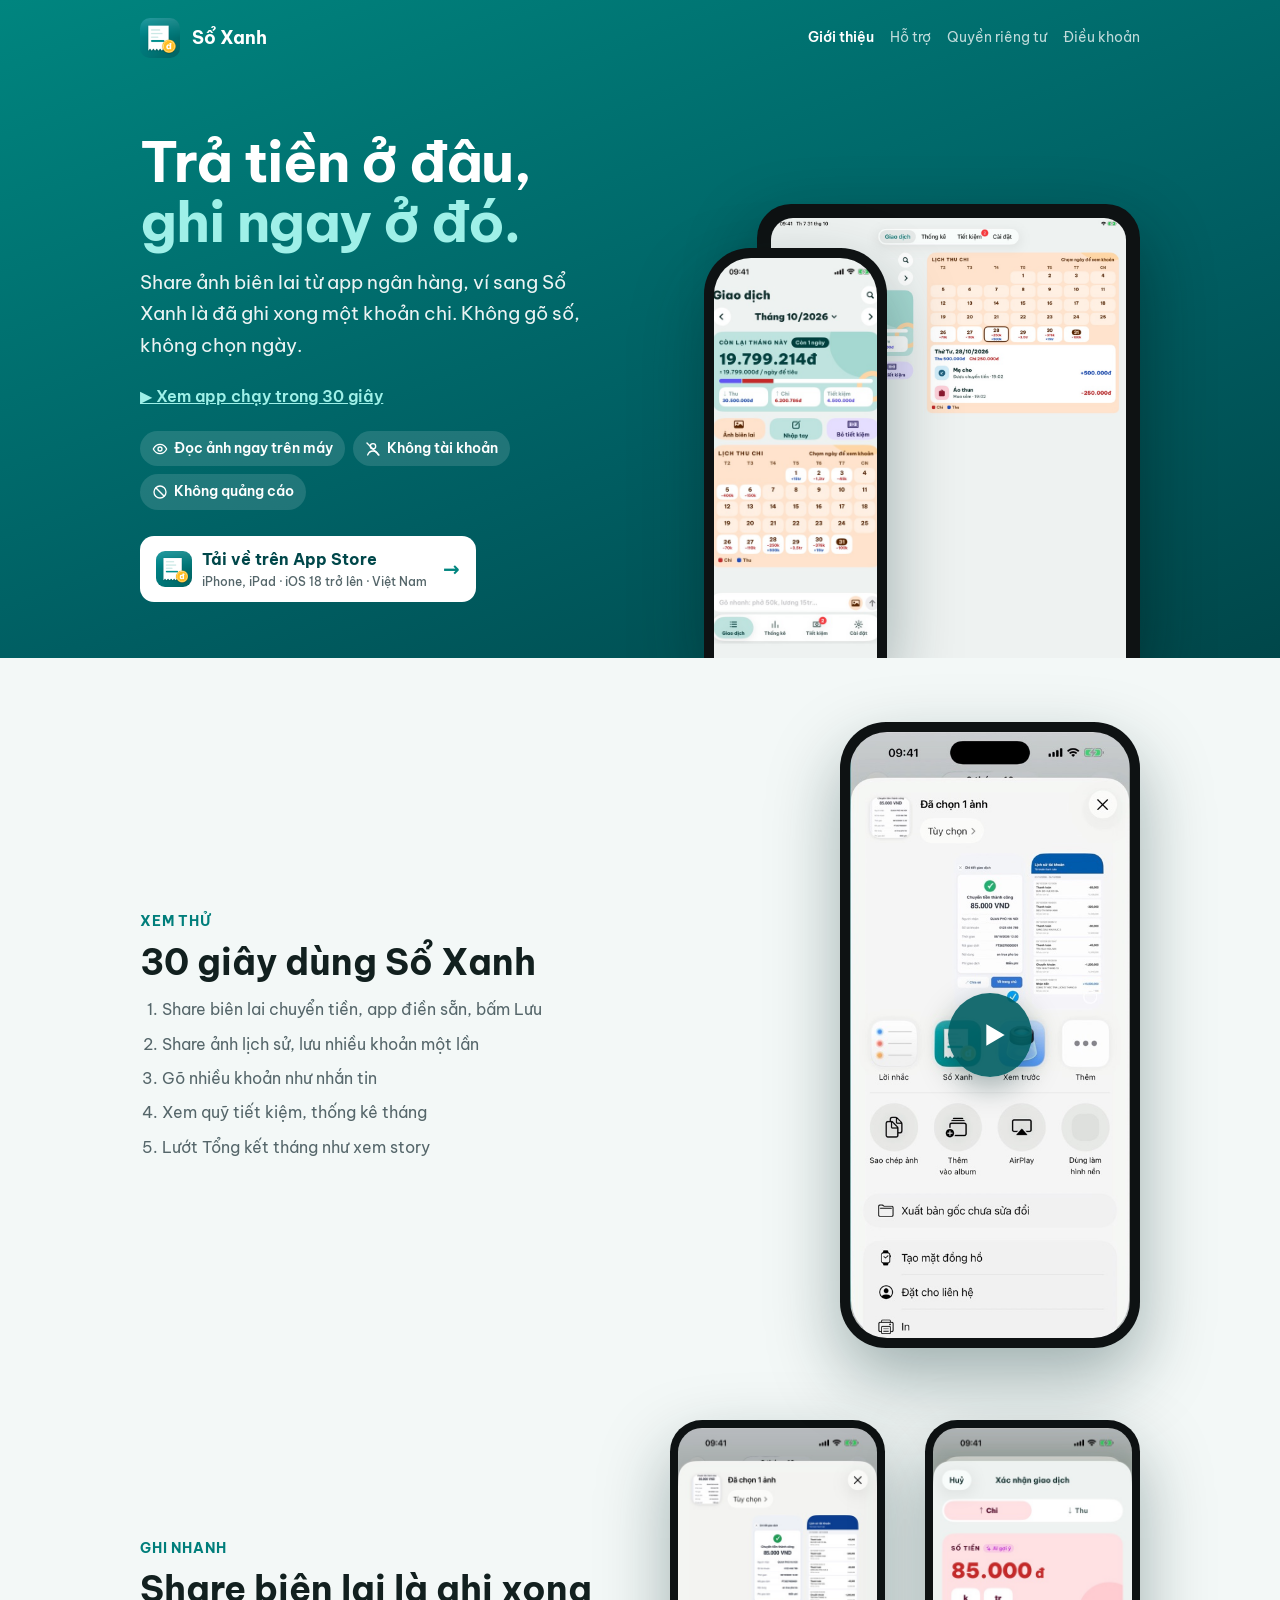
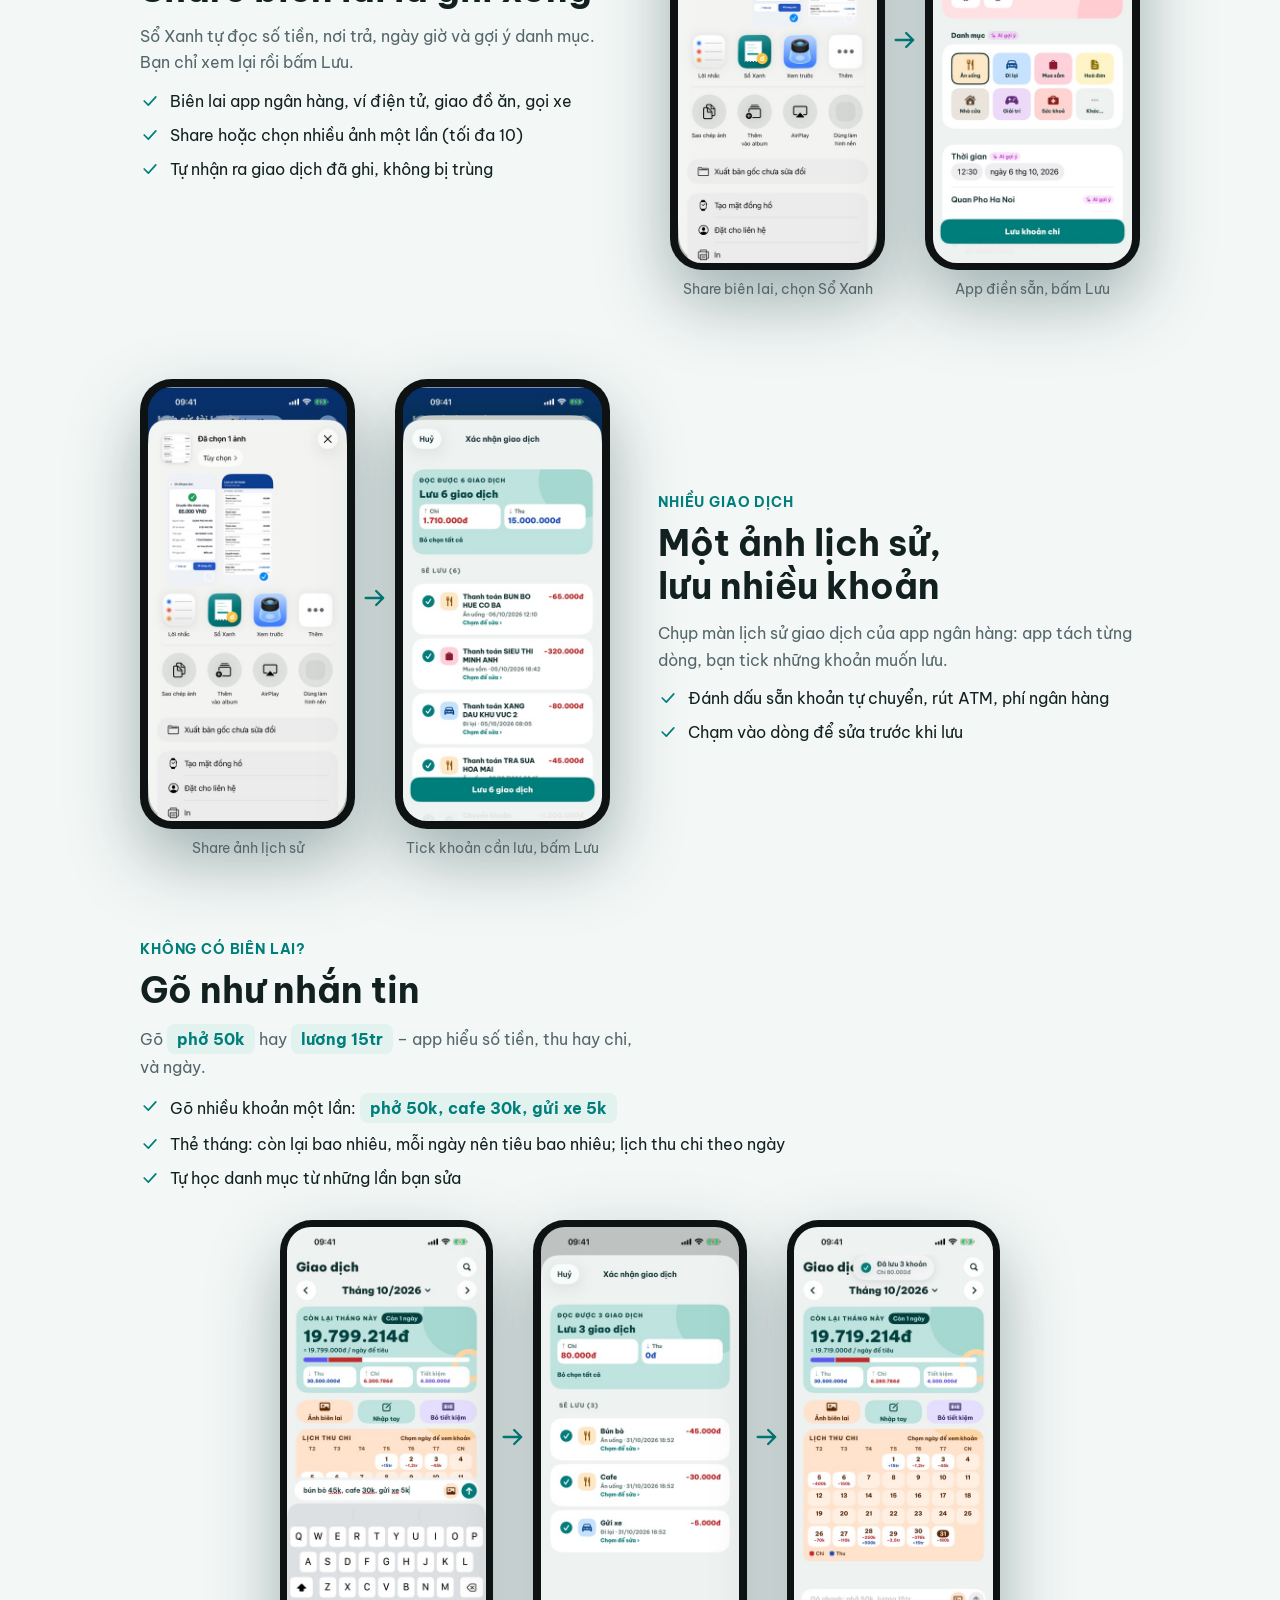
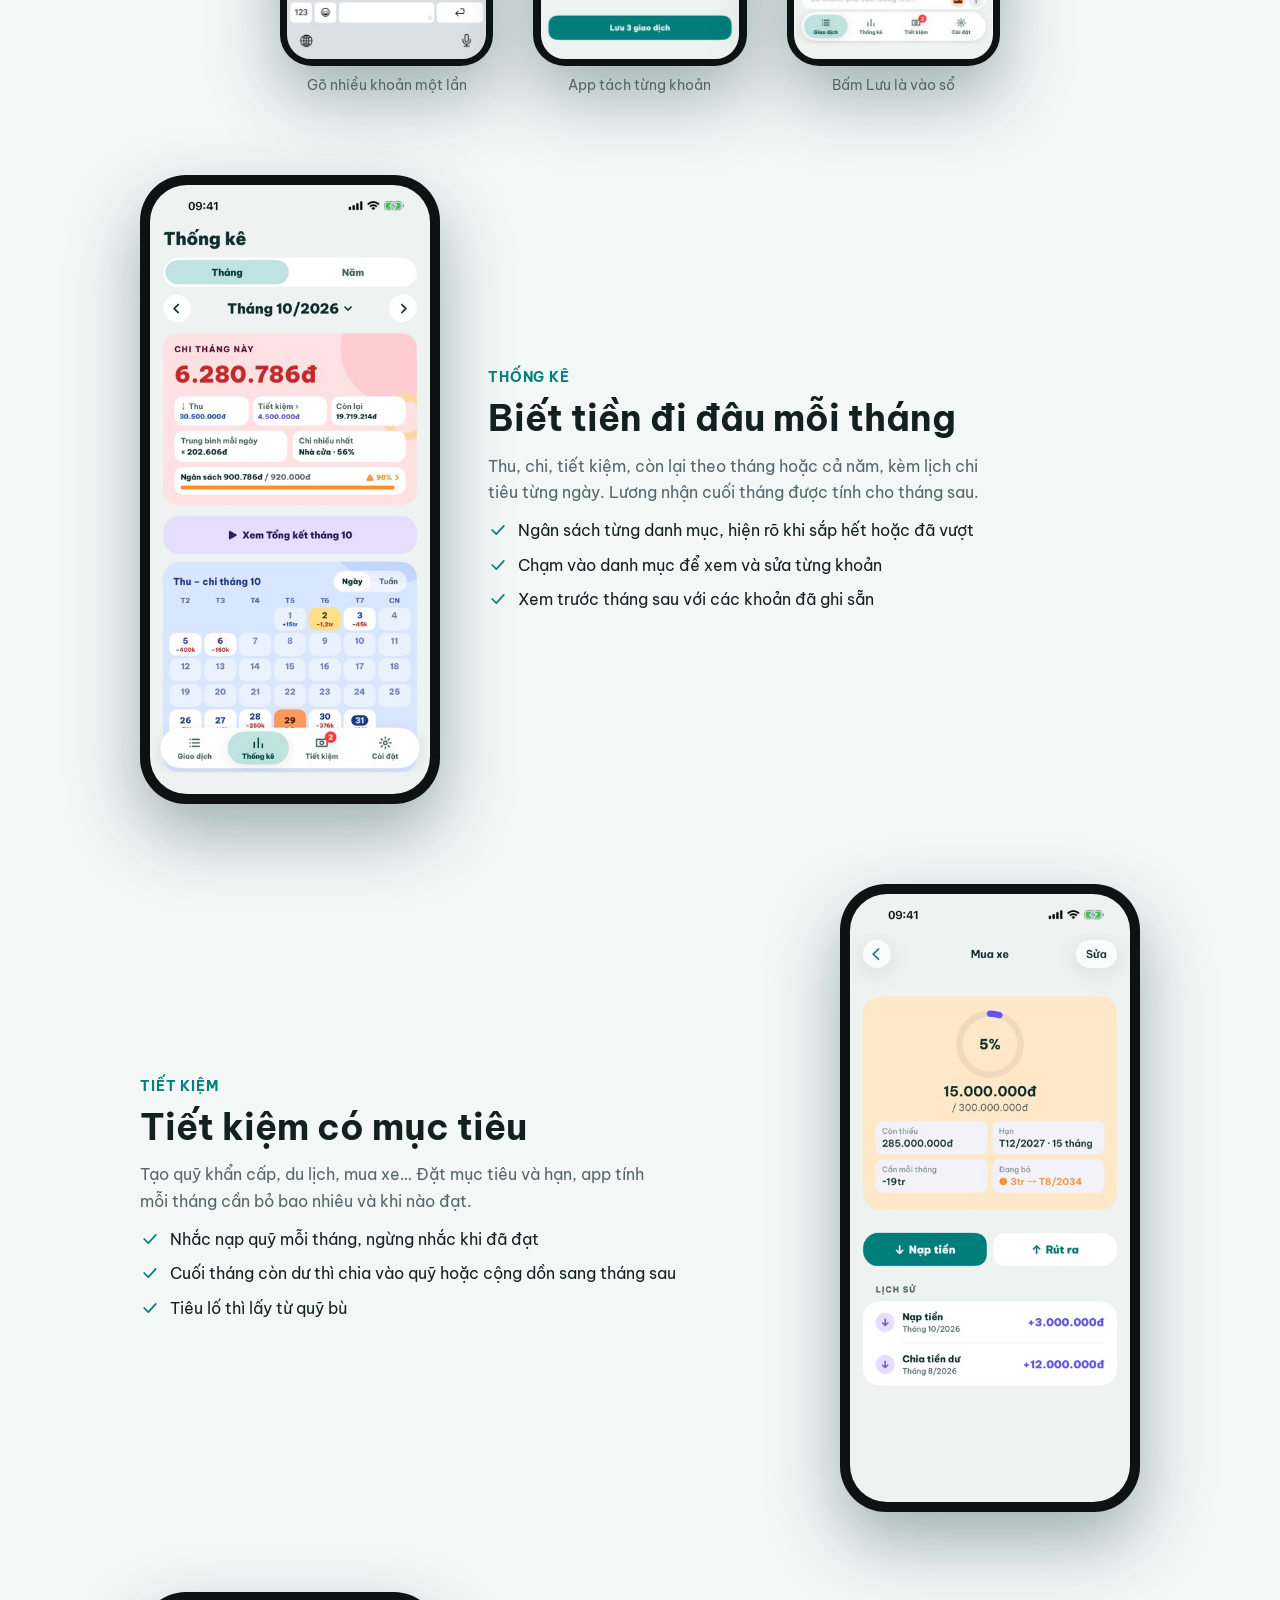
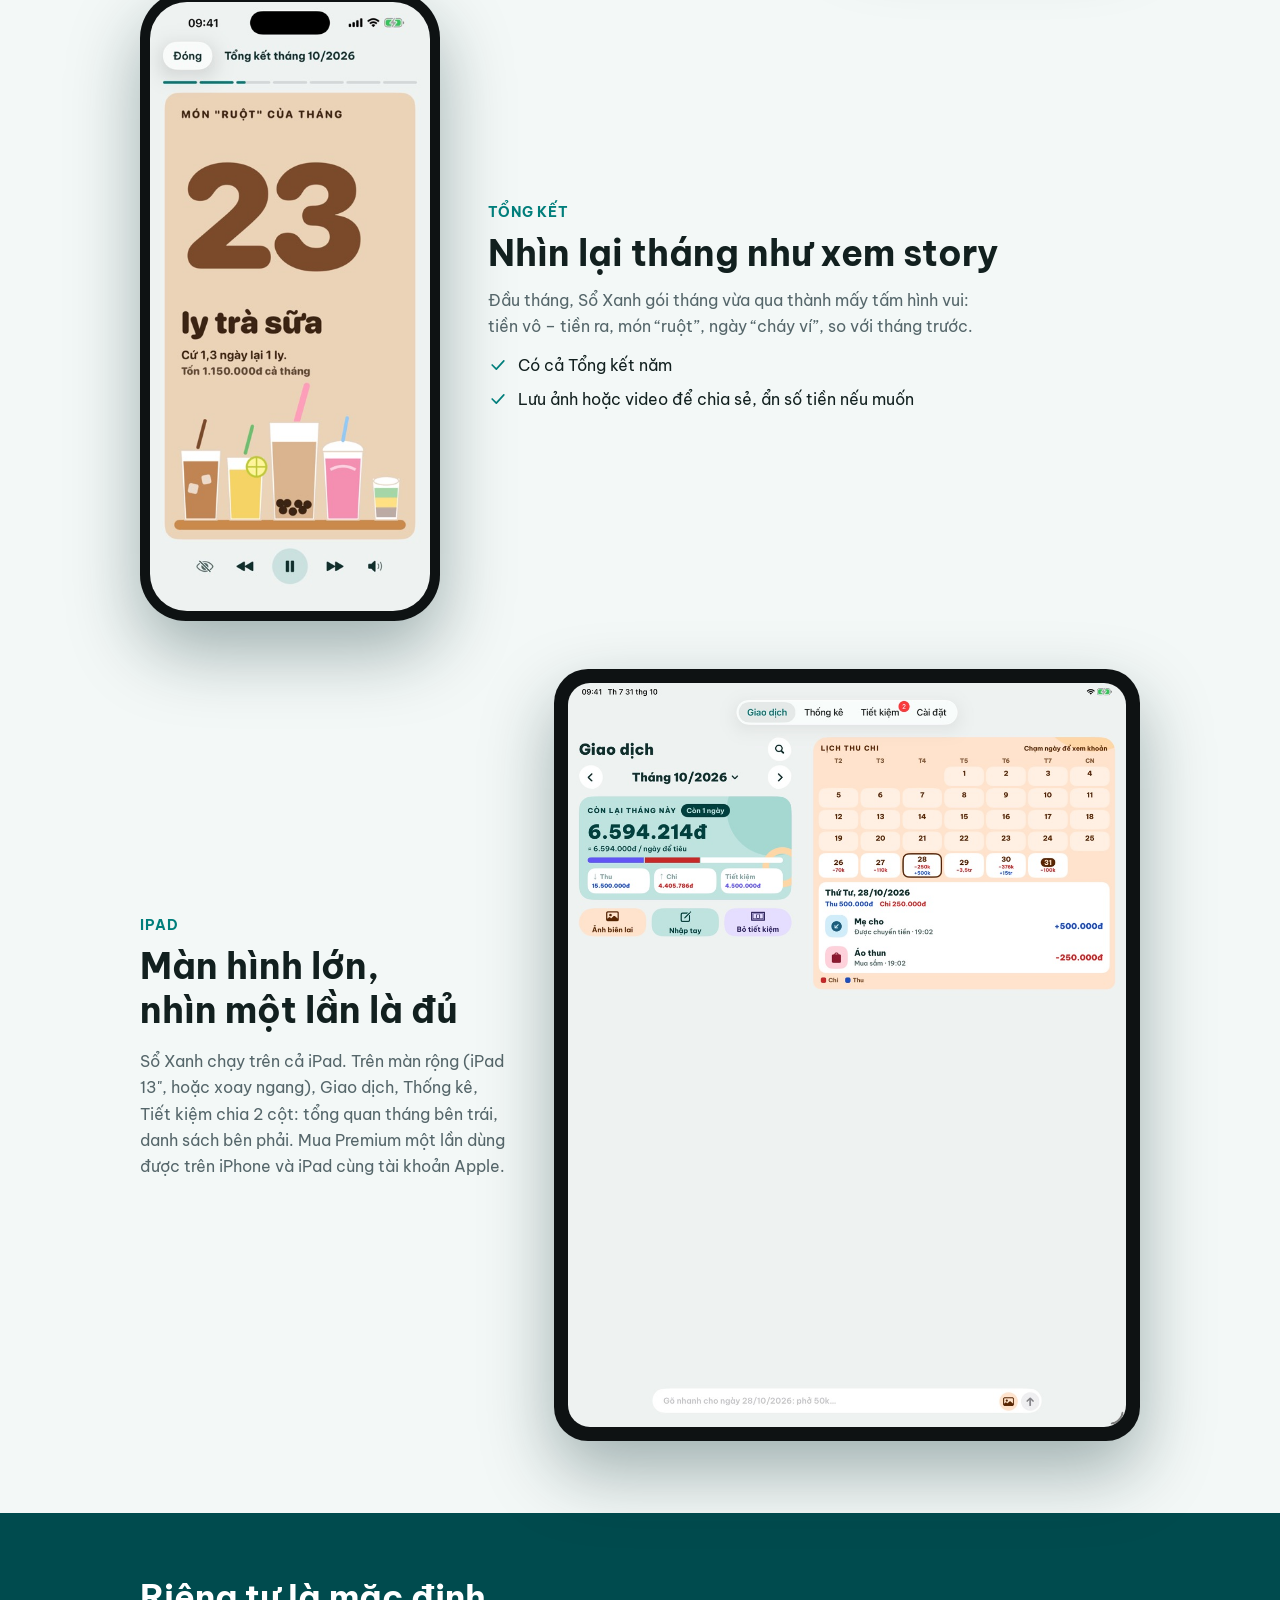
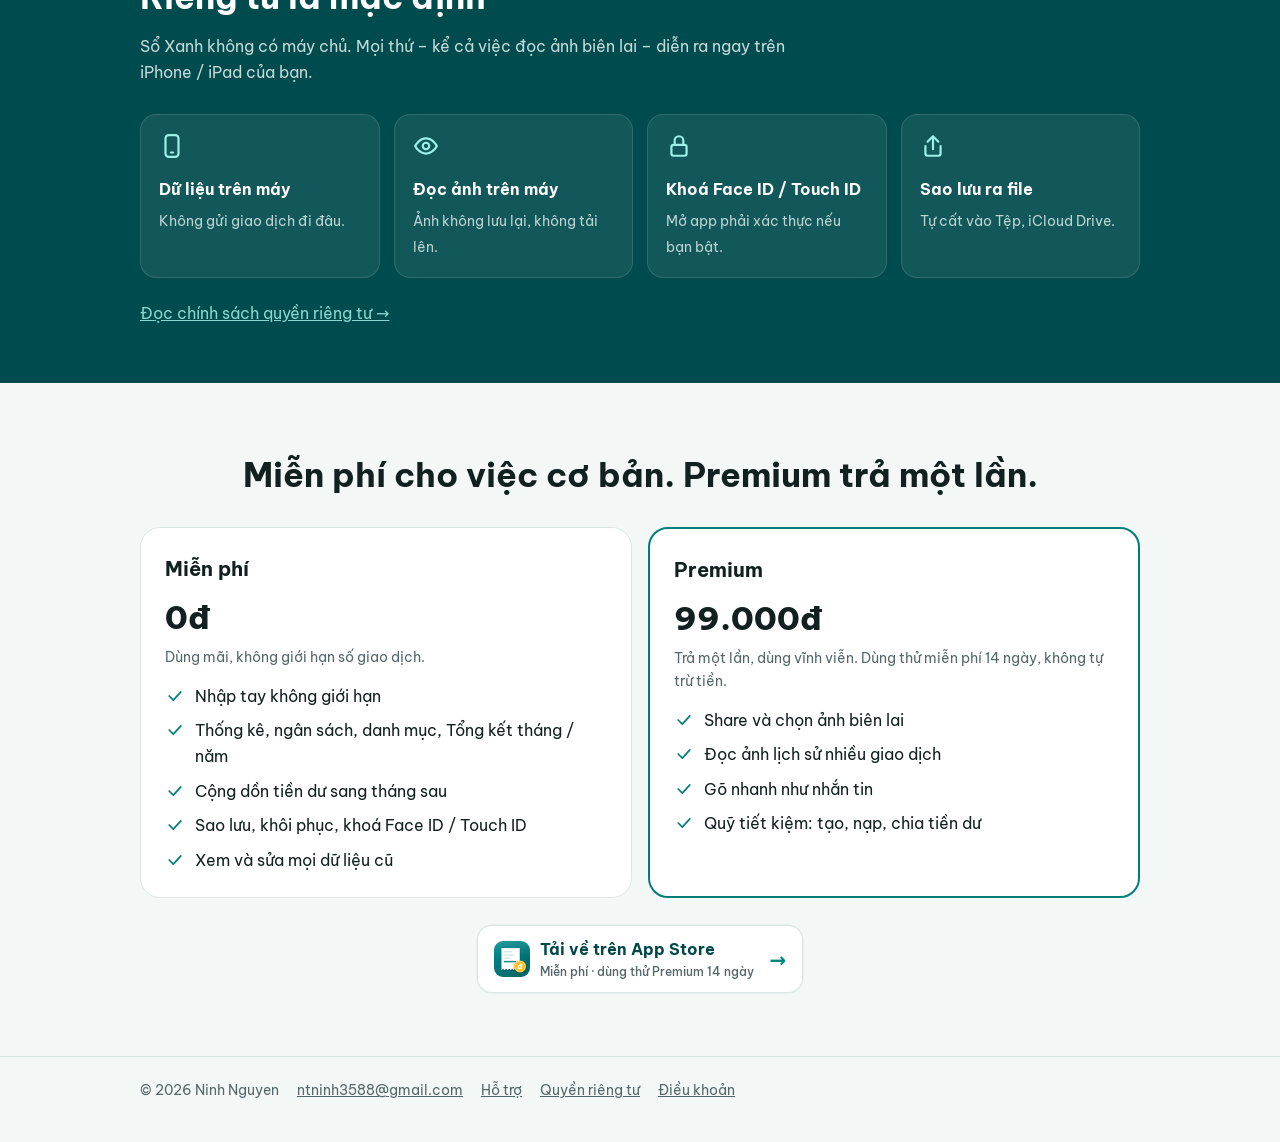
==== commit ade651bf: "Cộng dồn tiền dư miễn phí" ====
--- a/index.html
+++ b/index.html
@@ -66,7 +66,7 @@
 </div></div><div class="wrap pricing"><h2>Miễn phí cho việc cơ bản. Premium trả một lần.</h2>
 <div class="plans">
 <div class="plan"><h3>Miễn phí</h3><div class="price">0đ</div><p class="note">Dùng mãi, không giới hạn số giao dịch.</p>
-<ul><li><svg class="i" viewBox="0 0 24 24" fill="none" stroke="currentColor" stroke-width="2" stroke-linecap="round" stroke-linejoin="round" aria-hidden="true"><path d="M5 12l5 5 9-10"/></svg><span>Nhập tay không giới hạn</span></li><li><svg class="i" viewBox="0 0 24 24" fill="none" stroke="currentColor" stroke-width="2" stroke-linecap="round" stroke-linejoin="round" aria-hidden="true"><path d="M5 12l5 5 9-10"/></svg><span>Thống kê, ngân sách, danh mục, Tổng kết tháng / năm</span></li><li><svg class="i" viewBox="0 0 24 24" fill="none" stroke="currentColor" stroke-width="2" stroke-linecap="round" stroke-linejoin="round" aria-hidden="true"><path d="M5 12l5 5 9-10"/></svg><span>Sao lưu, khôi phục, khoá Face ID / Touch ID</span></li><li><svg class="i" viewBox="0 0 24 24" fill="none" stroke="currentColor" stroke-width="2" stroke-linecap="round" stroke-linejoin="round" aria-hidden="true"><path d="M5 12l5 5 9-10"/></svg><span>Xem và sửa mọi dữ liệu cũ</span></li></ul></div>
+<ul><li><svg class="i" viewBox="0 0 24 24" fill="none" stroke="currentColor" stroke-width="2" stroke-linecap="round" stroke-linejoin="round" aria-hidden="true"><path d="M5 12l5 5 9-10"/></svg><span>Nhập tay không giới hạn</span></li><li><svg class="i" viewBox="0 0 24 24" fill="none" stroke="currentColor" stroke-width="2" stroke-linecap="round" stroke-linejoin="round" aria-hidden="true"><path d="M5 12l5 5 9-10"/></svg><span>Thống kê, ngân sách, danh mục, Tổng kết tháng / năm</span></li><li><svg class="i" viewBox="0 0 24 24" fill="none" stroke="currentColor" stroke-width="2" stroke-linecap="round" stroke-linejoin="round" aria-hidden="true"><path d="M5 12l5 5 9-10"/></svg><span>Cộng dồn tiền dư sang tháng sau</span></li><li><svg class="i" viewBox="0 0 24 24" fill="none" stroke="currentColor" stroke-width="2" stroke-linecap="round" stroke-linejoin="round" aria-hidden="true"><path d="M5 12l5 5 9-10"/></svg><span>Sao lưu, khôi phục, khoá Face ID / Touch ID</span></li><li><svg class="i" viewBox="0 0 24 24" fill="none" stroke="currentColor" stroke-width="2" stroke-linecap="round" stroke-linejoin="round" aria-hidden="true"><path d="M5 12l5 5 9-10"/></svg><span>Xem và sửa mọi dữ liệu cũ</span></li></ul></div>
 <div class="plan pro"><h3>Premium</h3><div class="price">99.000đ</div><p class="note">Trả một lần, dùng vĩnh viễn. Dùng thử miễn phí 14 ngày, không tự trừ tiền.</p>
 <ul><li><svg class="i" viewBox="0 0 24 24" fill="none" stroke="currentColor" stroke-width="2" stroke-linecap="round" stroke-linejoin="round" aria-hidden="true"><path d="M5 12l5 5 9-10"/></svg><span>Share và chọn ảnh biên lai</span></li><li><svg class="i" viewBox="0 0 24 24" fill="none" stroke="currentColor" stroke-width="2" stroke-linecap="round" stroke-linejoin="round" aria-hidden="true"><path d="M5 12l5 5 9-10"/></svg><span>Đọc ảnh lịch sử nhiều giao dịch</span></li><li><svg class="i" viewBox="0 0 24 24" fill="none" stroke="currentColor" stroke-width="2" stroke-linecap="round" stroke-linejoin="round" aria-hidden="true"><path d="M5 12l5 5 9-10"/></svg><span>Gõ nhanh như nhắn tin</span></li><li><svg class="i" viewBox="0 0 24 24" fill="none" stroke="currentColor" stroke-width="2" stroke-linecap="round" stroke-linejoin="round" aria-hidden="true"><path d="M5 12l5 5 9-10"/></svg><span>Quỹ tiết kiệm: tạo, nạp, chia tiền dư</span></li></ul></div>
 </div>
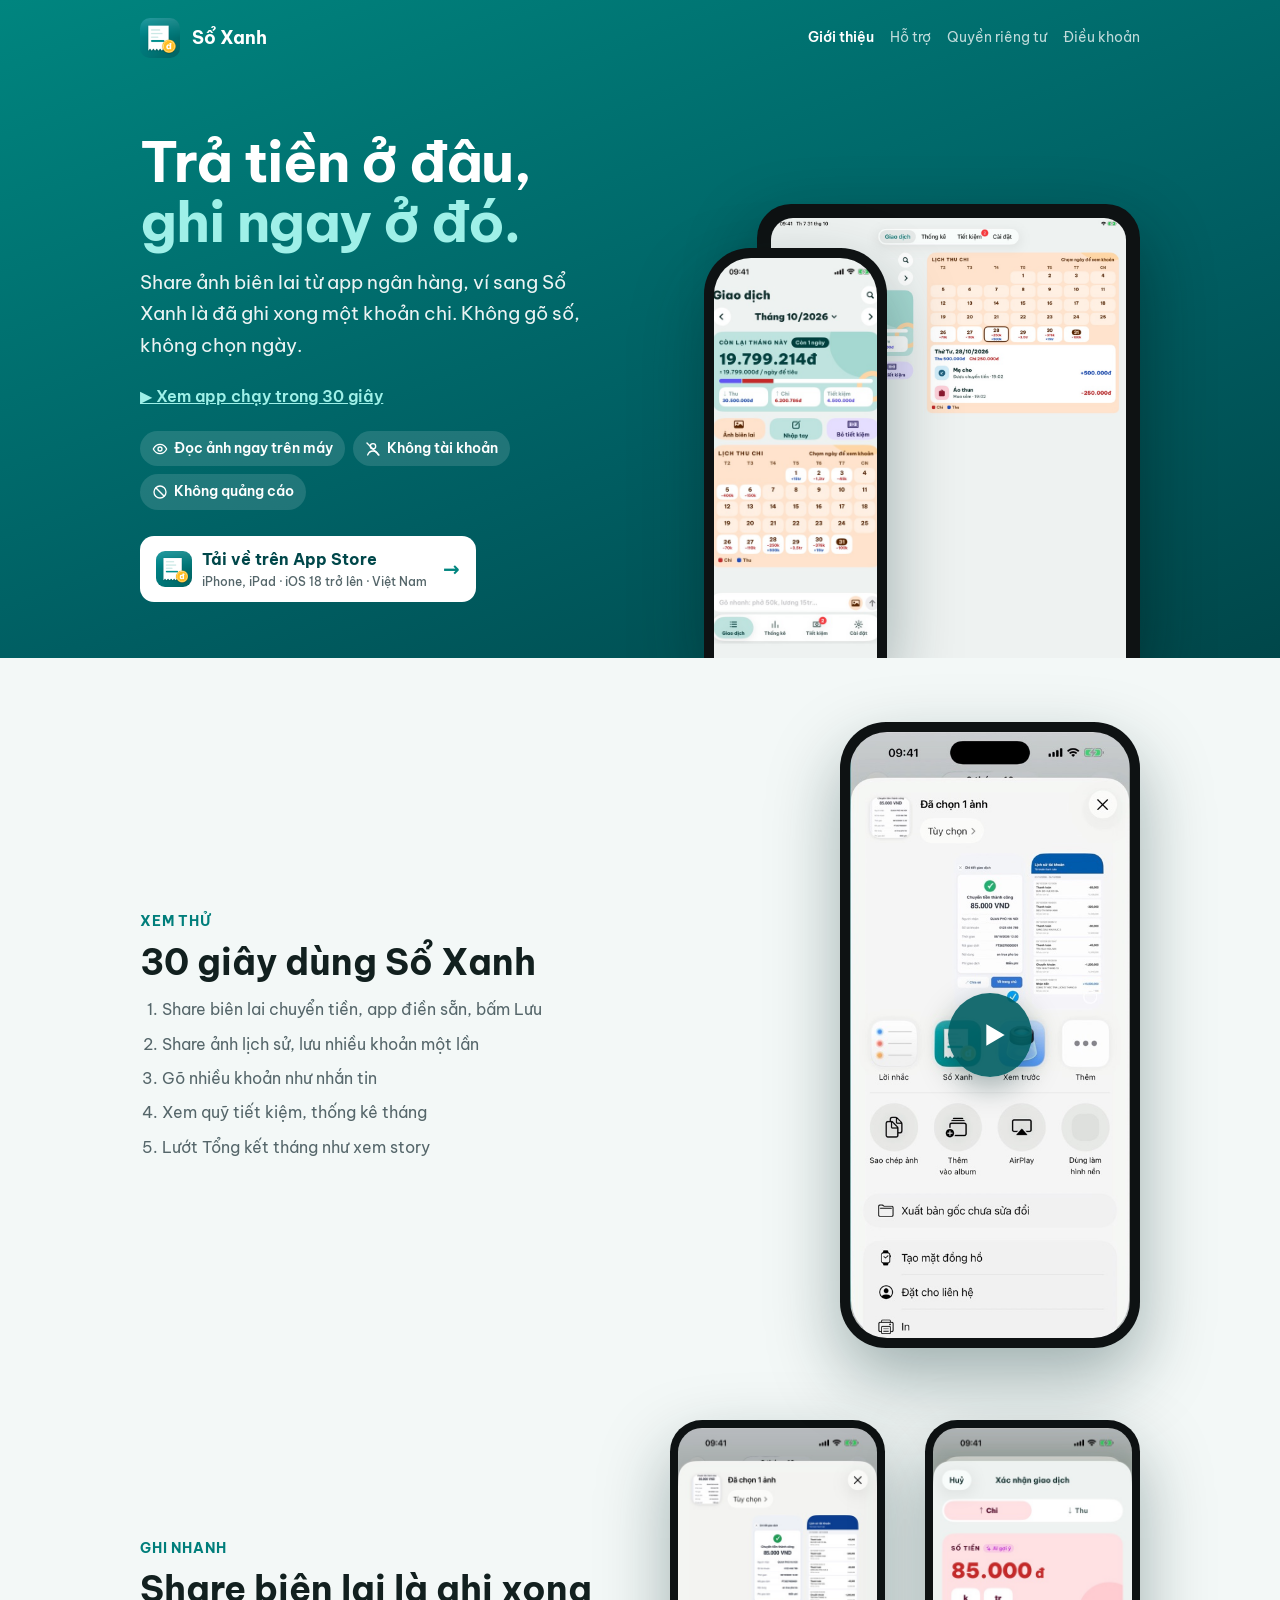
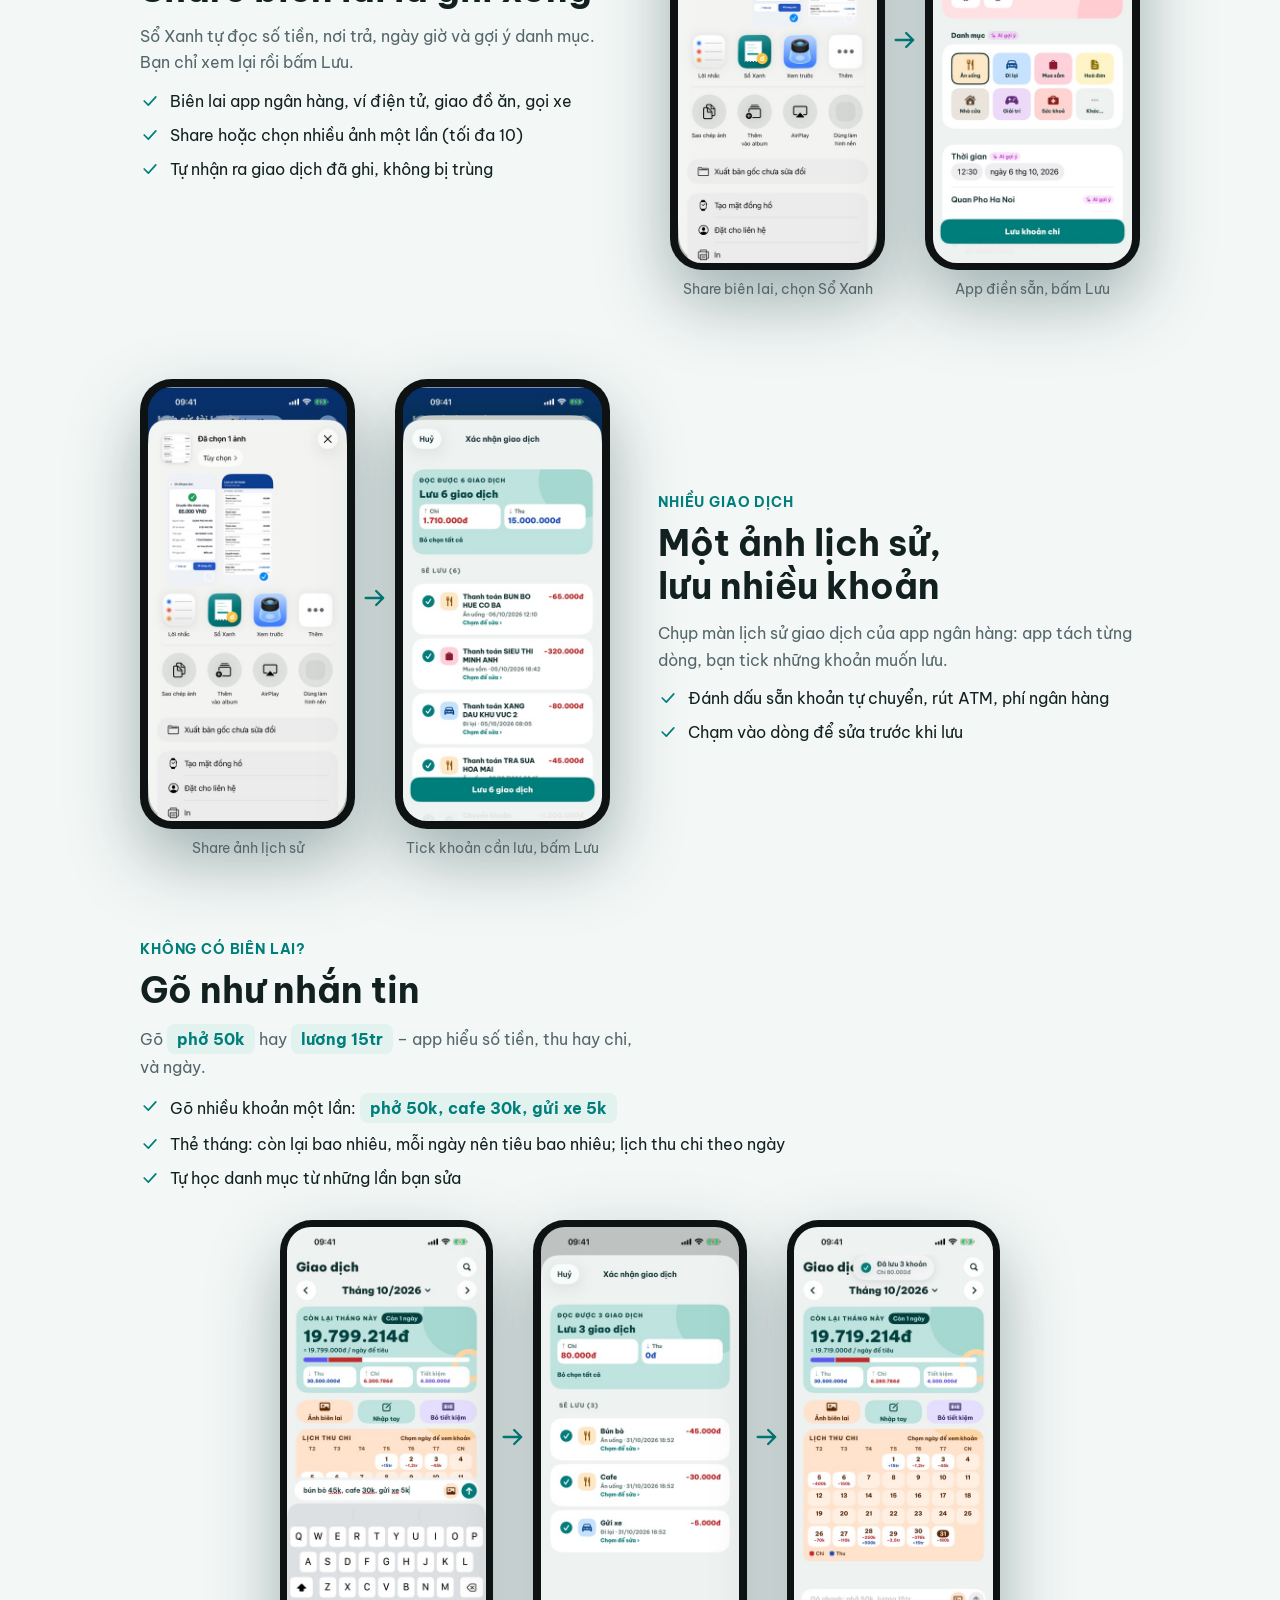
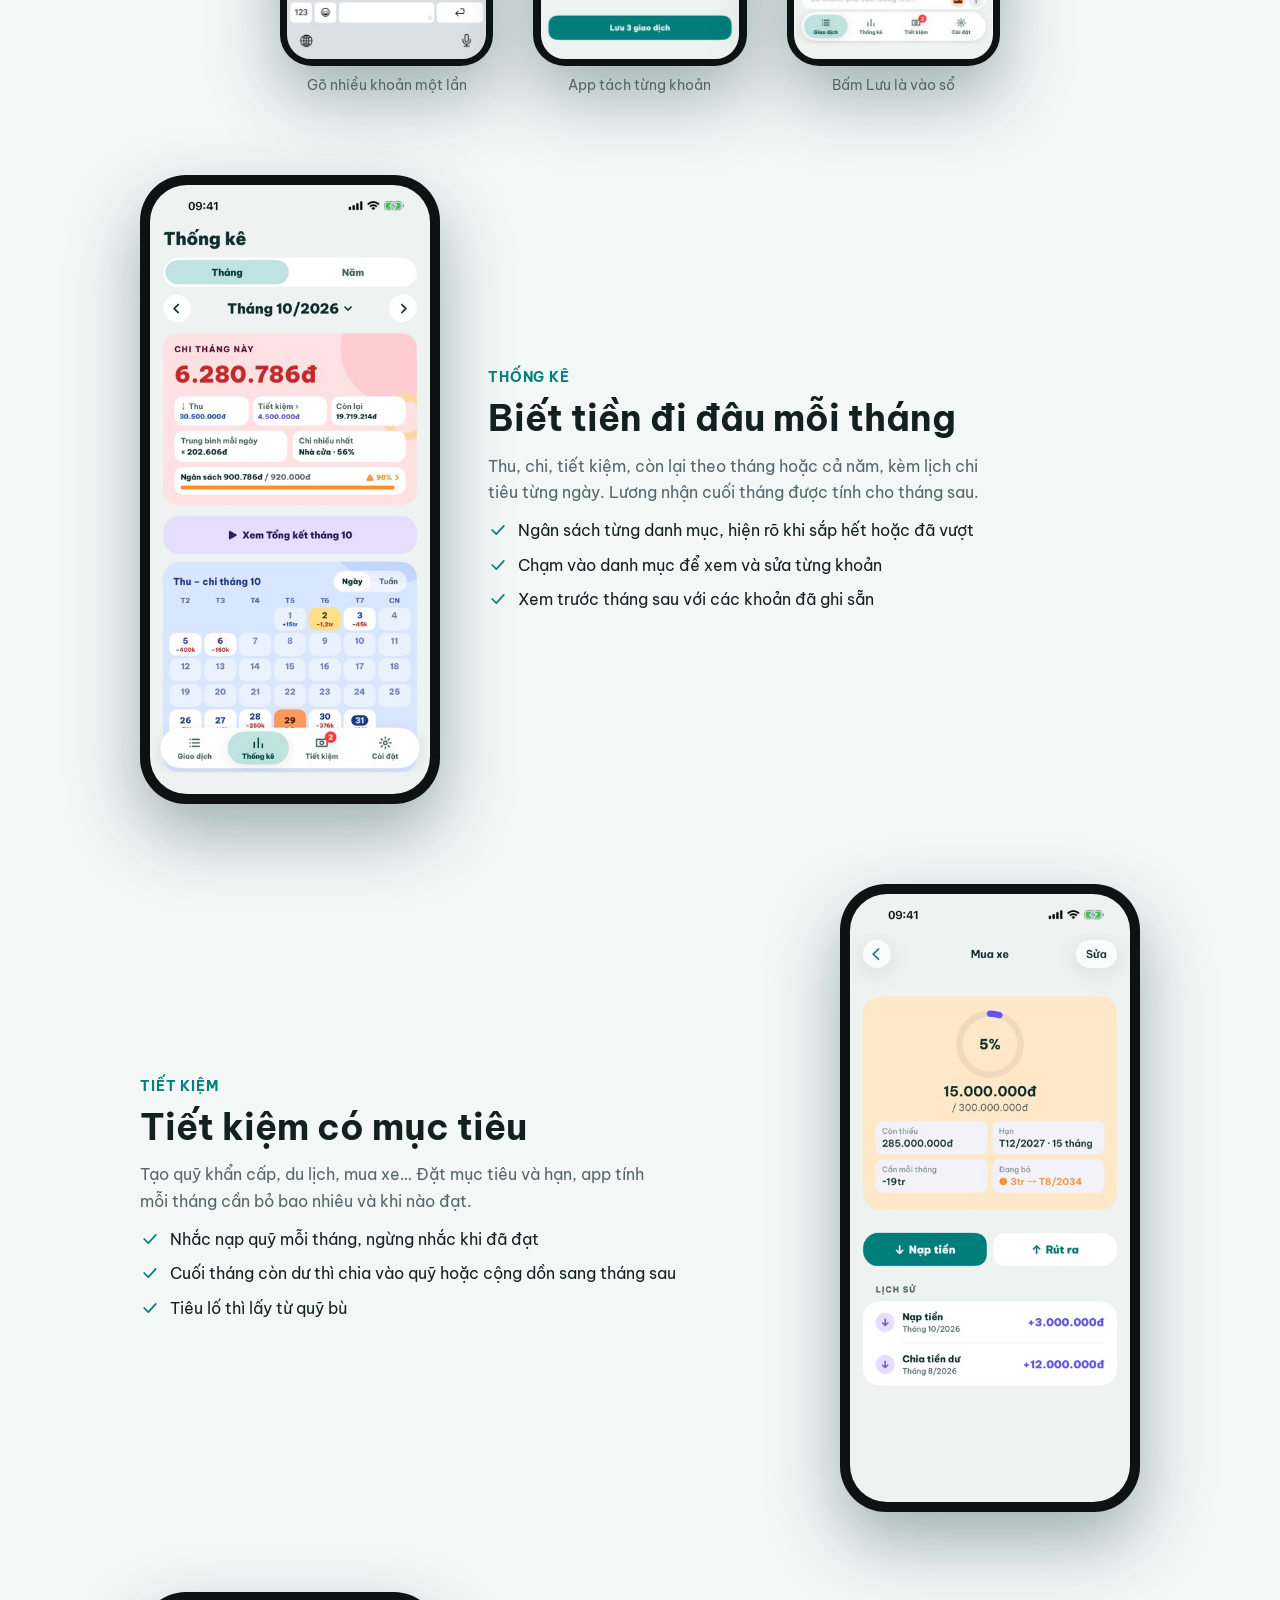
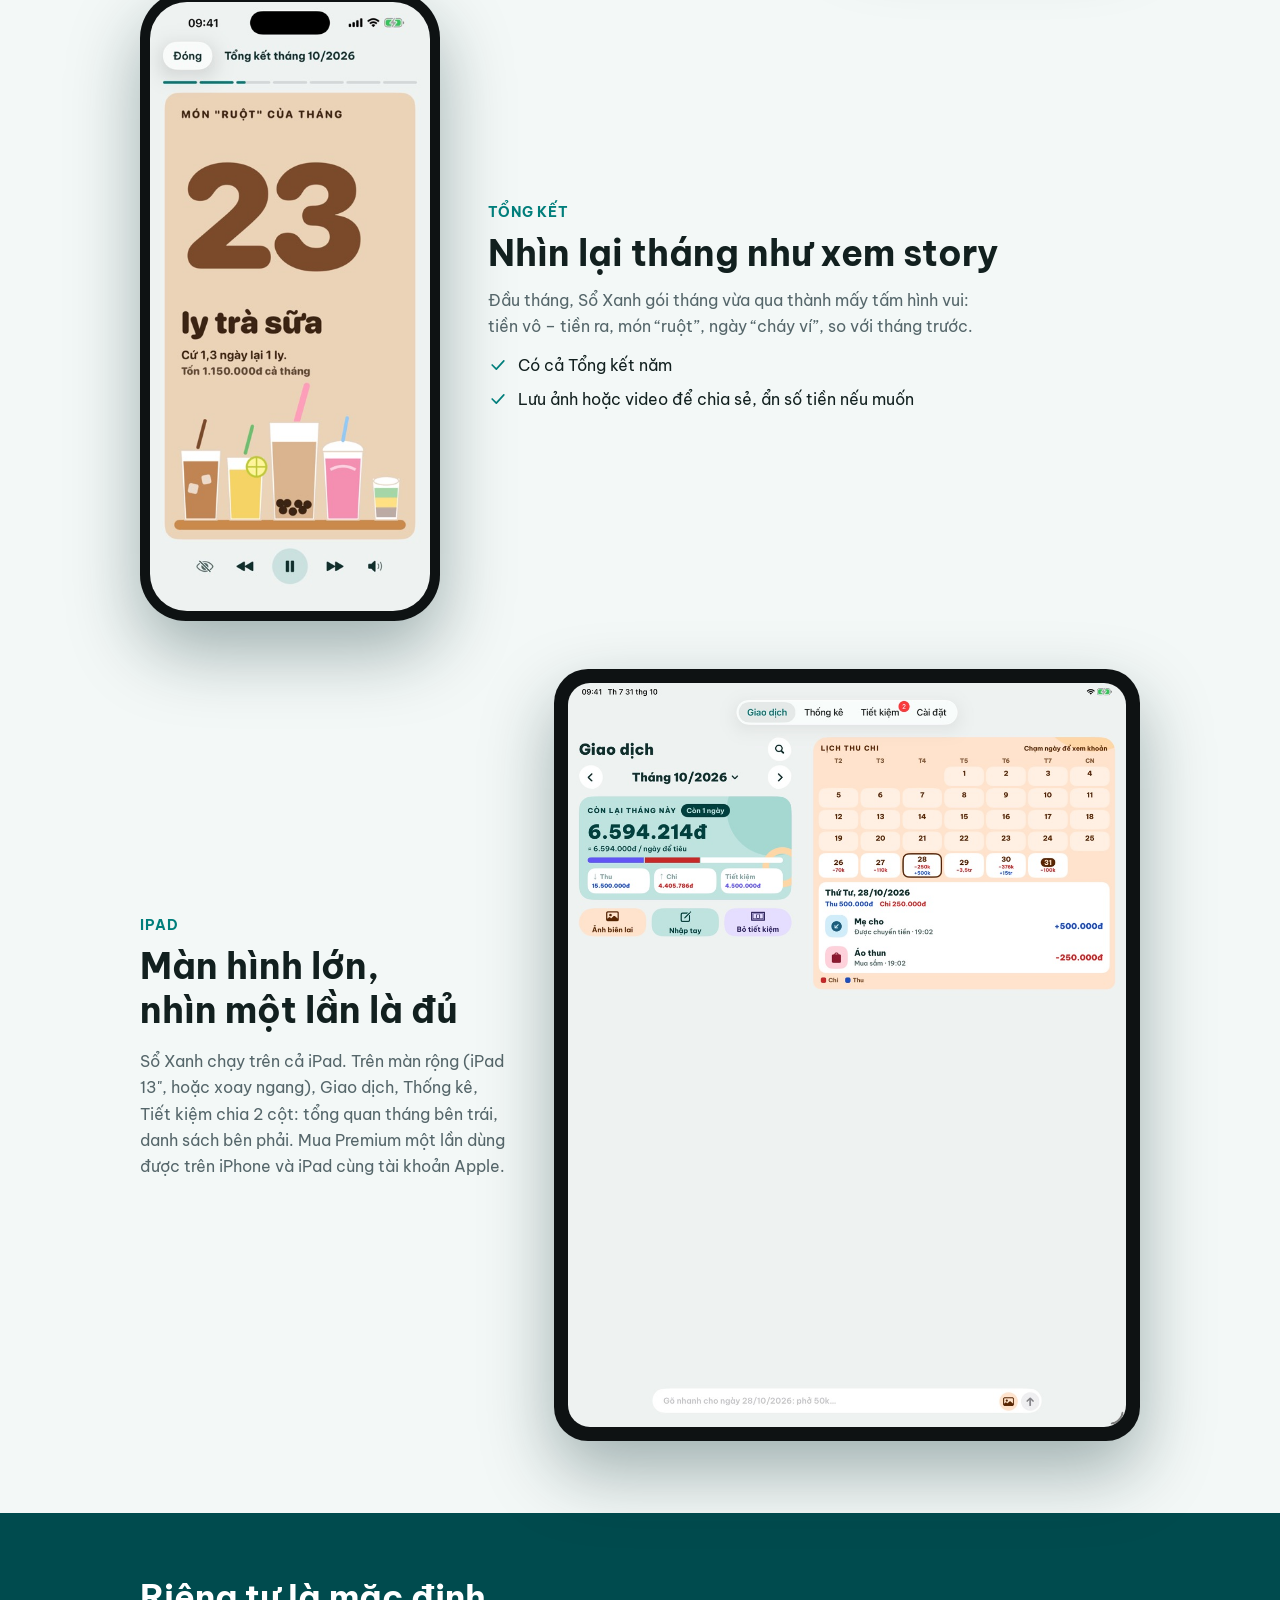
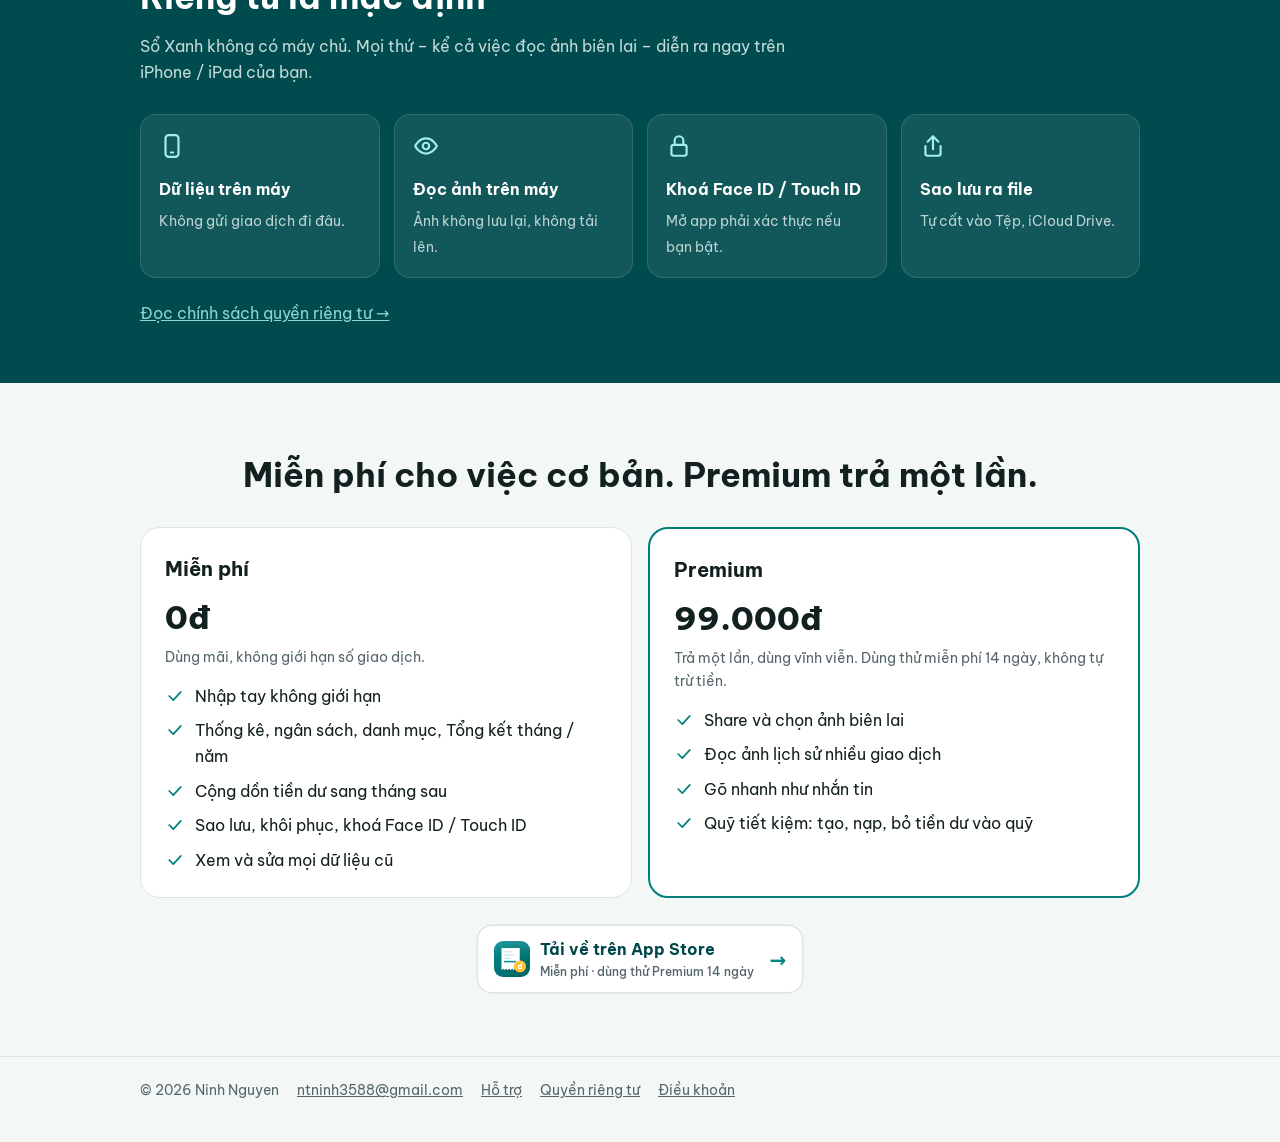
==== commit 95091eb0: "Premium: bỏ tiền dư vào quỹ (cộng dồn miễn phí)" ====
--- a/index.html
+++ b/index.html
@@ -68,7 +68,7 @@
 <div class="plan"><h3>Miễn phí</h3><div class="price">0đ</div><p class="note">Dùng mãi, không giới hạn số giao dịch.</p>
 <ul><li><svg class="i" viewBox="0 0 24 24" fill="none" stroke="currentColor" stroke-width="2" stroke-linecap="round" stroke-linejoin="round" aria-hidden="true"><path d="M5 12l5 5 9-10"/></svg><span>Nhập tay không giới hạn</span></li><li><svg class="i" viewBox="0 0 24 24" fill="none" stroke="currentColor" stroke-width="2" stroke-linecap="round" stroke-linejoin="round" aria-hidden="true"><path d="M5 12l5 5 9-10"/></svg><span>Thống kê, ngân sách, danh mục, Tổng kết tháng / năm</span></li><li><svg class="i" viewBox="0 0 24 24" fill="none" stroke="currentColor" stroke-width="2" stroke-linecap="round" stroke-linejoin="round" aria-hidden="true"><path d="M5 12l5 5 9-10"/></svg><span>Cộng dồn tiền dư sang tháng sau</span></li><li><svg class="i" viewBox="0 0 24 24" fill="none" stroke="currentColor" stroke-width="2" stroke-linecap="round" stroke-linejoin="round" aria-hidden="true"><path d="M5 12l5 5 9-10"/></svg><span>Sao lưu, khôi phục, khoá Face ID / Touch ID</span></li><li><svg class="i" viewBox="0 0 24 24" fill="none" stroke="currentColor" stroke-width="2" stroke-linecap="round" stroke-linejoin="round" aria-hidden="true"><path d="M5 12l5 5 9-10"/></svg><span>Xem và sửa mọi dữ liệu cũ</span></li></ul></div>
 <div class="plan pro"><h3>Premium</h3><div class="price">99.000đ</div><p class="note">Trả một lần, dùng vĩnh viễn. Dùng thử miễn phí 14 ngày, không tự trừ tiền.</p>
-<ul><li><svg class="i" viewBox="0 0 24 24" fill="none" stroke="currentColor" stroke-width="2" stroke-linecap="round" stroke-linejoin="round" aria-hidden="true"><path d="M5 12l5 5 9-10"/></svg><span>Share và chọn ảnh biên lai</span></li><li><svg class="i" viewBox="0 0 24 24" fill="none" stroke="currentColor" stroke-width="2" stroke-linecap="round" stroke-linejoin="round" aria-hidden="true"><path d="M5 12l5 5 9-10"/></svg><span>Đọc ảnh lịch sử nhiều giao dịch</span></li><li><svg class="i" viewBox="0 0 24 24" fill="none" stroke="currentColor" stroke-width="2" stroke-linecap="round" stroke-linejoin="round" aria-hidden="true"><path d="M5 12l5 5 9-10"/></svg><span>Gõ nhanh như nhắn tin</span></li><li><svg class="i" viewBox="0 0 24 24" fill="none" stroke="currentColor" stroke-width="2" stroke-linecap="round" stroke-linejoin="round" aria-hidden="true"><path d="M5 12l5 5 9-10"/></svg><span>Quỹ tiết kiệm: tạo, nạp, chia tiền dư</span></li></ul></div>
+<ul><li><svg class="i" viewBox="0 0 24 24" fill="none" stroke="currentColor" stroke-width="2" stroke-linecap="round" stroke-linejoin="round" aria-hidden="true"><path d="M5 12l5 5 9-10"/></svg><span>Share và chọn ảnh biên lai</span></li><li><svg class="i" viewBox="0 0 24 24" fill="none" stroke="currentColor" stroke-width="2" stroke-linecap="round" stroke-linejoin="round" aria-hidden="true"><path d="M5 12l5 5 9-10"/></svg><span>Đọc ảnh lịch sử nhiều giao dịch</span></li><li><svg class="i" viewBox="0 0 24 24" fill="none" stroke="currentColor" stroke-width="2" stroke-linecap="round" stroke-linejoin="round" aria-hidden="true"><path d="M5 12l5 5 9-10"/></svg><span>Gõ nhanh như nhắn tin</span></li><li><svg class="i" viewBox="0 0 24 24" fill="none" stroke="currentColor" stroke-width="2" stroke-linecap="round" stroke-linejoin="round" aria-hidden="true"><path d="M5 12l5 5 9-10"/></svg><span>Quỹ tiết kiệm: tạo, nạp, bỏ tiền dư vào quỹ</span></li></ul></div>
 </div>
 <div class="get"><a class="soon" href="https://apps.apple.com/vn/app/so-xanh/id6819318860"><img src="icon.png" alt="" width="36" height="36" style="border-radius:9px"><div>Tải về trên App Store<small>Miễn phí · dùng thử Premium 14 ngày</small></div><span class="go" aria-hidden="true">→</span></a></div>
 </div>
